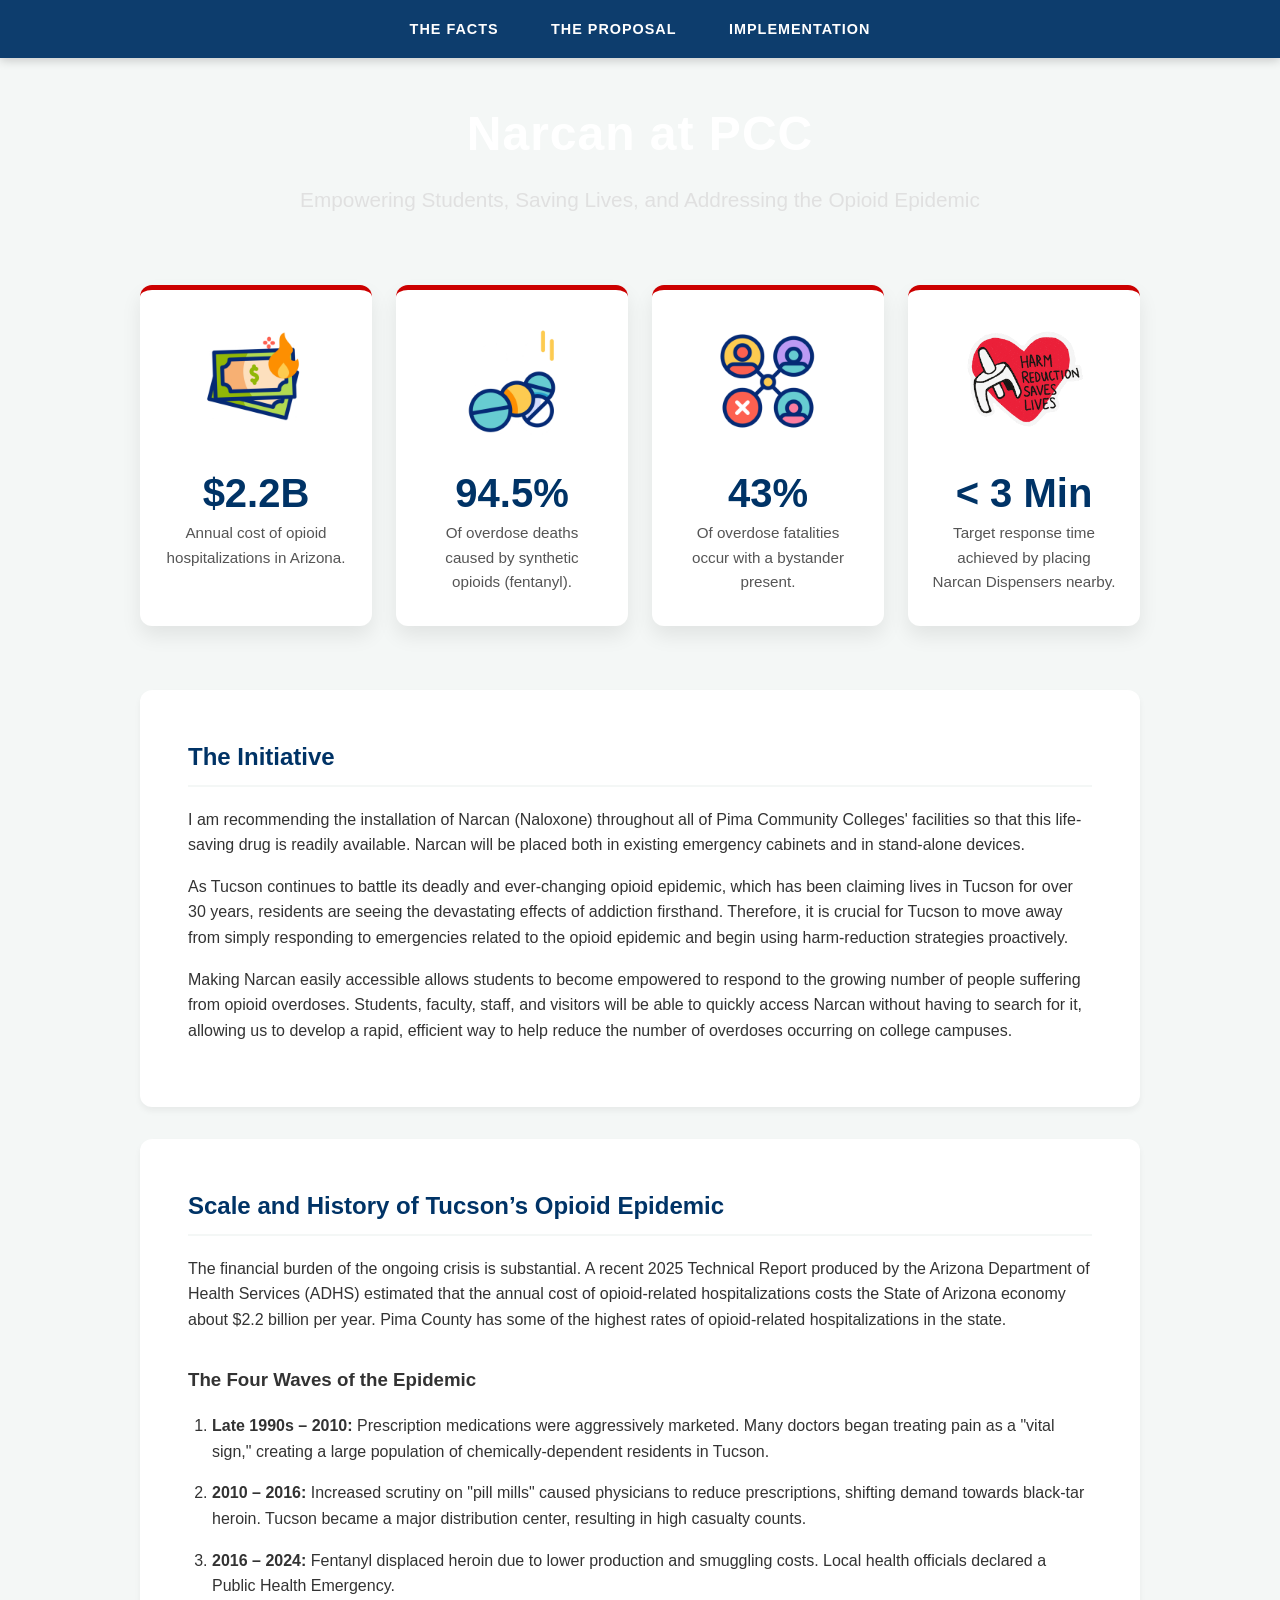
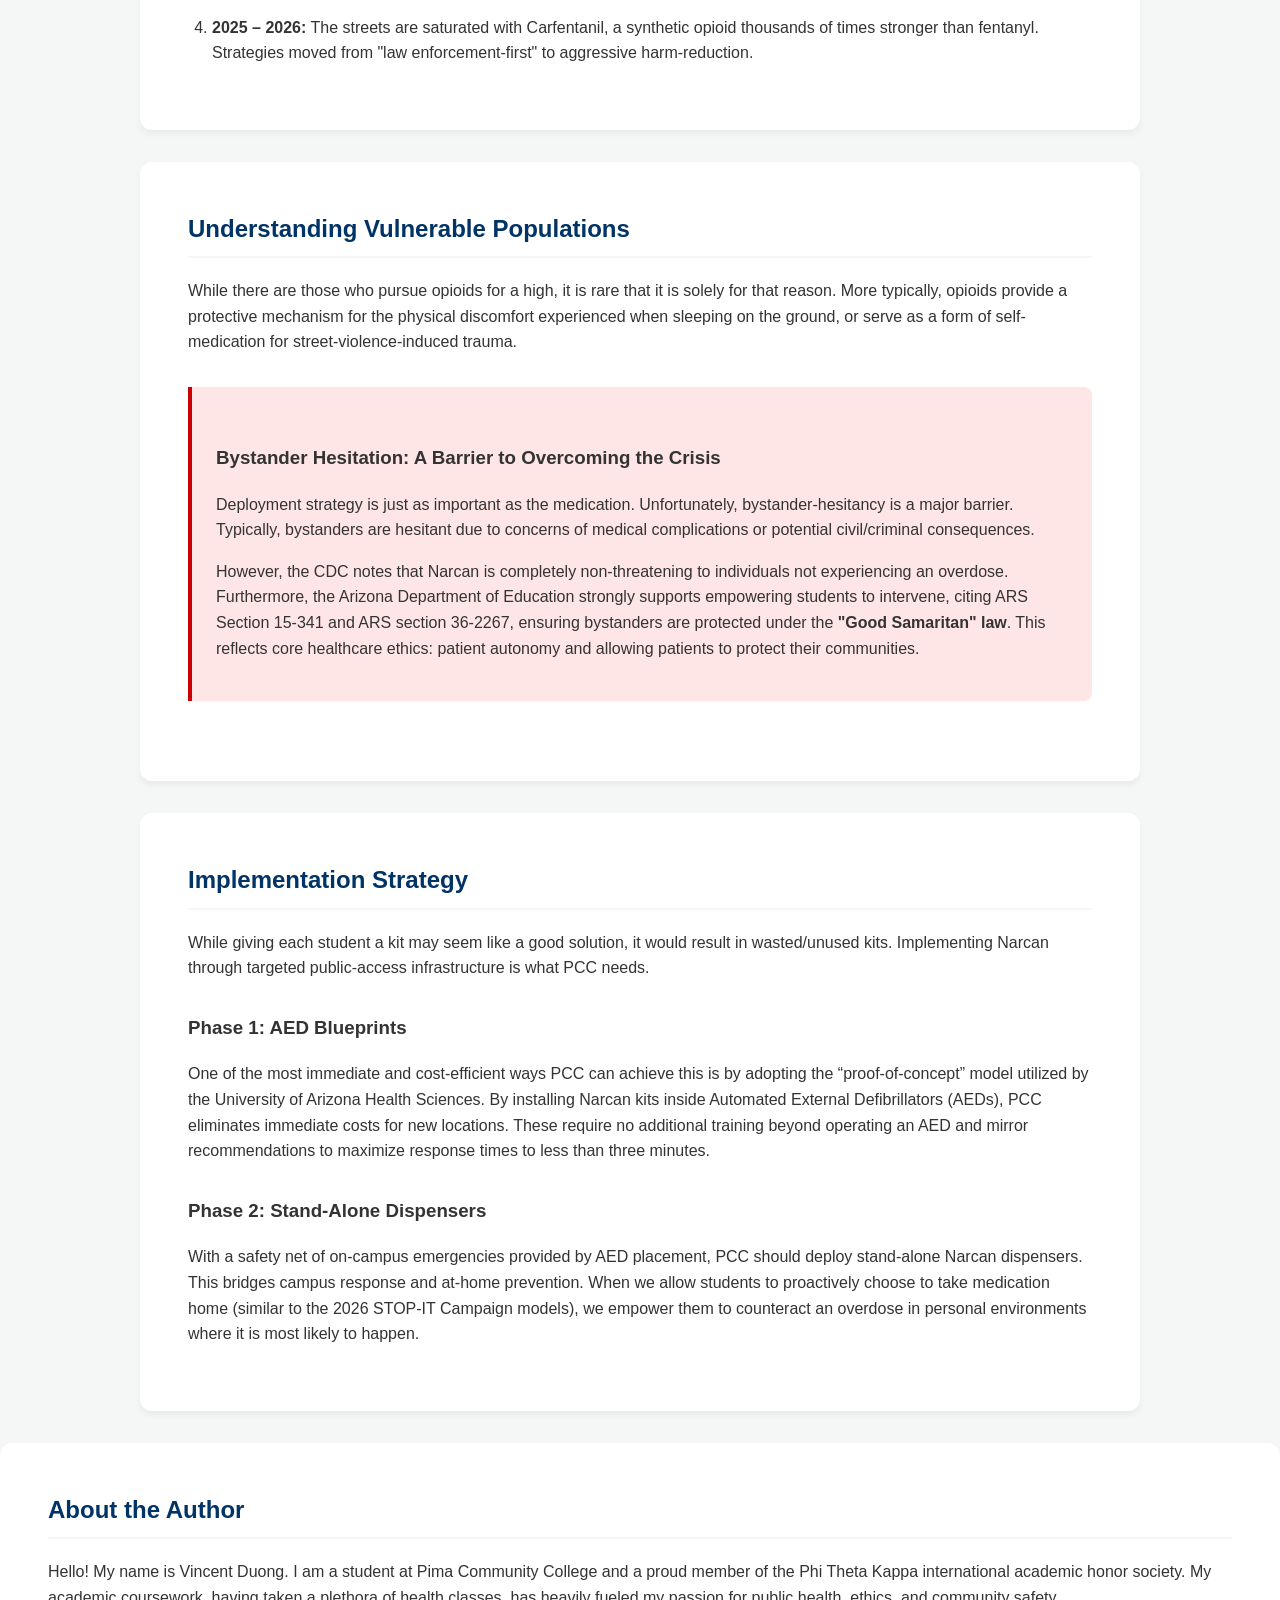
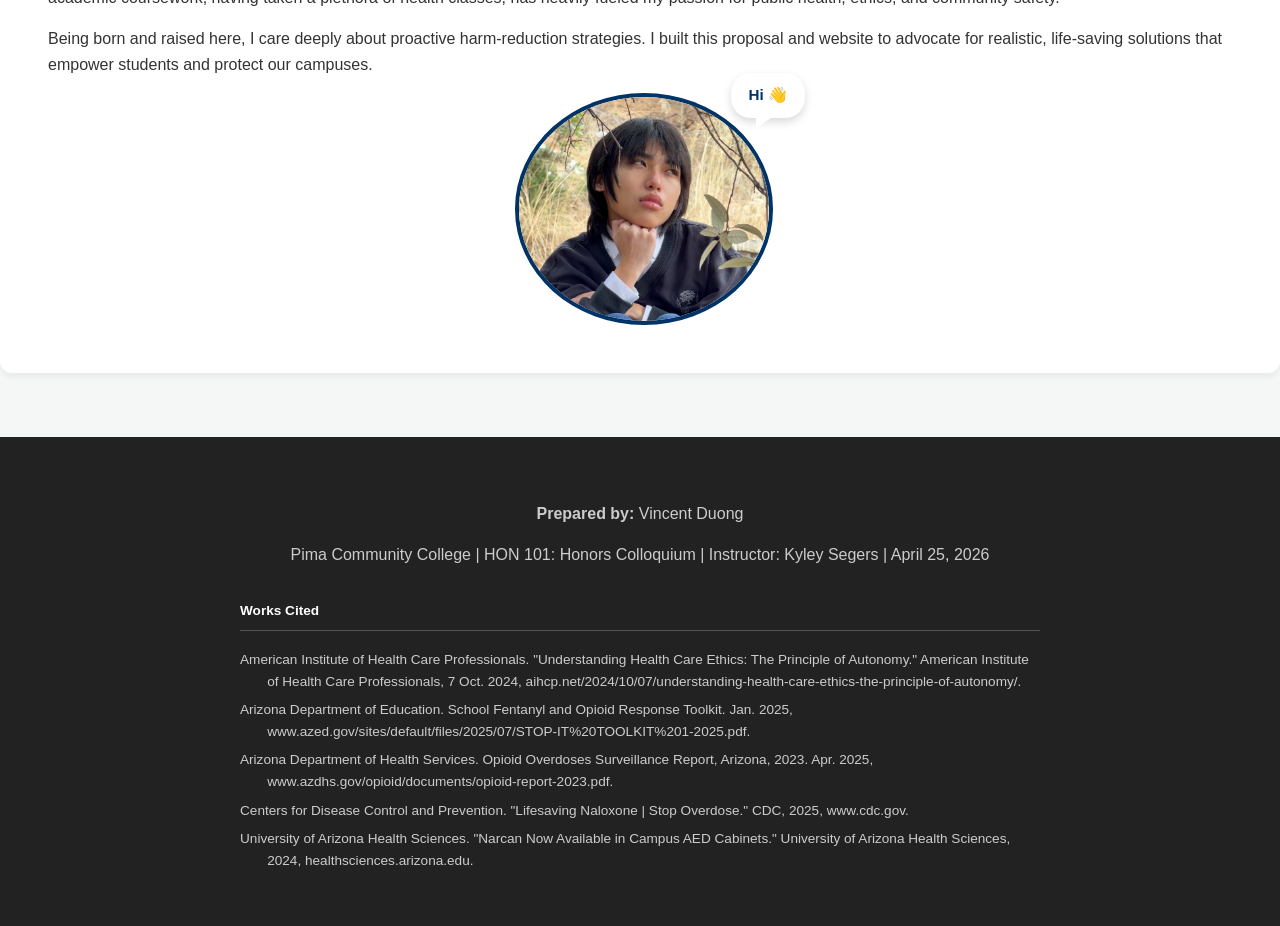
==== index.html @ 30449eea "w Pleas enter the commit message for your changes. Lines starti  with '#' will be ignored, and an em" ====
<!DOCTYPE html>
<html lang="en">

<head>
    <meta charset="UTF-8">
    <meta name="viewport" content="width=device-width, initial-scale=1.0">
    <title>Narcan at PCC: Empower Students, Save Lives</title>
    <link rel="icon" type="image/png" href="favicon3.png">
    <style>
        /* --- SPEECH BUBBLE CSS --- */
        .profile-container {
            position: relative;
            margin: 0 auto;
            max-width: 250px; /* Keeps the bubble close to the picture */
        }

        .profile-pic {
            border-radius: 50%;
            width: 100%;
            display: block;
            border: 4px solid var(--primary-color);
        }

        .speech-bubble {
            position: absolute;
            top: -20px
            ;     /* Moves it up above your head */
            right: -40px;   /* Moves it out to the right */
            background-color: var(white); /* Uses the emergency red color */
            color: var(--primary-color);
            padding: 10px 18px;
            border-radius: 20px;
            font-weight: bold;
            font-size: 0.95rem;
            box-shadow: 0 4px 8px rgba(0,0,0,0.15);
            z-index: 10;
            /* Optional: makes it bob up and down slightly */
            animation: floatBubble 3s ease-in-out infinite; 
        }

        /* The little triangle tail pointing to you */
        .speech-bubble::after {
            content: '';
            position: absolute;
            bottom: -10px; /* Pushes it below the bubble */
            left: 25px;    /* Positions it along the bottom edge */
            border-width: 10px 15px 0 0;
            border-style: solid;
            border-color: white transparent transparent transparent;
        }

        /* The gentle floating animation */
        @keyframes floatBubble {
            0%, 100% { transform: translateY(0); }
            50% { transform: translateY(-8px); }
        }
        
        :root {
            --primary-color: #003366; /* Deep Blue */
            --accent-color: #cc0000;  /* Emergency Red */
            --bg-color: #f4f7f6;
            --text-dark: #333333;
            --card-bg: #ffffff;
        }

        body {
            font-family: 'Segoe UI', Tahoma, Geneva, Verdana, sans-serif;
            line-height: 1.6;
            margin: 0;
            padding: 0;
            color: var(--text-dark);
            background-color: var(--bg-color);
            overflow-x: hidden; /* Added to prevent horizontal scroll during animation */
        }

        /* --- BACKGROUND HEADER --- */
        header {
            position: relative;
            overflow: hidden; 
            padding: 6rem 2rem 8rem 2rem; 
            text-align: center;
            color: white;
            z-index: 1;
        }
        

        header::before {
            content: "";
            position: absolute;
            top: 0;
            left: 0;
            width: 100%;
            height: 100%;
            background-size: cover;
            background-position: center;
            z-index: -1;
            /* 24-second animation that loops infinitely */
            animation: campusCycle 24s infinite;
        }

        /* The animation instructions to cycle 3 images and zoom */
        @keyframes campusCycle {
            /* --- PICTURE 1 (Downtown) --- */
            0% {
                background-image: linear-gradient(rgba(0, 51, 102, 0.85), rgba(0, 51, 102, 0.85)), url('downtown.jpg');
                background-size: cover;
                /* Focuses on the center horizontally, and the top vertically */
                background-position: center top; 
                transform: scale(1) translate(0, 0);
            }
            30% {
                background-image: linear-gradient(rgba(0, 51, 102, 0.85), rgba(0, 51, 102, 0.85)), url('downtown.jpg');
                background-size: cover;
                background-position: center top; 
                transform: scale(1.08) translate(-1%, -1%);
            }
            
            /* --- PICTURE 2 (West) --- */
            33.33% {
                background-image: linear-gradient(rgba(0, 51, 102, 0.85), rgba(0, 51, 102, 0.85)), url('west.jpg');
                background-size: cover;
                /* Focuses perfectly in the middle */
                background-position: center top; 
                transform: scale(1) translate(0, 0);
            }
            63.33% {
                background-image: linear-gradient(rgba(0, 51, 102, 0.85), rgba(0, 51, 102, 0.85)), url('west.jpg');
                background-size: cover;
                background-position: center bottom; 
                transform: scale(1.08) translate(-1%, -1%);
            }
            
            /* --- PICTURE 3 (West 2) --- */
            66.66% {
                background-image: linear-gradient(rgba(0, 51, 102, 0.85), rgba(0, 51, 102, 0.85)), url('west2.jpg');
                background-size: cover;
                /* You can use percentages! 20% from the left, 80% from the top */
                background-position: center top; 
                transform: scale(1) translate(0, 0);
            }
            96.66% {
                background-image: linear-gradient(rgba(0, 51, 102, 0.85), rgba(0, 51, 102, 0.85)), url('west2.jpg');
                background-size: cover;
                background-position: center bottom; 
                transform: scale(1.08) translate(-1%, -1%);
            }
            
            /* --- RESETS TO PICTURE 1 TO LOOP --- */
            100% {
                background-image: linear-gradient(rgba(0, 51, 102, 0.85), rgba(0, 51, 102, 0.85)), url('downtown.jpg');
                background-size: cover;
                background-position: center top; 
                transform: scale(1) translate(0, 0);
            }
        }

        header h1, header p {
            position: relative;
            z-index: 2;
        }

        header h1 {
            margin: 0;
            font-size: 3rem;
            letter-spacing: 1px;
        }

        header p {
            font-size: 1.3rem;
            margin-top: 10px;
            font-weight: 300;
            color: #e0e0e0;
        }

        /* Main Container */
        .container {
            max-width: 1000px;
            margin: 0 auto;
            padding: 0 2rem;
        }

        /* --- NEW: SCROLL REVEAL CSS --- */
        .reveal {
            opacity: 0;
            transform: translateY(40px);
            transition: opacity 0.8s ease-out, transform 0.8s ease-out;
        }

        .reveal.active {
            opacity: 1;
            transform: translateY(0);
        }

        /* Staggered delays for the stats cards so they pop up one by one */
        .stats-grid .stat-card:nth-child(1) { transition-delay: 0.1s; }
        .stats-grid .stat-card:nth-child(2) { transition-delay: 0.2s; }
        .stats-grid .stat-card:nth-child(3) { transition-delay: 0.3s; }
        .stats-grid .stat-card:nth-child(4) { transition-delay: 0.4s; }


        /* --- THE STATS GRID --- */
        .stats-grid {
            display: grid;
            grid-template-columns: repeat(auto-fit, minmax(220px, 1fr));
            gap: 1.5rem;
            margin-top: -5rem; 
            margin-bottom: 4rem;
            position: relative;
            z-index: 10;
            scroll-margin-top: 100px;
        }

        .stat-card {
            background-color: var(--card-bg);
            border-radius: 12px;
            padding: 2rem 1.5rem;
            text-align: center;
            box-shadow: 0 10px 20px rgba(0,0,0,0.08);
            border-top: 5px solid var(--accent-color);
            transition: transform 0.3s ease;
        }

        .stat-card:hover {
            transform: translateY(-5px); /* Keep the hover effect separate from reveal */
        }

        .stat-image {
            width: 100%;
            max-width: 120px; 
            height: auto;
            margin-bottom: 1rem;
            border-radius: 8px;
        }

        .stat-number {
            font-size: 2.5rem;
            font-weight: bold;
            color: var(--primary-color);
            margin: 0.5rem 0;
            line-height: 1;
        }

        .stat-desc {
            font-size: 0.95rem;
            color: #555;
            margin: 0;
            font-weight: 500;
        }

        /* Essay Content Sections */
        .content-section {
            background-color: var(--card-bg);
            padding: 3rem;
            border-radius: 12px;
            box-shadow: 0 4px 6px rgba(0,0,0,0.05);
            margin-bottom: 2rem;
        }

        h2 {
            color: var(--primary-color);
            border-bottom: 2px solid var(--bg-color);
            padding-bottom: 0.5rem;
            margin-top: 0;
        }

        h3 {
            color: var(--text-dark);
            margin-top: 2rem;
        }

        ul, ol {
            padding-left: 1.5rem;
        }

        li {
            margin-bottom: 0.5rem;
        }

        .timeline li {
            margin-bottom: 1rem;
        }

        .highlight-box {
            background-color: #ffe6e6;
            border-left: 4px solid var(--accent-color);
            padding: 1.5rem;
            margin: 2rem 0;
            border-radius: 0 8px 8px 0;
        }

        /* Footer */
        footer {
            background-color: #222;
            color: #ccc;
            text-align: center;
            padding: 3rem 2rem;
            margin-top: 4rem;
        }

        .works-cited {
            font-size: 0.85rem;
            text-align: left;
            max-width: 800px;
            margin: 2rem auto 0 auto;
        }

        .works-cited h4 {
            color: #fff;
            border-bottom: 1px solid #555;
            padding-bottom: 0.5rem;
        }

        .works-cited p {
            text-indent: -2em;
            padding-left: 2em;
            margin: 0.5em 0;
            word-wrap: break-word;
        }

        /* Mobile Responsiveness */
        @media (max-width: 768px) {
            header { padding: 3rem 1rem 6rem 1rem; }
            .stats-grid { margin-top: -3rem; }
            .content-section { padding: 2rem 1.5rem; }
        }
        /* --- NEW: SMOOTH SCROLLING --- */
        html {
            scroll-behavior: smooth;
        }

        /* --- NEW: STICKY NAVIGATION BAR --- */
        nav {
            position: fixed;
            top: 0;
            width: 100%;
            background-color: rgba(0, 51, 102, 0.95); /* Deep blue, slightly see-through */
            padding: 1rem 0;
            text-align: center;
            z-index: 1000;
            box-shadow: 0 2px 10px rgba(0,0,0,0.2);
        }

        nav a {
            color: white;
            text-decoration: none;
            margin: 0 1.5rem;
            font-weight: bold;
            text-transform: uppercase;
            font-size: 0.9rem;
            letter-spacing: 1px;
            transition: color 0.3s;
        }

        nav a:hover {
            color: var(--accent-color);
        }
    </style>
</head>
        <nav>
            <a href="#stats">The Facts</a>
            <a href="#proposal">The Proposal</a>
            <a href="#implementation">Implementation</a>
        </nav>
<body>

    <header class="reveal active"> <h1>Narcan at PCC</h1>
        <p>Empowering Students, Saving Lives, and Addressing the Opioid Epidemic</p>
    </header>

    <div class="container">
        
        <div class="stats-grid" id="stats">
            <div class="stat-card reveal">
                <img src="money-burn.gif" alt="Cartoon representing financial cost" class="stat-image">
                <div class="stat-number">$2.2B</div>
                <p class="stat-desc">Annual cost of opioid hospitalizations in Arizona.</p>
            </div>
            
            <div class="stat-card reveal">
                <img src="poison.gif" alt="Cartoon representing synthetic opioids" class="stat-image">
                <div class="stat-number">94.5%</div>
                <p class="stat-desc">Of overdose deaths caused by synthetic opioids (fentanyl).</p>
            </div>

            <div class="stat-card reveal">
                <img src="exclude.gif" alt="Cartoon representing bystander hesitation" class="stat-image">
                <div class="stat-number">43%</div>
                <p class="stat-desc">Of overdose fatalities occur with a bystander present.</p>
            </div>

            <div class="stat-card reveal">
                <img src="narcan.gif" alt="Cartoon representing response time" class="stat-image">
                <div class="stat-number">&lt 3 Min</div>
                <p class="stat-desc">Target response time achieved by placing Narcan Dispensers nearby.</p>
            </div>
        </div>

        <div class="content-section reveal">
            <h2>The Initiative</h2>
            <p>I am recommending the installation of Narcan (Naloxone) throughout all of Pima Community Colleges' facilities so that this life-saving drug is readily available. Narcan will be placed both in existing emergency cabinets and in stand-alone devices.</p>
            <p>As Tucson continues to battle its deadly and ever-changing opioid epidemic, which has been claiming lives in Tucson for over 30 years, residents are seeing the devastating effects of addiction firsthand. Therefore, it is crucial for Tucson to move away from simply responding to emergencies related to the opioid epidemic and begin using harm-reduction strategies proactively.</p>
            <p>Making Narcan easily accessible allows students to become empowered to respond to the growing number of people suffering from opioid overdoses. Students, faculty, staff, and visitors will be able to quickly access Narcan without having to search for it, allowing us to develop a rapid, efficient way to help reduce the number of overdoses occurring on college campuses.</p>
        </div>

        <div class="content-section reveal">
            <h2>Scale and History of Tucson’s Opioid Epidemic</h2>
            <p>The financial burden of the ongoing crisis is substantial. A recent 2025 Technical Report produced by the Arizona Department of Health Services (ADHS) estimated that the annual cost of opioid-related hospitalizations costs the State of Arizona economy about $2.2 billion per year. Pima County has some of the highest rates of opioid-related hospitalizations in the state.</p>
            
            <h3>The Four Waves of the Epidemic</h3>
            <ol class="timeline">
                <li><strong>Late 1990s – 2010:</strong> Prescription medications were aggressively marketed. Many doctors began treating pain as a "vital sign," creating a large population of chemically-dependent residents in Tucson.</li>
                <li><strong>2010 – 2016:</strong> Increased scrutiny on "pill mills" caused physicians to reduce prescriptions, shifting demand towards black-tar heroin. Tucson became a major distribution center, resulting in high casualty counts.</li>
                <li><strong>2016 – 2024:</strong> Fentanyl displaced heroin due to lower production and smuggling costs. Local health officials declared a Public Health Emergency.</li>
                <li><strong>2025 – 2026:</strong> The streets are saturated with Carfentanil, a synthetic opioid thousands of times stronger than fentanyl. Strategies moved from "law enforcement-first" to aggressive harm-reduction.</li>
            </ol>
        </div>

        <div class="content-section reveal" id="proposal">
            <h2>Understanding Vulnerable Populations</h2>
            <p>While there are those who pursue opioids for a high, it is rare that it is solely for that reason. More typically, opioids provide a protective mechanism for the physical discomfort experienced when sleeping on the ground, or serve as a form of self-medication for street-violence-induced trauma.</p>
            
            <div class="highlight-box">
                <h3>Bystander Hesitation: A Barrier to Overcoming the Crisis</h3>
                <p>Deployment strategy is just as important as the medication. Unfortunately, bystander-hesitancy is a major barrier. Typically, bystanders are hesitant due to concerns of medical complications or potential civil/criminal consequences.</p>
                <p>However, the CDC notes that Narcan is completely non-threatening to individuals not experiencing an overdose. Furthermore, the Arizona Department of Education strongly supports empowering students to intervene, citing ARS Section 15-341 and ARS section 36-2267, ensuring bystanders are protected under the <strong>"Good Samaritan" law</strong>. This reflects core healthcare ethics: patient autonomy and allowing patients to protect their communities.</p>
            </div>
        </div>

        <div class="content-section reveal" id="implementation">
            <h2>Implementation Strategy</h2>
            <p>While giving each student a kit may seem like a good solution, it would result in wasted/unused kits. Implementing Narcan through targeted public-access infrastructure is what PCC needs.</p>
            
            <h3>Phase 1: AED Blueprints</h3>
            <p>One of the most immediate and cost-efficient ways PCC can achieve this is by adopting the “proof-of-concept” model utilized by the University of Arizona Health Sciences. By installing Narcan kits inside Automated External Defibrillators (AEDs), PCC eliminates immediate costs for new locations. These require no additional training beyond operating an AED and mirror recommendations to maximize response times to less than three minutes.</p>

            <h3>Phase 2: Stand-Alone Dispensers</h3>
            <p>With a safety net of on-campus emergencies provided by AED placement, PCC should deploy stand-alone Narcan dispensers. This bridges campus response and at-home prevention. When we allow students to proactively choose to take medication home (similar to the 2026 STOP-IT Campaign models), we empower them to counteract an overdose in personal environments where it is most likely to happen.</p>
        </div>

    </div>
    </div>

        <div class="content-section reveal">
            <h2>About the Author</h2>
            <div class="text-image-grid">
                <div>
                    <p>Hello! My name is Vincent Duong. I am a student at Pima Community College and a proud member of the Phi Theta Kappa international academic honor society. My academic coursework, having taken a plethora of health classes, has heavily fueled my passion for public health, ethics, and community safety.</p>
                    <p>Being born and raised here, I care deeply about proactive harm-reduction strategies. I built this proposal and website to advocate for realistic, life-saving solutions that empower students and protect our campuses.</p>
                </div>
                <div class="profile-container">
                    <div class="speech-bubble">Hi 👋</div>
                    <img src="vincent_profile.png" alt="Vincent Duong" class="content-image profile-pic">
                </div>
            </div>
        </div>

        


    <footer class="reveal">
        <p><strong>Prepared by:</strong> Vincent Duong</p>
        <p>Pima Community College | HON 101: Honors Colloquium | Instructor: Kyley Segers | April 25, 2026</p>
        
        <div class="works-cited">
            <h4>Works Cited</h4>
            <p>American Institute of Health Care Professionals. "Understanding Health Care Ethics: The Principle of Autonomy." American Institute of Health Care Professionals, 7 Oct. 2024, aihcp.net/2024/10/07/understanding-health-care-ethics-the-principle-of-autonomy/.</p>
            <p>Arizona Department of Education. School Fentanyl and Opioid Response Toolkit. Jan. 2025, www.azed.gov/sites/default/files/2025/07/STOP-IT%20TOOLKIT%201-2025.pdf.</p>
            <p>Arizona Department of Health Services. Opioid Overdoses Surveillance Report, Arizona, 2023. Apr. 2025, www.azdhs.gov/opioid/documents/opioid-report-2023.pdf.</p>
            <p>Centers for Disease Control and Prevention. "Lifesaving Naloxone | Stop Overdose." CDC, 2025, www.cdc.gov.</p>
            <p>University of Arizona Health Sciences. "Narcan Now Available in Campus AED Cabinets." University of Arizona Health Sciences, 2024, healthsciences.arizona.edu.</p>
        </div>
    </footer>
    
    <script>
        document.addEventListener('DOMContentLoaded', () => {
            const reveals = document.querySelectorAll('.reveal');

            const revealObserver = new IntersectionObserver((entries, observer) => {
                entries.forEach(entry => {
                    if (entry.isIntersecting) {
                        entry.target.classList.add('active'); 
                        observer.unobserve(entry.target); 
                    }
                });
            }, {
                root: null,
                threshold: 0.15 
            });

            reveals.forEach(reveal => {
                revealObserver.observe(reveal);
            });
        });
    </script>
    
</body>
</html>
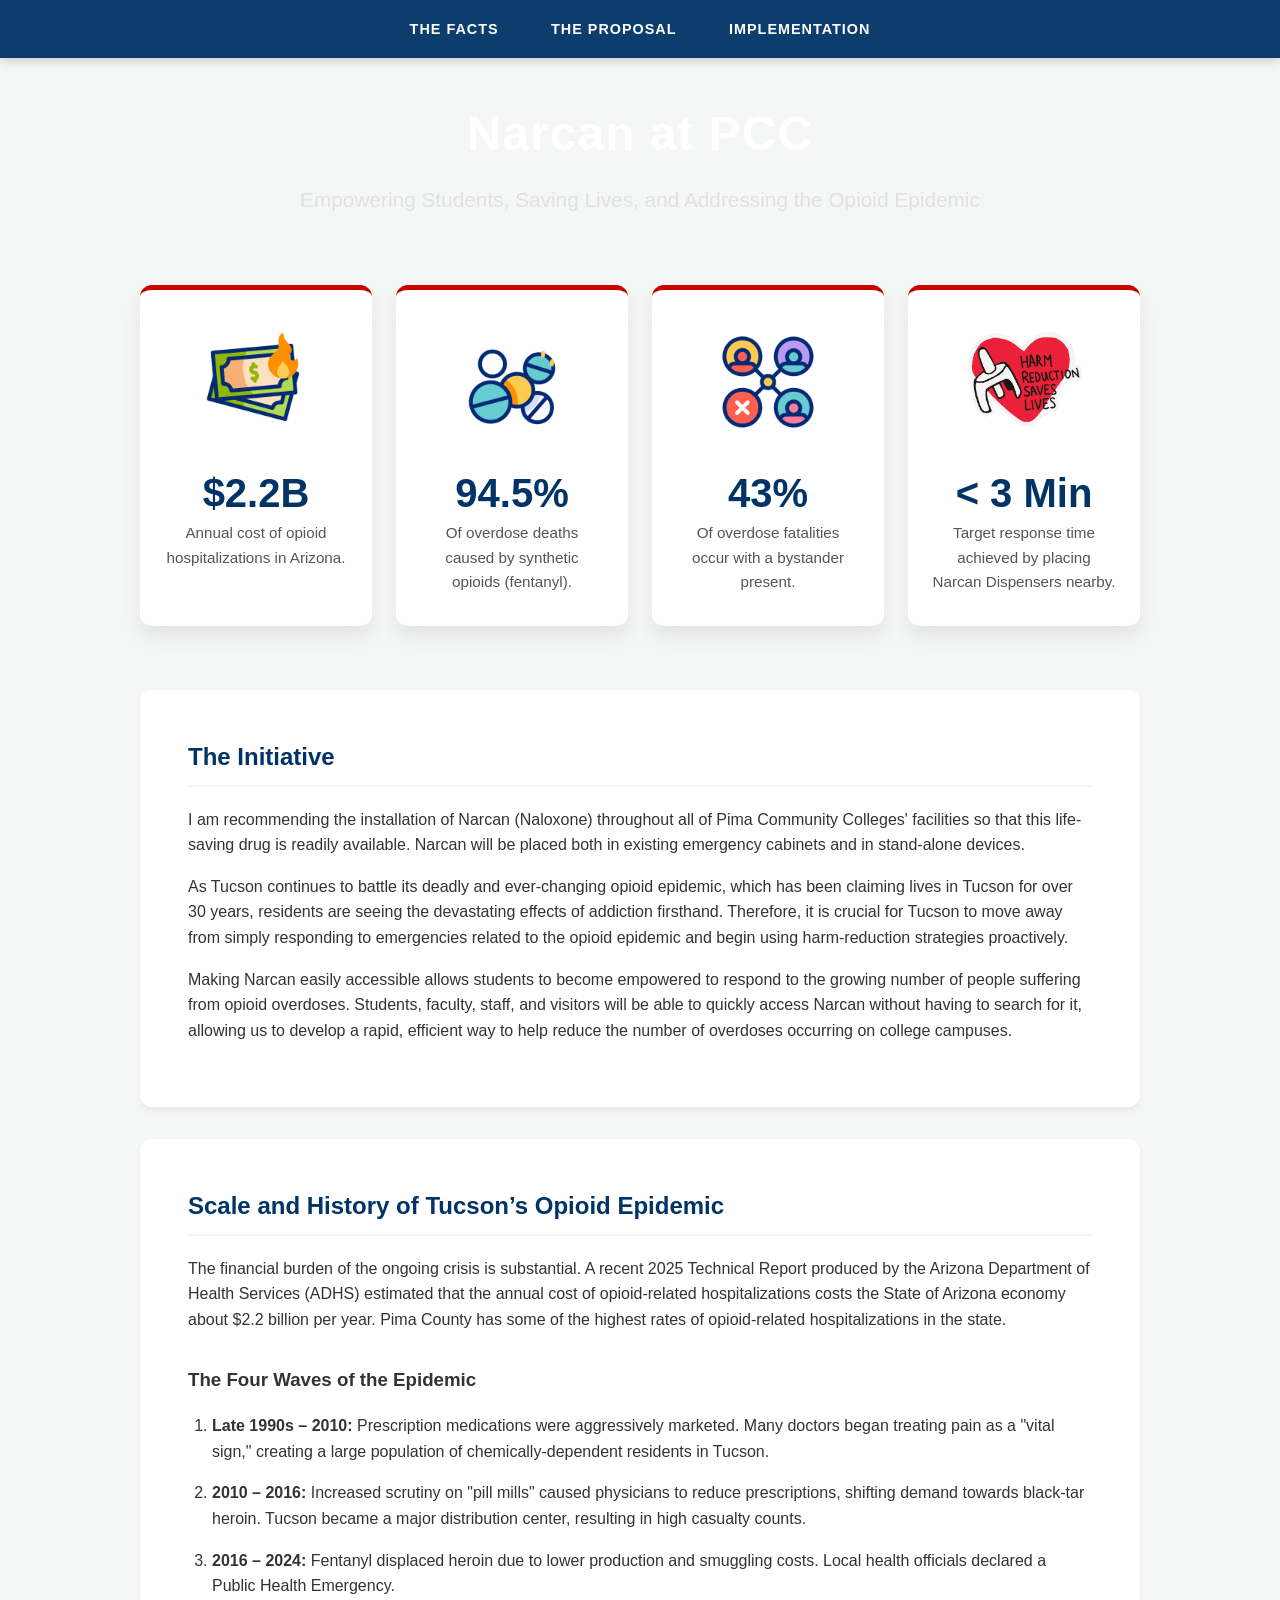
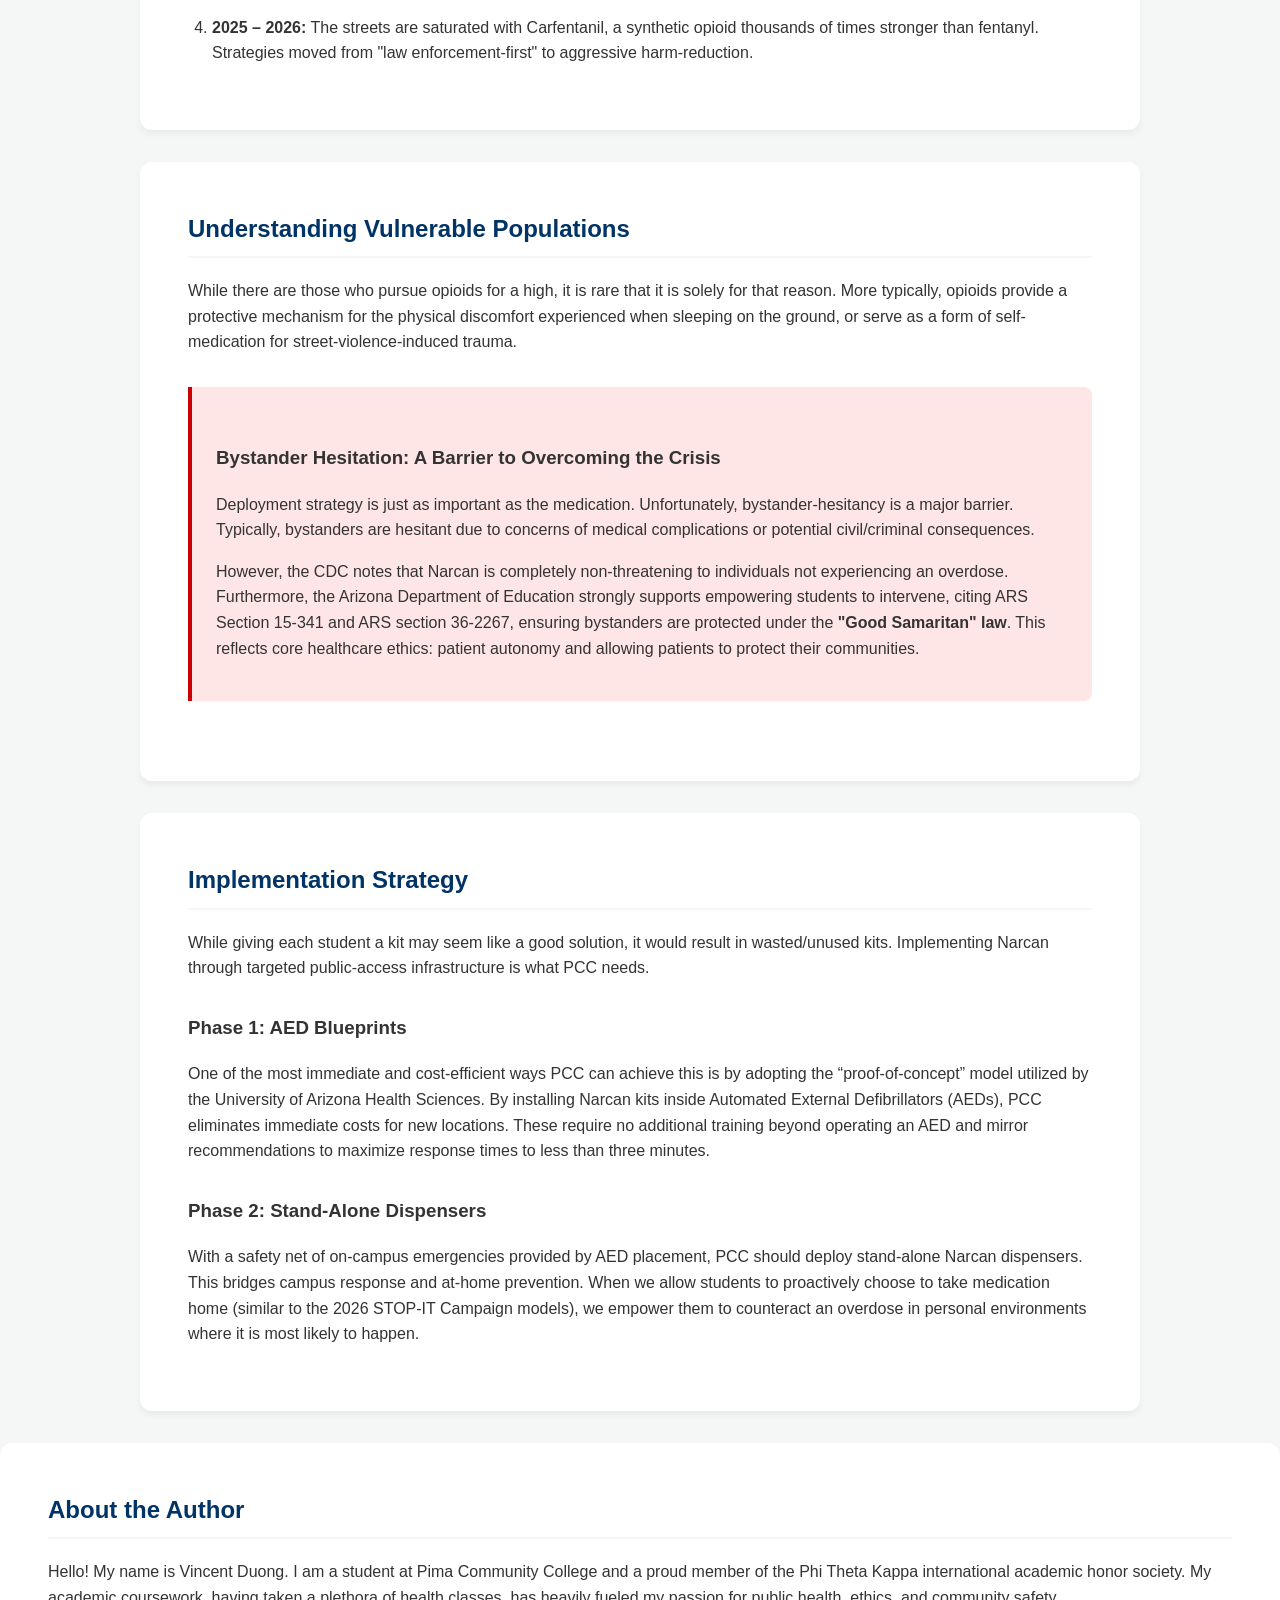
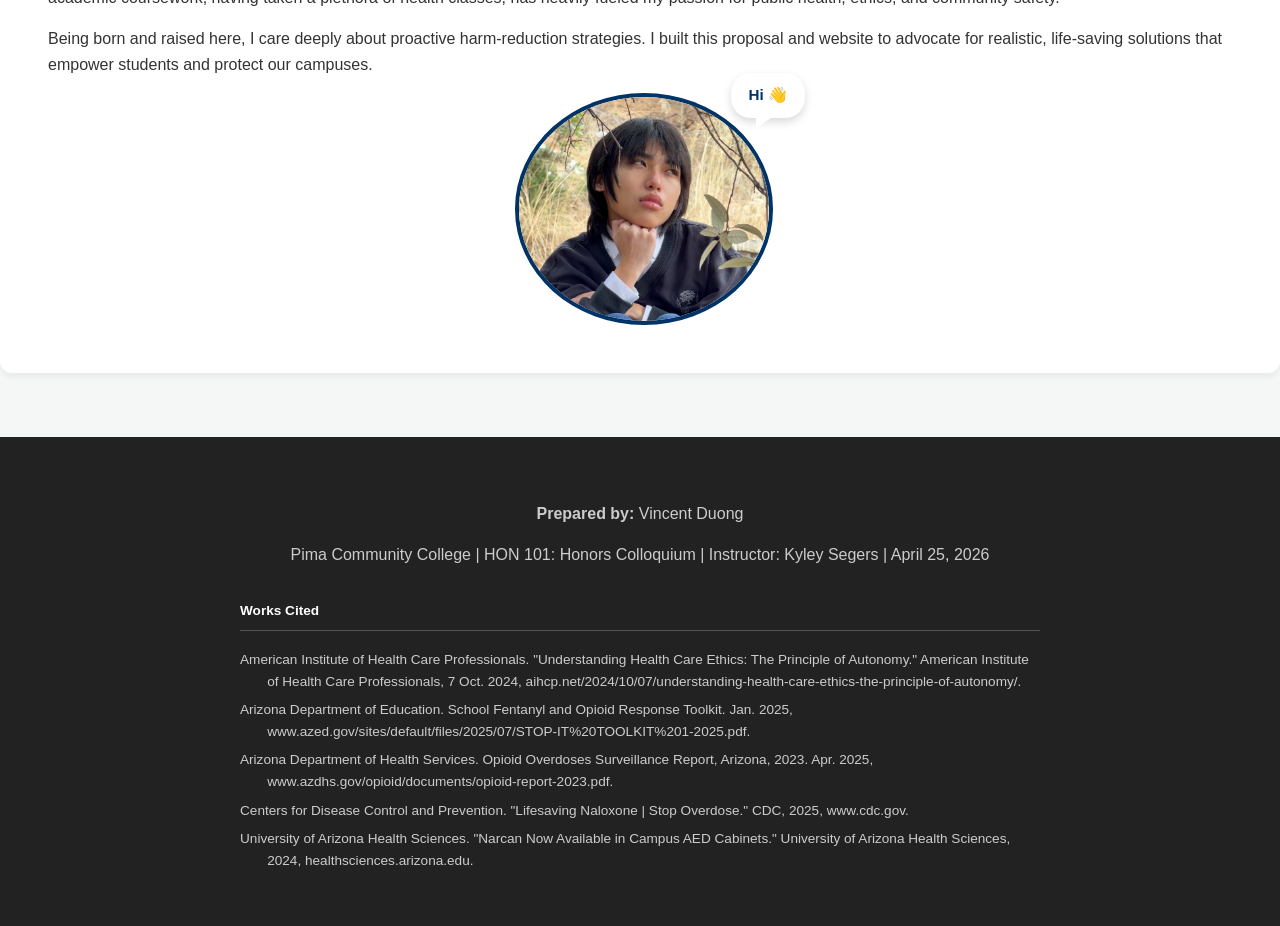
==== commit 1c5b7eec: "added heart, and changed background opacity" ====
--- a/index.html
+++ b/index.html
@@ -8,6 +8,40 @@
     <link rel="icon" type="image/png" href="favicon3.png">
     <style>
         /* --- SPEECH BUBBLE CSS --- */
+        /* --- FLYING AIRPLANE CSS --- */
+        .flying-airplane {
+            position: fixed;
+            top: 50%;         /* Starting height from the top of the screen */
+            left: -100px;     /* Start completely off-screen to the left */
+            z-index: 9999;    /* Keeps it floating above the text */
+            pointer-events: none; /* CRITICAL: Prevents it from blocking clicks on links */
+            animation: flyAcross 18s linear infinite; /* 18 seconds to cross, loops forever */
+        }
+
+        .flying-airplane svg {
+            width: 45px;
+            height: auto;
+            fill: var(--primary-color); /* Matches your existing deep blue theme perfectly */
+            opacity: 0.3; /* Makes it slightly see-through so it isn't distracting */
+            animation: bobPlane 4s ease-in-out infinite; /* Adds slight turbulence */
+        }
+
+        /* 1. Moves the plane from the far left to the far right */
+        @keyframes flyAcross {
+            0% {
+                transform: translateX(0) translateY(0);
+            }
+            100% {
+                /* Flies past the right edge (120vw) and angles slightly upwards (-15vh) */
+                transform: translateX(120vw) translateY(-15vh); 
+            }
+        }
+
+        /* 2. Adds a gentle up-and-down bobbing motion and tilt */
+        @keyframes bobPlane {
+            0%, 100% { transform: translateY(0) rotate(15deg); }
+            50% { transform: translateY(-20px) rotate(22deg); }
+        }
         .profile-container {
             position: relative;
             margin: 0 auto;
@@ -102,14 +136,14 @@
         @keyframes campusCycle {
             /* --- PICTURE 1 (Downtown) --- */
             0% {
-                background-image: linear-gradient(rgba(0, 51, 102, 0.85), rgba(0, 51, 102, 0.85)), url('downtown.jpg');
+                background-image: linear-gradient(rgba(0, 51, 102, 0.50), rgba(0, 51, 102, 0.85)), url('downtown.jpg');
                 background-size: cover;
                 /* Focuses on the center horizontally, and the top vertically */
                 background-position: center top; 
                 transform: scale(1) translate(0, 0);
             }
             30% {
-                background-image: linear-gradient(rgba(0, 51, 102, 0.85), rgba(0, 51, 102, 0.85)), url('downtown.jpg');
+                background-image: linear-gradient(rgba(0, 51, 102, 0.50), rgba(0, 51, 102, 0.85)), url('downtown.jpg');
                 background-size: cover;
                 background-position: center top; 
                 transform: scale(1.08) translate(-1%, -1%);
@@ -117,14 +151,14 @@
             
             /* --- PICTURE 2 (West) --- */
             33.33% {
-                background-image: linear-gradient(rgba(0, 51, 102, 0.85), rgba(0, 51, 102, 0.85)), url('west.jpg');
+                background-image: linear-gradient(rgba(0, 51, 102, 0.50), rgba(0, 51, 102, 0.85)), url('west.jpg');
                 background-size: cover;
                 /* Focuses perfectly in the middle */
                 background-position: center top; 
                 transform: scale(1) translate(0, 0);
             }
             63.33% {
-                background-image: linear-gradient(rgba(0, 51, 102, 0.85), rgba(0, 51, 102, 0.85)), url('west.jpg');
+                background-image: linear-gradient(rgba(0, 51, 102, 0.50), rgba(0, 51, 102, 0.85)), url('west.jpg');
                 background-size: cover;
                 background-position: center bottom; 
                 transform: scale(1.08) translate(-1%, -1%);
@@ -132,14 +166,14 @@
             
             /* --- PICTURE 3 (West 2) --- */
             66.66% {
-                background-image: linear-gradient(rgba(0, 51, 102, 0.85), rgba(0, 51, 102, 0.85)), url('west2.jpg');
+                background-image: linear-gradient(rgba(0, 51, 102, 0.50), rgba(0, 51, 102, 0.85)), url('west2.jpg');
                 background-size: cover;
                 /* You can use percentages! 20% from the left, 80% from the top */
                 background-position: center top; 
                 transform: scale(1) translate(0, 0);
             }
             96.66% {
-                background-image: linear-gradient(rgba(0, 51, 102, 0.85), rgba(0, 51, 102, 0.85)), url('west2.jpg');
+                background-image: linear-gradient(rgba(0, 51, 102, 0.50), rgba(0, 51, 102, 0.85)), url('west2.jpg');
                 background-size: cover;
                 background-position: center bottom; 
                 transform: scale(1.08) translate(-1%, -1%);
@@ -147,7 +181,7 @@
             
             /* --- RESETS TO PICTURE 1 TO LOOP --- */
             100% {
-                background-image: linear-gradient(rgba(0, 51, 102, 0.85), rgba(0, 51, 102, 0.85)), url('downtown.jpg');
+                background-image: linear-gradient(rgba(0, 51, 102, 0.50), rgba(0, 51, 102, 0.85)), url('downtown.jpg');
                 background-size: cover;
                 background-position: center top; 
                 transform: scale(1) translate(0, 0);
@@ -362,6 +396,11 @@
             <a href="#implementation">Implementation</a>
         </nav>
 <body>
+    <div class="flying-airplane">
+        <svg viewBox="0 0 512 512" xmlns="http://www.w3.org/2000/svg">
+            <path d="M47.6 300.4L228.3 469.1c7.5 7 17.4 10.9 27.7 10.9s20.2-3.9 27.7-10.9L464.4 300.4c30.4-28.3 47.6-68 47.6-109.5v-5.8c0-69.9-50.5-129.5-119.4-141C347 36.5 300.6 51.4 268 84L256 96 244 84c-32.6-32.6-79-47.5-124.6-39.9C50.5 55.6 0 115.2 0 185.1v5.8c0 41.5 17.2 81.2 47.6 109.5z"></path>
+        </svg>
+            </div>
 
     <header class="reveal active"> <h1>Narcan at PCC</h1>
         <p>Empowering Students, Saving Lives, and Addressing the Opioid Epidemic</p>
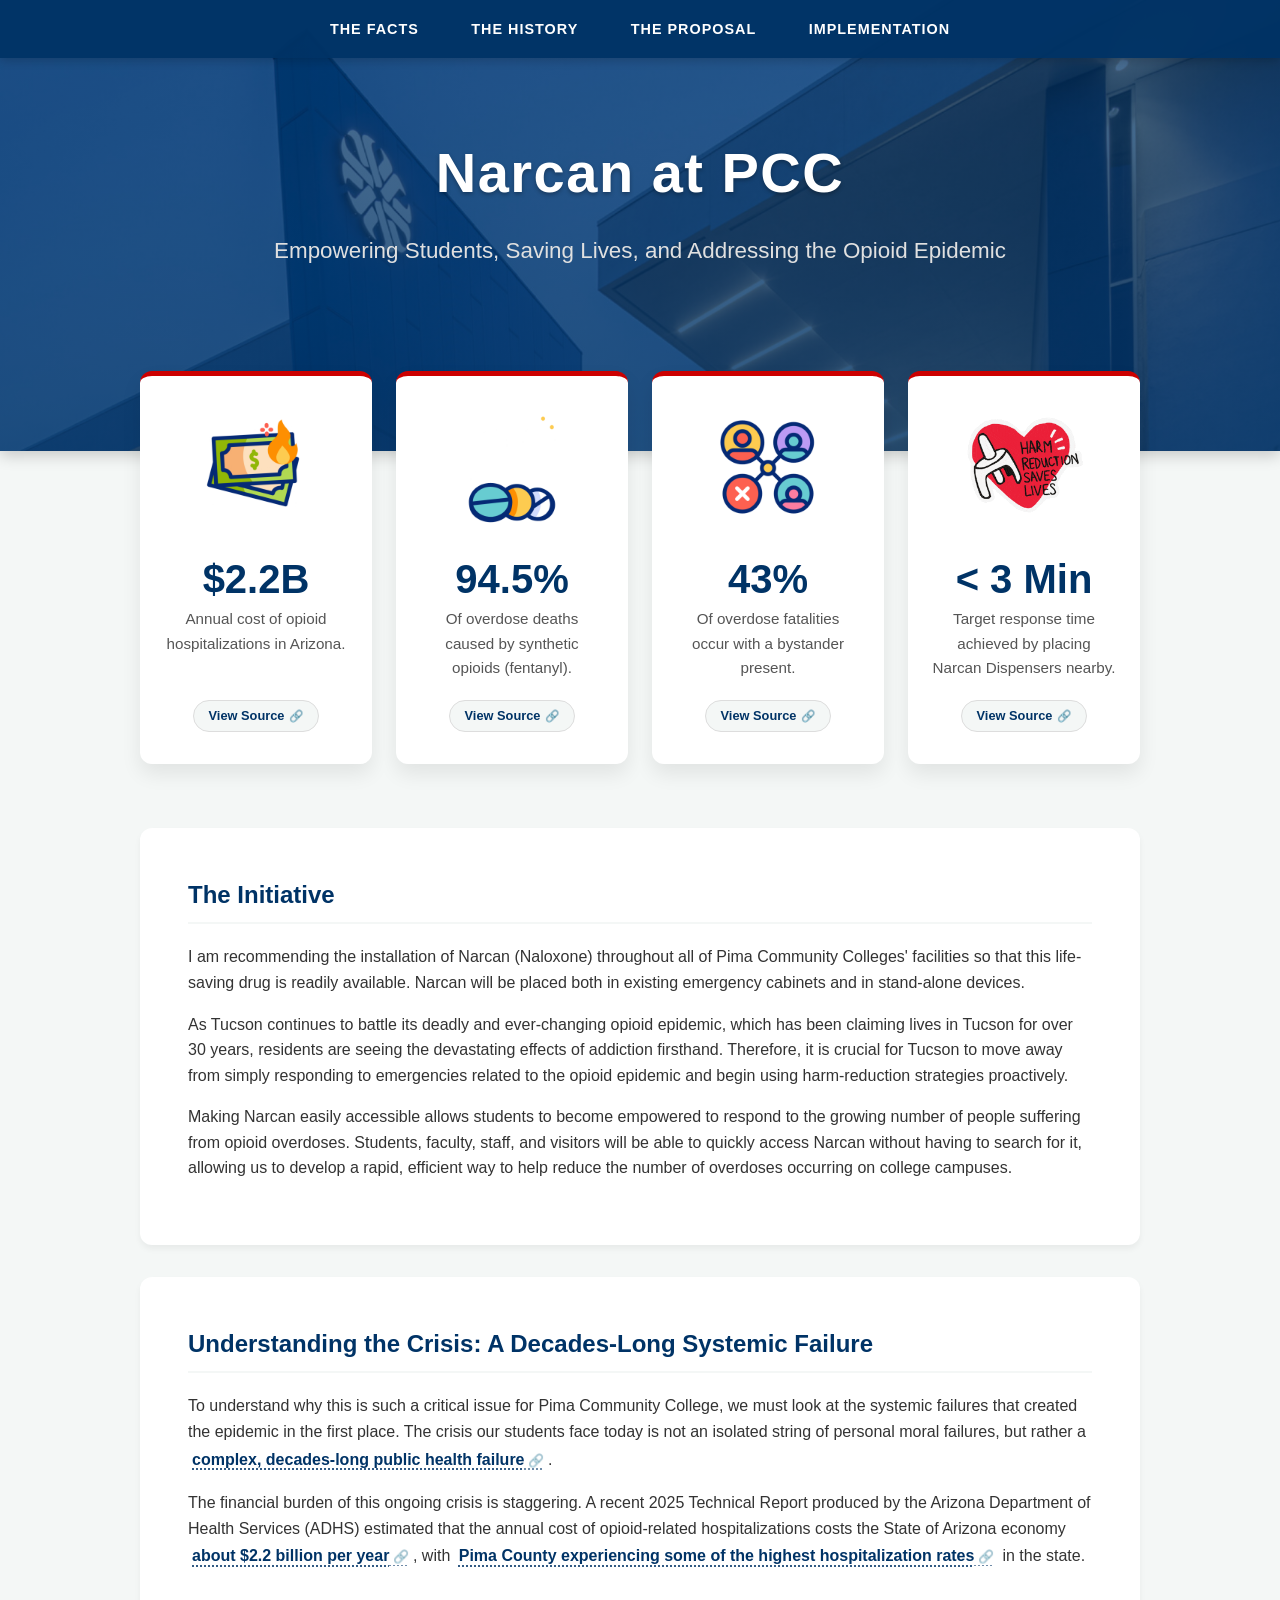
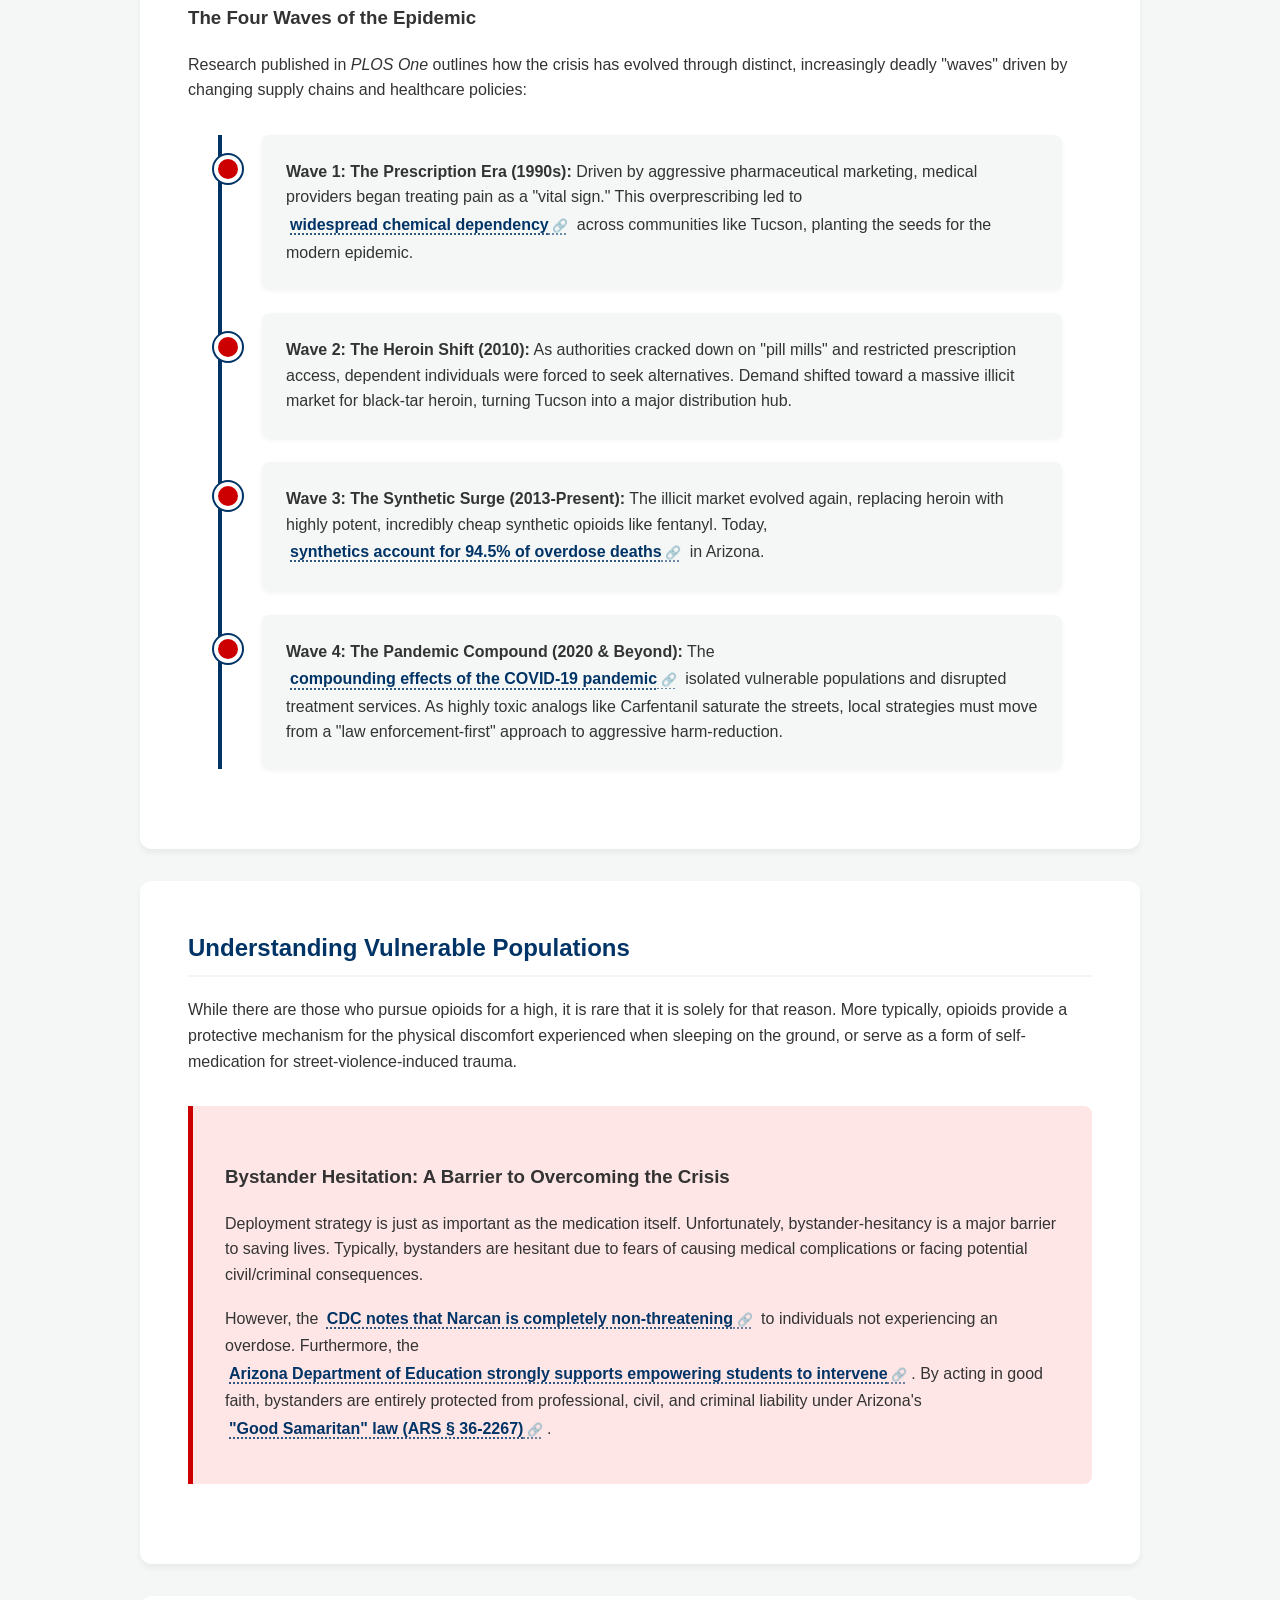
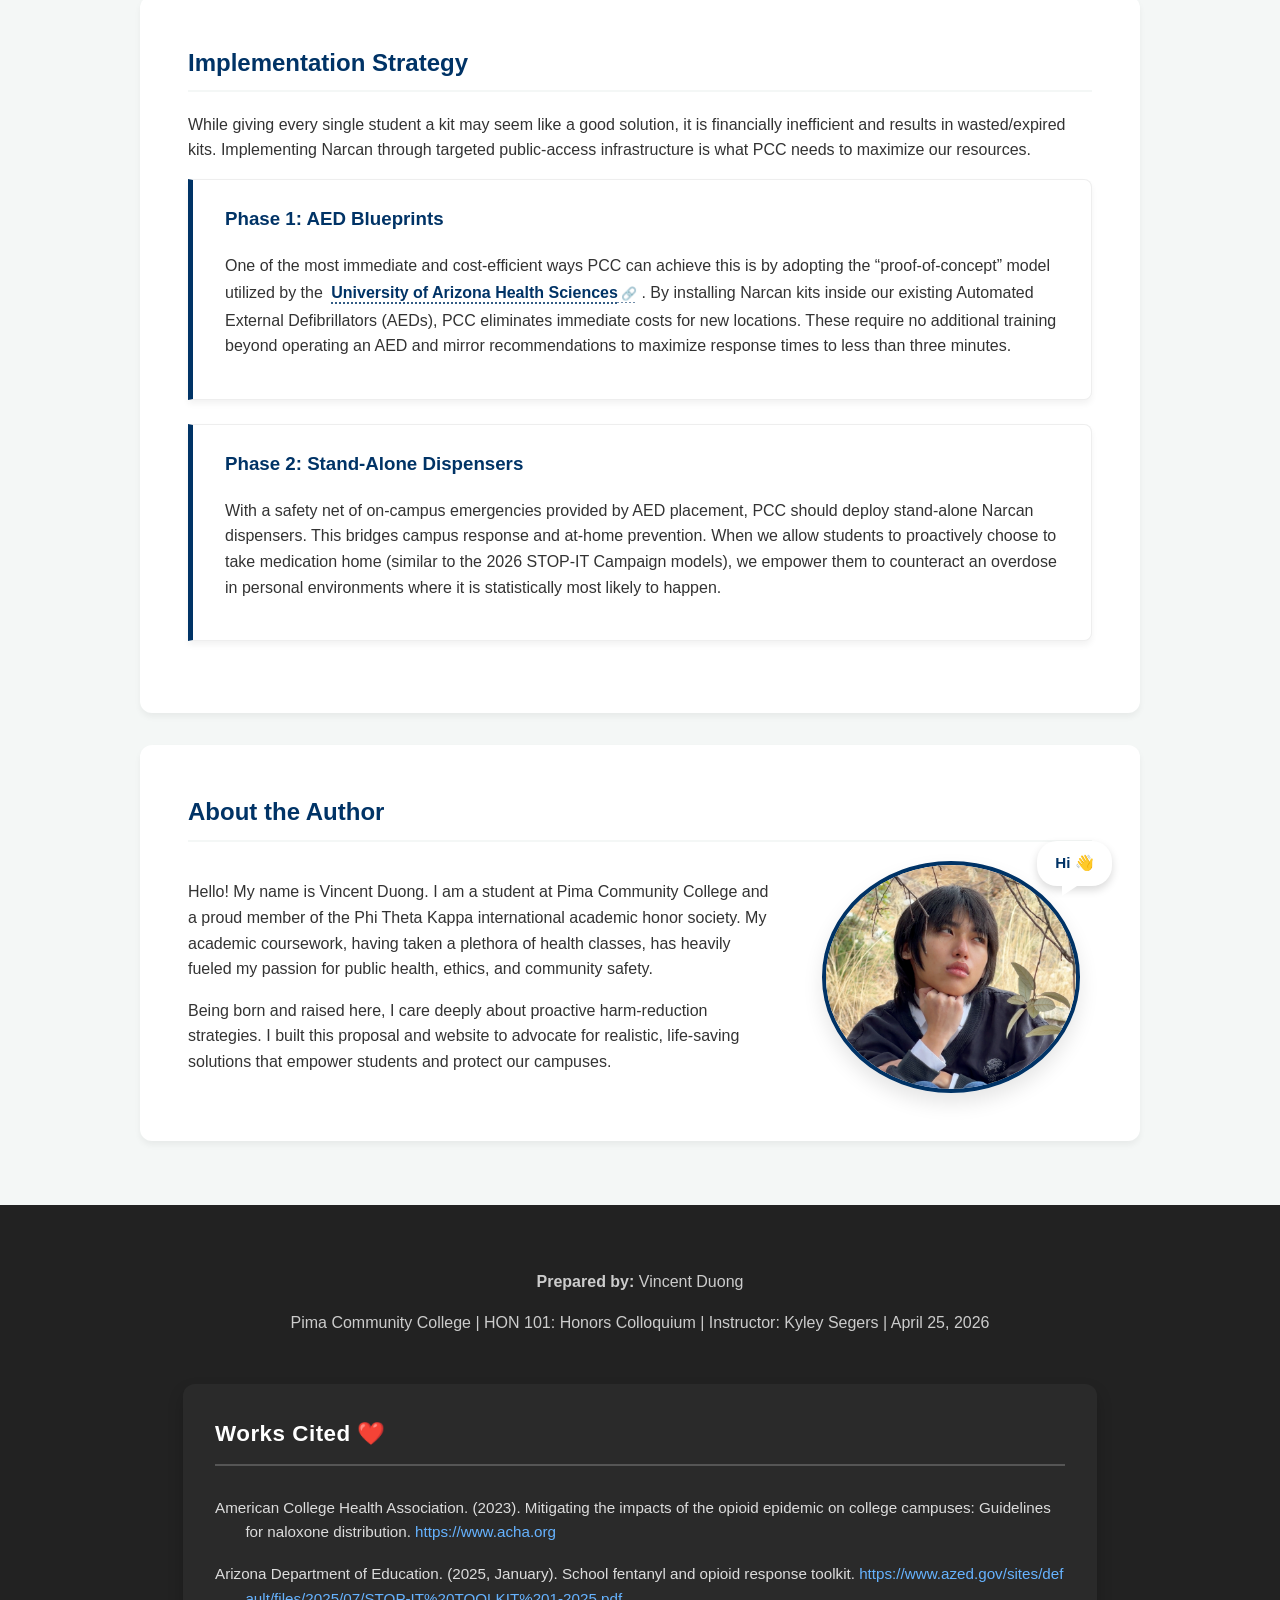
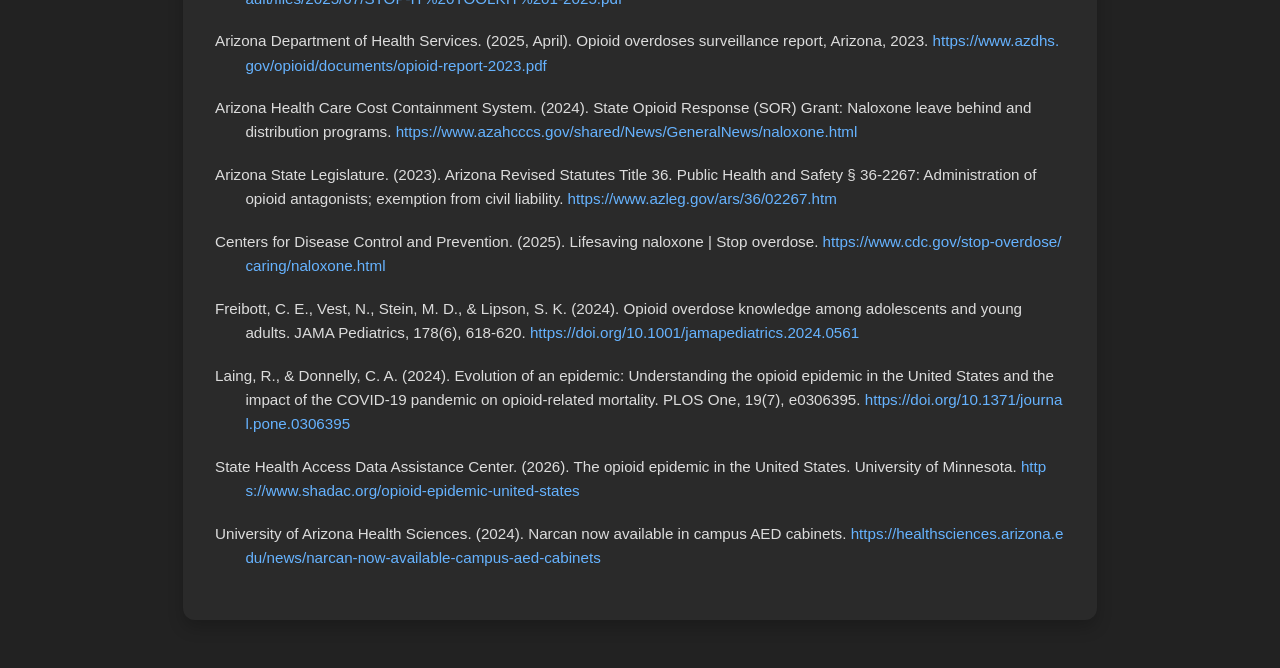
==== commit 16d41765: "nxt ver" ====
--- a/index.html
+++ b/index.html
@@ -7,45 +7,51 @@
     <title>Narcan at PCC: Empower Students, Save Lives</title>
     <link rel="icon" type="image/png" href="favicon3.png">
     <style>
-        /* --- SPEECH BUBBLE CSS --- */
         /* --- FLYING AIRPLANE CSS --- */
         .flying-airplane {
             position: fixed;
-            top: 50%;         /* Starting height from the top of the screen */
-            left: -100px;     /* Start completely off-screen to the left */
-            z-index: 9999;    /* Keeps it floating above the text */
-            pointer-events: none; /* CRITICAL: Prevents it from blocking clicks on links */
-            animation: flyAcross 18s linear infinite; /* 18 seconds to cross, loops forever */
+            top: 50%;         
+            left: -100px;     
+            z-index: 9999;    
+            pointer-events: none; 
+            animation: flyAcross 18s linear infinite; 
         }
 
         .flying-airplane svg {
             width: 45px;
             height: auto;
-            fill: var(--primary-color); /* Matches your existing deep blue theme perfectly */
-            opacity: 0.3; /* Makes it slightly see-through so it isn't distracting */
-            animation: bobPlane 4s ease-in-out infinite; /* Adds slight turbulence */
-        }
-
-        /* 1. Moves the plane from the far left to the far right */
+            fill: var(--primary-color); 
+            opacity: 0.3; 
+            animation: bobPlane 4s ease-in-out infinite; 
+        }
+
         @keyframes flyAcross {
-            0% {
-                transform: translateX(0) translateY(0);
-            }
-            100% {
-                /* Flies past the right edge (120vw) and angles slightly upwards (-15vh) */
-                transform: translateX(120vw) translateY(-15vh); 
-            }
-        }
-
-        /* 2. Adds a gentle up-and-down bobbing motion and tilt */
+            0% { transform: translateX(0) translateY(0); }
+            100% { transform: translateX(120vw) translateY(-15vh); }
+        }
+
         @keyframes bobPlane {
             0%, 100% { transform: translateY(0) rotate(15deg); }
             50% { transform: translateY(-20px) rotate(22deg); }
         }
+        
+        /* --- AUTHOR PROFILE CSS --- */
+        .text-image-grid {
+            display: grid;
+            grid-template-columns: 2fr 1fr;
+            gap: 2rem;
+            align-items: center;
+        }
+
         .profile-container {
             position: relative;
             margin: 0 auto;
-            max-width: 250px; /* Keeps the bubble close to the picture */
+            max-width: 250px; 
+            transition: transform 0.4s cubic-bezier(0.175, 0.885, 0.32, 1.275);
+        }
+
+        .profile-container:hover {
+            transform: scale(1.05) rotate(2deg);
         }
 
         .profile-pic {
@@ -53,14 +59,14 @@
             width: 100%;
             display: block;
             border: 4px solid var(--primary-color);
+            box-shadow: 0 10px 20px rgba(0,0,0,0.1);
         }
 
         .speech-bubble {
             position: absolute;
-            top: -20px
-            ;     /* Moves it up above your head */
-            right: -40px;   /* Moves it out to the right */
-            background-color: var(white); /* Uses the emergency red color */
+            top: -20px;     
+            right: -40px;   
+            background-color: #ffffff; 
             color: var(--primary-color);
             padding: 10px 18px;
             border-radius: 20px;
@@ -68,30 +74,27 @@
             font-size: 0.95rem;
             box-shadow: 0 4px 8px rgba(0,0,0,0.15);
             z-index: 10;
-            /* Optional: makes it bob up and down slightly */
             animation: floatBubble 3s ease-in-out infinite; 
         }
 
-        /* The little triangle tail pointing to you */
         .speech-bubble::after {
             content: '';
             position: absolute;
-            bottom: -10px; /* Pushes it below the bubble */
-            left: 25px;    /* Positions it along the bottom edge */
+            bottom: -10px; 
+            left: 25px;    
             border-width: 10px 15px 0 0;
             border-style: solid;
             border-color: white transparent transparent transparent;
         }
 
-        /* The gentle floating animation */
         @keyframes floatBubble {
             0%, 100% { transform: translateY(0); }
             50% { transform: translateY(-8px); }
         }
         
         :root {
-            --primary-color: #003366; /* Deep Blue */
-            --accent-color: #cc0000;  /* Emergency Red */
+            --primary-color: #003366; 
+            --accent-color: #cc0000;  
             --bg-color: #f4f7f6;
             --text-dark: #333333;
             --card-bg: #ffffff;
@@ -104,133 +107,50 @@
             padding: 0;
             color: var(--text-dark);
             background-color: var(--bg-color);
-            overflow-x: hidden; /* Added to prevent horizontal scroll during animation */
-        }
-
-        /* --- BACKGROUND HEADER --- */
+            overflow-x: hidden; 
+        }
+
+        /* --- PARALLAX BACKGROUND HEADER --- */
         header {
             position: relative;
-            overflow: hidden; 
-            padding: 6rem 2rem 8rem 2rem; 
+            padding: 8rem 2rem 10rem 2rem; 
             text-align: center;
             color: white;
-            z-index: 1;
-        }
-        
-
-        header::before {
-            content: "";
-            position: absolute;
-            top: 0;
-            left: 0;
-            width: 100%;
-            height: 100%;
+            /* The 'fixed' attachment creates the beautiful 3D scroll effect */
+            background-image: linear-gradient(rgba(0, 51, 102, 0.70), rgba(0, 51, 102, 0.95)), url('downtown.jpg');
             background-size: cover;
             background-position: center;
-            z-index: -1;
-            /* 24-second animation that loops infinitely */
-            animation: campusCycle 24s infinite;
-        }
-
-        /* The animation instructions to cycle 3 images and zoom */
-        @keyframes campusCycle {
-            /* --- PICTURE 1 (Downtown) --- */
-            0% {
-                background-image: linear-gradient(rgba(0, 51, 102, 0.50), rgba(0, 51, 102, 0.85)), url('downtown.jpg');
-                background-size: cover;
-                /* Focuses on the center horizontally, and the top vertically */
-                background-position: center top; 
-                transform: scale(1) translate(0, 0);
+            background-attachment: fixed; 
+            box-shadow: 0 4px 15px rgba(0,0,0,0.2);
+            z-index: 1;
+        }
+
+        .header-content {
+            position: relative;
+            z-index: 2;
+            animation: fadeUp 1.2s ease-out forwards;
+            opacity: 0;
+            transform: translateY(20px);
+        }
+
+        @keyframes fadeUp {
+            to {
+                opacity: 1;
+                transform: translateY(0);
             }
-            30% {
-                background-image: linear-gradient(rgba(0, 51, 102, 0.50), rgba(0, 51, 102, 0.85)), url('downtown.jpg');
-                background-size: cover;
-                background-position: center top; 
-                transform: scale(1.08) translate(-1%, -1%);
-            }
-            
-            /* --- PICTURE 2 (West) --- */
-            33.33% {
-                background-image: linear-gradient(rgba(0, 51, 102, 0.50), rgba(0, 51, 102, 0.85)), url('west.jpg');
-                background-size: cover;
-                /* Focuses perfectly in the middle */
-                background-position: center top; 
-                transform: scale(1) translate(0, 0);
-            }
-            63.33% {
-                background-image: linear-gradient(rgba(0, 51, 102, 0.50), rgba(0, 51, 102, 0.85)), url('west.jpg');
-                background-size: cover;
-                background-position: center bottom; 
-                transform: scale(1.08) translate(-1%, -1%);
-            }
-            
-            /* --- PICTURE 3 (West 2) --- */
-            66.66% {
-                background-image: linear-gradient(rgba(0, 51, 102, 0.50), rgba(0, 51, 102, 0.85)), url('west2.jpg');
-                background-size: cover;
-                /* You can use percentages! 20% from the left, 80% from the top */
-                background-position: center top; 
-                transform: scale(1) translate(0, 0);
-            }
-            96.66% {
-                background-image: linear-gradient(rgba(0, 51, 102, 0.50), rgba(0, 51, 102, 0.85)), url('west2.jpg');
-                background-size: cover;
-                background-position: center bottom; 
-                transform: scale(1.08) translate(-1%, -1%);
-            }
-            
-            /* --- RESETS TO PICTURE 1 TO LOOP --- */
-            100% {
-                background-image: linear-gradient(rgba(0, 51, 102, 0.50), rgba(0, 51, 102, 0.85)), url('downtown.jpg');
-                background-size: cover;
-                background-position: center top; 
-                transform: scale(1) translate(0, 0);
-            }
-        }
-
-        header h1, header p {
-            position: relative;
-            z-index: 2;
-        }
-
-        header h1 {
-            margin: 0;
-            font-size: 3rem;
-            letter-spacing: 1px;
-        }
-
-        header p {
-            font-size: 1.3rem;
-            margin-top: 10px;
-            font-weight: 300;
-            color: #e0e0e0;
-        }
-
-        /* Main Container */
-        .container {
-            max-width: 1000px;
-            margin: 0 auto;
-            padding: 0 2rem;
-        }
-
-        /* --- NEW: SCROLL REVEAL CSS --- */
+        }
+
+        header h1 { margin: 0; font-size: 3.5rem; letter-spacing: 1.5px; font-weight: 800; text-shadow: 0 2px 4px rgba(0,0,0,0.3); }
+        header p { font-size: 1.4rem; margin-top: 15px; font-weight: 300; color: #e0e0e0; max-width: 800px; margin-left: auto; margin-right: auto;}
+
+        .container { max-width: 1000px; margin: 0 auto; padding: 0 2rem; }
+
         .reveal {
             opacity: 0;
             transform: translateY(40px);
             transition: opacity 0.8s ease-out, transform 0.8s ease-out;
         }
-
-        .reveal.active {
-            opacity: 1;
-            transform: translateY(0);
-        }
-
-        /* Staggered delays for the stats cards so they pop up one by one */
-        .stats-grid .stat-card:nth-child(1) { transition-delay: 0.1s; }
-        .stats-grid .stat-card:nth-child(2) { transition-delay: 0.2s; }
-        .stats-grid .stat-card:nth-child(3) { transition-delay: 0.3s; }
-        .stats-grid .stat-card:nth-child(4) { transition-delay: 0.4s; }
-
+        .reveal.active { opacity: 1; transform: translateY(0); }
 
         /* --- THE STATS GRID --- */
         .stats-grid {
@@ -244,42 +164,70 @@
             scroll-margin-top: 100px;
         }
 
-        .stat-card {
+        a.stat-card {
             background-color: var(--card-bg);
             border-radius: 12px;
             padding: 2rem 1.5rem;
             text-align: center;
             box-shadow: 0 10px 20px rgba(0,0,0,0.08);
             border-top: 5px solid var(--accent-color);
-            transition: transform 0.3s ease;
-        }
-
-        .stat-card:hover {
-            transform: translateY(-5px); /* Keep the hover effect separate from reveal */
-        }
-
-        .stat-image {
-            width: 100%;
-            max-width: 120px; 
-            height: auto;
-            margin-bottom: 1rem;
-            border-radius: 8px;
-        }
-
-        .stat-number {
-            font-size: 2.5rem;
+            transition: transform 0.3s ease, box-shadow 0.3s ease, border-top-color 0.3s ease;
+            text-decoration: none;
+            color: inherit;
+            display: flex;
+            flex-direction: column;
+            align-items: center;
+            justify-content: space-between;
+        }
+
+        a.stat-card:hover {
+            transform: translateY(-8px); 
+            box-shadow: 0 15px 25px rgba(0,0,0,0.15);
+            border-top-color: var(--primary-color);
+        }
+
+        .source-badge {
+            margin-top: 1.2rem;
+            background-color: var(--bg-color);
+            color: var(--primary-color);
+            padding: 5px 15px;
+            border-radius: 20px;
+            font-size: 0.8rem;
             font-weight: bold;
+            transition: background-color 0.3s, color 0.3s;
+            border: 1px solid #ddd;
+            display: inline-flex;
+            align-items: center;
+            gap: 5px;
+        }
+
+        .source-badge::after { content: "🔗"; font-size: 0.9em; }
+
+        a.stat-card:hover .source-badge {
+            background-color: var(--primary-color);
+            color: white;
+            border-color: var(--primary-color);
+        }
+
+        .stat-image { width: 100%; max-width: 120px; height: auto; margin-bottom: 1rem; border-radius: 8px; }
+        .stat-number { font-size: 2.5rem; font-weight: bold; color: var(--primary-color); margin: 0.5rem 0; line-height: 1; }
+        .stat-desc { font-size: 0.95rem; color: #555; margin: 0; font-weight: 500; }
+
+        /* Inline Source Links */
+        .inline-source {
             color: var(--primary-color);
-            margin: 0.5rem 0;
-            line-height: 1;
-        }
-
-        .stat-desc {
-            font-size: 0.95rem;
-            color: #555;
-            margin: 0;
-            font-weight: 500;
-        }
+            text-decoration: underline;
+            text-decoration-style: dotted;
+            text-underline-offset: 4px;
+            font-weight: 600;
+            padding: 2px 4px;
+            border-radius: 4px;
+            transition: all 0.2s ease;
+            display: inline-block; 
+        }
+
+        .inline-source::after { content: ' 🔗'; font-size: 0.8em; opacity: 0.7; }
+        .inline-source:hover { color: var(--accent-color); background-color: #ffe6e6; text-decoration-style: solid; }
 
         /* Essay Content Sections */
         .content-section {
@@ -290,148 +238,217 @@
             margin-bottom: 2rem;
         }
 
-        h2 {
-            color: var(--primary-color);
-            border-bottom: 2px solid var(--bg-color);
-            padding-bottom: 0.5rem;
-            margin-top: 0;
-        }
-
-        h3 {
-            color: var(--text-dark);
-            margin-top: 2rem;
-        }
-
-        ul, ol {
-            padding-left: 1.5rem;
-        }
-
-        li {
-            margin-bottom: 0.5rem;
+        h2 { color: var(--primary-color); border-bottom: 2px solid var(--bg-color); padding-bottom: 0.5rem; margin-top: 0; }
+        h3 { color: var(--text-dark); margin-top: 2rem; }
+
+        /* --- TIMELINE CSS --- */
+        .timeline {
+            position: relative;
+            max-width: 800px;
+            margin: 2rem auto;
+            padding-left: 2.5rem;
+            list-style: none;
+            border-left: 4px solid var(--primary-color);
         }
 
         .timeline li {
-            margin-bottom: 1rem;
+            position: relative;
+            margin-bottom: 1.5rem;
+            padding: 1.5rem;
+            background: var(--bg-color);
+            border-radius: 8px;
+            box-shadow: 0 2px 5px rgba(0,0,0,0.05);
+            transition: transform 0.3s ease, box-shadow 0.3s ease;
+        }
+
+        .timeline li::before {
+            content: '';
+            position: absolute;
+            left: -48px; 
+            top: 20px;
+            width: 20px;
+            height: 20px;
+            background: var(--accent-color);
+            border-radius: 50%;
+            border: 4px solid #fff;
+            box-shadow: 0 0 0 2px var(--primary-color);
+            transition: transform 0.3s ease;
+        }
+
+        .timeline li:hover {
+            transform: translateX(10px);
+            box-shadow: 0 6px 15px rgba(0,0,0,0.1);
+            background: #ffffff;
+        }
+
+        .timeline li:hover::before {
+            transform: scale(1.3);
+            background: var(--primary-color);
+        }
+
+        /* --- ANIMATED HIGHLIGHT BOX --- */
+        @keyframes pulseBorder {
+            0% { border-left-color: var(--accent-color); box-shadow: 0 0 0 0 rgba(204, 0, 0, 0.2); }
+            50% { border-left-color: #ff4d4d; box-shadow: 0 0 15px 5px rgba(204, 0, 0, 0.1); }
+            100% { border-left-color: var(--accent-color); box-shadow: 0 0 0 0 rgba(204, 0, 0, 0); }
         }
 
         .highlight-box {
             background-color: #ffe6e6;
-            border-left: 4px solid var(--accent-color);
-            padding: 1.5rem;
+            border-left: 5px solid var(--accent-color);
+            padding: 1.5rem 2rem;
             margin: 2rem 0;
             border-radius: 0 8px 8px 0;
-        }
+            animation: pulseBorder 3s infinite;
+            position: relative;
+        }
+
+        /* --- PHASE CARDS CSS --- */
+        .phase-card {
+            background: #fff;
+            border: 1px solid #eee;
+            border-left: 5px solid var(--primary-color);
+            padding: 1.5rem 2rem;
+            margin-bottom: 1.5rem;
+            border-radius: 0 8px 8px 0;
+            box-shadow: 0 4px 6px rgba(0,0,0,0.05);
+            transition: all 0.3s ease;
+            position: relative;
+            overflow: hidden;
+        }
+
+        .phase-card:hover {
+            transform: translateY(-5px);
+            box-shadow: 0 10px 20px rgba(0,0,0,0.1);
+            border-left-color: var(--accent-color);
+        }
+
+        .phase-card::after {
+            content: '';
+            position: absolute;
+            top: 0;
+            left: -100%;
+            width: 50%;
+            height: 100%;
+            background: linear-gradient(to right, rgba(255,255,255,0) 0%, rgba(255,255,255,0.6) 50%, rgba(255,255,255,0) 100%);
+            transform: skewX(-25deg);
+            transition: all 0.75s ease;
+        }
+
+        .phase-card:hover::after { left: 200%; }
+
+        .phase-card h3 { margin-top: 0; color: var(--primary-color); transition: color 0.3s; }
+        .phase-card:hover h3 { color: var(--accent-color); }
 
         /* Footer */
-        footer {
-            background-color: #222;
-            color: #ccc;
-            text-align: center;
-            padding: 3rem 2rem;
-            margin-top: 4rem;
-        }
-
+        footer { background-color: #222; color: #ccc; text-align: center; padding: 3rem 2rem; margin-top: 4rem; }
+
+        /* Works Cited */
         .works-cited {
-            font-size: 0.85rem;
+            background-color: #2a2a2a; 
+            padding: 2rem;
+            border-radius: 12px;
+            font-size: 0.95rem;
             text-align: left;
-            max-width: 800px;
-            margin: 2rem auto 0 auto;
-        }
-
-        .works-cited h4 {
-            color: #fff;
-            border-bottom: 1px solid #555;
-            padding-bottom: 0.5rem;
-        }
-
-        .works-cited p {
-            text-indent: -2em;
-            padding-left: 2em;
-            margin: 0.5em 0;
-            word-wrap: break-word;
-        }
+            max-width: 850px;
+            margin: 3rem auto 0 auto;
+            box-shadow: 0 8px 16px rgba(0,0,0,0.2);
+            transition: transform 0.3s ease;
+        }
+
+        .works-cited:hover { transform: translateY(-5px); }
+
+        .works-cited h4 { color: #ffffff; border-bottom: 2px solid #555; padding-bottom: 0.75rem; font-size: 1.4rem; margin-top: 0; letter-spacing: 0.5px; }
+        .works-cited p { text-indent: -2em; padding-left: 2em; margin: 1.2em 0; word-wrap: break-word; line-height: 1.6; color: #dcdcdc; transition: color 0.3s; }
+        .works-cited p:hover { color: #ffffff; }
+        .works-cited a { color: #66b3ff; text-decoration: none; transition: color 0.2s ease-in-out; word-break: break-all; }
+        .works-cited a:hover { color: #b3d9ff; text-decoration: underline; }
 
         /* Mobile Responsiveness */
         @media (max-width: 768px) {
-            header { padding: 3rem 1rem 6rem 1rem; }
+            header { padding: 4rem 1rem; background-attachment: scroll; /* Disable parallax on mobile for better performance */ }
             .stats-grid { margin-top: -3rem; }
             .content-section { padding: 2rem 1.5rem; }
-        }
-        /* --- NEW: SMOOTH SCROLLING --- */
-        html {
-            scroll-behavior: smooth;
-        }
-
-        /* --- NEW: STICKY NAVIGATION BAR --- */
+            .works-cited { padding: 1.5rem; font-size: 0.9rem; }
+            .text-image-grid { grid-template-columns: 1fr; }
+        }
+        
+        html { scroll-behavior: smooth; }
+
         nav {
             position: fixed;
             top: 0;
             width: 100%;
-            background-color: rgba(0, 51, 102, 0.95); /* Deep blue, slightly see-through */
+            background-color: rgba(0, 51, 102, 0.95); 
             padding: 1rem 0;
             text-align: center;
             z-index: 1000;
             box-shadow: 0 2px 10px rgba(0,0,0,0.2);
         }
 
-        nav a {
-            color: white;
-            text-decoration: none;
-            margin: 0 1.5rem;
-            font-weight: bold;
-            text-transform: uppercase;
-            font-size: 0.9rem;
-            letter-spacing: 1px;
-            transition: color 0.3s;
-        }
-
-        nav a:hover {
-            color: var(--accent-color);
-        }
+        nav a { color: white; text-decoration: none; margin: 0 1.5rem; font-weight: bold; text-transform: uppercase; font-size: 0.9rem; letter-spacing: 1px; transition: color 0.3s; }
+        nav a:hover { color: var(--accent-color); }
     </style>
 </head>
-        <nav>
-            <a href="#stats">The Facts</a>
-            <a href="#proposal">The Proposal</a>
-            <a href="#implementation">Implementation</a>
-        </nav>
 <body>
+    <nav>
+        <a href="#stats">The Facts</a>
+        <a href="#history">The History</a>
+        <a href="#proposal">The Proposal</a>
+        <a href="#implementation">Implementation</a>
+    </nav>
+    
     <div class="flying-airplane">
         <svg viewBox="0 0 512 512" xmlns="http://www.w3.org/2000/svg">
             <path d="M47.6 300.4L228.3 469.1c7.5 7 17.4 10.9 27.7 10.9s20.2-3.9 27.7-10.9L464.4 300.4c30.4-28.3 47.6-68 47.6-109.5v-5.8c0-69.9-50.5-129.5-119.4-141C347 36.5 300.6 51.4 268 84L256 96 244 84c-32.6-32.6-79-47.5-124.6-39.9C50.5 55.6 0 115.2 0 185.1v5.8c0 41.5 17.2 81.2 47.6 109.5z"></path>
         </svg>
-            </div>
-
-    <header class="reveal active"> <h1>Narcan at PCC</h1>
-        <p>Empowering Students, Saving Lives, and Addressing the Opioid Epidemic</p>
+    </div>
+
+    <header> 
+        <div class="header-content">
+            <h1>Narcan at PCC</h1>
+            <p>Empowering Students, Saving Lives, and Addressing the Opioid Epidemic</p>
+        </div>
     </header>
 
     <div class="container">
         
         <div class="stats-grid" id="stats">
-            <div class="stat-card reveal">
-                <img src="money-burn.gif" alt="Cartoon representing financial cost" class="stat-image">
-                <div class="stat-number">$2.2B</div>
-                <p class="stat-desc">Annual cost of opioid hospitalizations in Arizona.</p>
-            </div>
+            <a href="https://www.azdhs.gov/opioid/documents/opioid-report-2023.pdf" target="_blank" class="stat-card reveal">
+                <div>
+                    <img src="money-burn.gif" alt="Cartoon representing financial cost" class="stat-image">
+                    <div class="stat-number">$2.2B</div>
+                    <p class="stat-desc">Annual cost of opioid hospitalizations in Arizona.</p>
+                </div>
+                <span class="source-badge">View Source</span>
+            </a>
             
-            <div class="stat-card reveal">
-                <img src="poison.gif" alt="Cartoon representing synthetic opioids" class="stat-image">
-                <div class="stat-number">94.5%</div>
-                <p class="stat-desc">Of overdose deaths caused by synthetic opioids (fentanyl).</p>
-            </div>
-
-            <div class="stat-card reveal">
-                <img src="exclude.gif" alt="Cartoon representing bystander hesitation" class="stat-image">
-                <div class="stat-number">43%</div>
-                <p class="stat-desc">Of overdose fatalities occur with a bystander present.</p>
-            </div>
-
-            <div class="stat-card reveal">
-                <img src="narcan.gif" alt="Cartoon representing response time" class="stat-image">
-                <div class="stat-number">&lt 3 Min</div>
-                <p class="stat-desc">Target response time achieved by placing Narcan Dispensers nearby.</p>
-            </div>
+            <a href="https://www.azdhs.gov/opioid/documents/opioid-report-2023.pdf" target="_blank" class="stat-card reveal">
+                <div>
+                    <img src="poison.gif" alt="Cartoon representing synthetic opioids" class="stat-image">
+                    <div class="stat-number">94.5%</div>
+                    <p class="stat-desc">Of overdose deaths caused by synthetic opioids (fentanyl).</p>
+                </div>
+                <span class="source-badge">View Source</span>
+            </a>
+
+            <a href="https://www.cdc.gov/stop-overdose/caring/naloxone.html" target="_blank" class="stat-card reveal">
+                <div>
+                    <img src="exclude.gif" alt="Cartoon representing bystander hesitation" class="stat-image">
+                    <div class="stat-number">43%</div>
+                    <p class="stat-desc">Of overdose fatalities occur with a bystander present.</p>
+                </div>
+                <span class="source-badge">View Source</span>
+            </a>
+
+            <a href="https://www.azed.gov/sites/default/files/2025/07/STOP-IT%20TOOLKIT%201-2025.pdf" target="_blank" class="stat-card reveal">
+                <div>
+                    <img src="narcan.gif" alt="Cartoon representing response time" class="stat-image">
+                    <div class="stat-number">&lt; 3 Min</div>
+                    <p class="stat-desc">Target response time achieved by placing Narcan Dispensers nearby.</p>
+                </div>
+                <span class="source-badge">View Source</span>
+            </a>
         </div>
 
         <div class="content-section reveal">
@@ -441,16 +458,20 @@
             <p>Making Narcan easily accessible allows students to become empowered to respond to the growing number of people suffering from opioid overdoses. Students, faculty, staff, and visitors will be able to quickly access Narcan without having to search for it, allowing us to develop a rapid, efficient way to help reduce the number of overdoses occurring on college campuses.</p>
         </div>
 
-        <div class="content-section reveal">
-            <h2>Scale and History of Tucson’s Opioid Epidemic</h2>
-            <p>The financial burden of the ongoing crisis is substantial. A recent 2025 Technical Report produced by the Arizona Department of Health Services (ADHS) estimated that the annual cost of opioid-related hospitalizations costs the State of Arizona economy about $2.2 billion per year. Pima County has some of the highest rates of opioid-related hospitalizations in the state.</p>
+        <div class="content-section reveal" id="history">
+            <h2>Understanding the Crisis: A Decades-Long Systemic Failure</h2>
+            <p>To understand why this is such a critical issue for Pima Community College, we must look at the systemic failures that created the epidemic in the first place. The crisis our students face today is not an isolated string of personal moral failures, but rather a <a href="https://www.shadac.org/opioid-epidemic-united-states" target="_blank" class="inline-source">complex, decades-long public health failure</a>.</p>
+            
+            <p>The financial burden of this ongoing crisis is staggering. A recent 2025 Technical Report produced by the Arizona Department of Health Services (ADHS) estimated that the annual cost of opioid-related hospitalizations costs the State of Arizona economy <a href="https://www.azdhs.gov/opioid/documents/opioid-report-2023.pdf" target="_blank" class="inline-source">about $2.2 billion per year</a>, with <a href="https://www.azdhs.gov/opioid/documents/opioid-report-2023.pdf" target="_blank" class="inline-source">Pima County experiencing some of the highest hospitalization rates</a> in the state.</p>
             
             <h3>The Four Waves of the Epidemic</h3>
+            <p>Research published in <em>PLOS One</em> outlines how the crisis has evolved through distinct, increasingly deadly "waves" driven by changing supply chains and healthcare policies:</p>
+            
             <ol class="timeline">
-                <li><strong>Late 1990s – 2010:</strong> Prescription medications were aggressively marketed. Many doctors began treating pain as a "vital sign," creating a large population of chemically-dependent residents in Tucson.</li>
-                <li><strong>2010 – 2016:</strong> Increased scrutiny on "pill mills" caused physicians to reduce prescriptions, shifting demand towards black-tar heroin. Tucson became a major distribution center, resulting in high casualty counts.</li>
-                <li><strong>2016 – 2024:</strong> Fentanyl displaced heroin due to lower production and smuggling costs. Local health officials declared a Public Health Emergency.</li>
-                <li><strong>2025 – 2026:</strong> The streets are saturated with Carfentanil, a synthetic opioid thousands of times stronger than fentanyl. Strategies moved from "law enforcement-first" to aggressive harm-reduction.</li>
+                <li class="reveal"><strong>Wave 1: The Prescription Era (1990s):</strong> Driven by aggressive pharmaceutical marketing, medical providers began treating pain as a "vital sign." This overprescribing led to <a href="https://www.shadac.org/opioid-epidemic-united-states" target="_blank" class="inline-source">widespread chemical dependency</a> across communities like Tucson, planting the seeds for the modern epidemic.</li>
+                <li class="reveal"><strong>Wave 2: The Heroin Shift (2010):</strong> As authorities cracked down on "pill mills" and restricted prescription access, dependent individuals were forced to seek alternatives. Demand shifted toward a massive illicit market for black-tar heroin, turning Tucson into a major distribution hub.</li>
+                <li class="reveal"><strong>Wave 3: The Synthetic Surge (2013-Present):</strong> The illicit market evolved again, replacing heroin with highly potent, incredibly cheap synthetic opioids like fentanyl. Today, <a href="https://www.azdhs.gov/opioid/documents/opioid-report-2023.pdf" target="_blank" class="inline-source">synthetics account for 94.5% of overdose deaths</a> in Arizona.</li>
+                <li class="reveal"><strong>Wave 4: The Pandemic Compound (2020 & Beyond):</strong> The <a href="https://doi.org/10.1371/journal.pone.0306395" target="_blank" class="inline-source">compounding effects of the COVID-19 pandemic</a> isolated vulnerable populations and disrupted treatment services. As highly toxic analogs like Carfentanil saturate the streets, local strategies must move from a "law enforcement-first" approach to aggressive harm-reduction.</li>
             </ol>
         </div>
 
@@ -458,26 +479,27 @@
             <h2>Understanding Vulnerable Populations</h2>
             <p>While there are those who pursue opioids for a high, it is rare that it is solely for that reason. More typically, opioids provide a protective mechanism for the physical discomfort experienced when sleeping on the ground, or serve as a form of self-medication for street-violence-induced trauma.</p>
             
-            <div class="highlight-box">
+            <div class="highlight-box reveal">
                 <h3>Bystander Hesitation: A Barrier to Overcoming the Crisis</h3>
-                <p>Deployment strategy is just as important as the medication. Unfortunately, bystander-hesitancy is a major barrier. Typically, bystanders are hesitant due to concerns of medical complications or potential civil/criminal consequences.</p>
-                <p>However, the CDC notes that Narcan is completely non-threatening to individuals not experiencing an overdose. Furthermore, the Arizona Department of Education strongly supports empowering students to intervene, citing ARS Section 15-341 and ARS section 36-2267, ensuring bystanders are protected under the <strong>"Good Samaritan" law</strong>. This reflects core healthcare ethics: patient autonomy and allowing patients to protect their communities.</p>
+                <p>Deployment strategy is just as important as the medication itself. Unfortunately, bystander-hesitancy is a major barrier to saving lives. Typically, bystanders are hesitant due to fears of causing medical complications or facing potential civil/criminal consequences.</p>
+                <p>However, the <a href="https://www.cdc.gov/stop-overdose/caring/naloxone.html" target="_blank" class="inline-source">CDC notes that Narcan is completely non-threatening</a> to individuals not experiencing an overdose. Furthermore, the <a href="https://www.azed.gov/sites/default/files/2025/07/STOP-IT%20TOOLKIT%201-2025.pdf" target="_blank" class="inline-source">Arizona Department of Education strongly supports empowering students to intervene</a>. By acting in good faith, bystanders are entirely protected from professional, civil, and criminal liability under Arizona's <a href="https://www.azleg.gov/ars/36/02267.htm" target="_blank" class="inline-source">"Good Samaritan" law (ARS § 36-2267)</a>.</p>
             </div>
         </div>
 
         <div class="content-section reveal" id="implementation">
             <h2>Implementation Strategy</h2>
-            <p>While giving each student a kit may seem like a good solution, it would result in wasted/unused kits. Implementing Narcan through targeted public-access infrastructure is what PCC needs.</p>
+            <p>While giving every single student a kit may seem like a good solution, it is financially inefficient and results in wasted/expired kits. Implementing Narcan through targeted public-access infrastructure is what PCC needs to maximize our resources.</p>
             
-            <h3>Phase 1: AED Blueprints</h3>
-            <p>One of the most immediate and cost-efficient ways PCC can achieve this is by adopting the “proof-of-concept” model utilized by the University of Arizona Health Sciences. By installing Narcan kits inside Automated External Defibrillators (AEDs), PCC eliminates immediate costs for new locations. These require no additional training beyond operating an AED and mirror recommendations to maximize response times to less than three minutes.</p>
-
-            <h3>Phase 2: Stand-Alone Dispensers</h3>
-            <p>With a safety net of on-campus emergencies provided by AED placement, PCC should deploy stand-alone Narcan dispensers. This bridges campus response and at-home prevention. When we allow students to proactively choose to take medication home (similar to the 2026 STOP-IT Campaign models), we empower them to counteract an overdose in personal environments where it is most likely to happen.</p>
-        </div>
-
-    </div>
-    </div>
+            <div class="phase-card reveal">
+                <h3>Phase 1: AED Blueprints</h3>
+                <p>One of the most immediate and cost-efficient ways PCC can achieve this is by adopting the “proof-of-concept” model utilized by the <a href="https://healthsciences.arizona.edu/news/narcan-now-available-campus-aed-cabinets" target="_blank" class="inline-source">University of Arizona Health Sciences</a>. By installing Narcan kits inside our existing Automated External Defibrillators (AEDs), PCC eliminates immediate costs for new locations. These require no additional training beyond operating an AED and mirror recommendations to maximize response times to less than three minutes.</p>
+            </div>
+
+            <div class="phase-card reveal">
+                <h3>Phase 2: Stand-Alone Dispensers</h3>
+                <p>With a safety net of on-campus emergencies provided by AED placement, PCC should deploy stand-alone Narcan dispensers. This bridges campus response and at-home prevention. When we allow students to proactively choose to take medication home (similar to the 2026 STOP-IT Campaign models), we empower them to counteract an overdose in personal environments where it is statistically most likely to happen.</p>
+            </div>
+        </div>
 
         <div class="content-section reveal">
             <h2>About the Author</h2>
@@ -492,21 +514,24 @@
                 </div>
             </div>
         </div>
-
-        
-
+    </div>
 
     <footer class="reveal">
         <p><strong>Prepared by:</strong> Vincent Duong</p>
         <p>Pima Community College | HON 101: Honors Colloquium | Instructor: Kyley Segers | April 25, 2026</p>
         
         <div class="works-cited">
-            <h4>Works Cited</h4>
-            <p>American Institute of Health Care Professionals. "Understanding Health Care Ethics: The Principle of Autonomy." American Institute of Health Care Professionals, 7 Oct. 2024, aihcp.net/2024/10/07/understanding-health-care-ethics-the-principle-of-autonomy/.</p>
-            <p>Arizona Department of Education. School Fentanyl and Opioid Response Toolkit. Jan. 2025, www.azed.gov/sites/default/files/2025/07/STOP-IT%20TOOLKIT%201-2025.pdf.</p>
-            <p>Arizona Department of Health Services. Opioid Overdoses Surveillance Report, Arizona, 2023. Apr. 2025, www.azdhs.gov/opioid/documents/opioid-report-2023.pdf.</p>
-            <p>Centers for Disease Control and Prevention. "Lifesaving Naloxone | Stop Overdose." CDC, 2025, www.cdc.gov.</p>
-            <p>University of Arizona Health Sciences. "Narcan Now Available in Campus AED Cabinets." University of Arizona Health Sciences, 2024, healthsciences.arizona.edu.</p>
+            <h4>Works Cited ❤️</h4>
+            <p>American College Health Association. (2023). Mitigating the impacts of the opioid epidemic on college campuses: Guidelines for naloxone distribution. <a href="https://www.acha.org" target="_blank">https://www.acha.org</a></p>
+            <p>Arizona Department of Education. (2025, January). School fentanyl and opioid response toolkit. <a href="https://www.azed.gov/sites/default/files/2025/07/STOP-IT%20TOOLKIT%201-2025.pdf" target="_blank">https://www.azed.gov/sites/default/files/2025/07/STOP-IT%20TOOLKIT%201-2025.pdf</a></p>
+            <p>Arizona Department of Health Services. (2025, April). Opioid overdoses surveillance report, Arizona, 2023. <a href="https://www.azdhs.gov/opioid/documents/opioid-report-2023.pdf" target="_blank">https://www.azdhs.gov/opioid/documents/opioid-report-2023.pdf</a></p>
+            <p>Arizona Health Care Cost Containment System. (2024). State Opioid Response (SOR) Grant: Naloxone leave behind and distribution programs. <a href="https://www.azahcccs.gov/shared/News/GeneralNews/naloxone.html" target="_blank">https://www.azahcccs.gov/shared/News/GeneralNews/naloxone.html</a></p>
+            <p>Arizona State Legislature. (2023). Arizona Revised Statutes Title 36. Public Health and Safety § 36-2267: Administration of opioid antagonists; exemption from civil liability. <a href="https://www.azleg.gov/ars/36/02267.htm" target="_blank">https://www.azleg.gov/ars/36/02267.htm</a></p>
+            <p>Centers for Disease Control and Prevention. (2025). Lifesaving naloxone | Stop overdose. <a href="https://www.cdc.gov/stop-overdose/caring/naloxone.html" target="_blank">https://www.cdc.gov/stop-overdose/caring/naloxone.html</a></p>
+            <p>Freibott, C. E., Vest, N., Stein, M. D., & Lipson, S. K. (2024). Opioid overdose knowledge among adolescents and young adults. JAMA Pediatrics, 178(6), 618-620. <a href="https://doi.org/10.1001/jamapediatrics.2024.0561" target="_blank">https://doi.org/10.1001/jamapediatrics.2024.0561</a></p>
+            <p>Laing, R., & Donnelly, C. A. (2024). Evolution of an epidemic: Understanding the opioid epidemic in the United States and the impact of the COVID-19 pandemic on opioid-related mortality. PLOS One, 19(7), e0306395. <a href="https://doi.org/10.1371/journal.pone.0306395" target="_blank">https://doi.org/10.1371/journal.pone.0306395</a></p>
+            <p>State Health Access Data Assistance Center. (2026). The opioid epidemic in the United States. University of Minnesota. <a href="https://www.shadac.org/opioid-epidemic-united-states" target="_blank">https://www.shadac.org/opioid-epidemic-united-states</a></p>
+            <p>University of Arizona Health Sciences. (2024). Narcan now available in campus AED cabinets. <a href="https://healthsciences.arizona.edu/news/narcan-now-available-campus-aed-cabinets" target="_blank">https://healthsciences.arizona.edu/news/narcan-now-available-campus-aed-cabinets</a></p>
         </div>
     </footer>
     
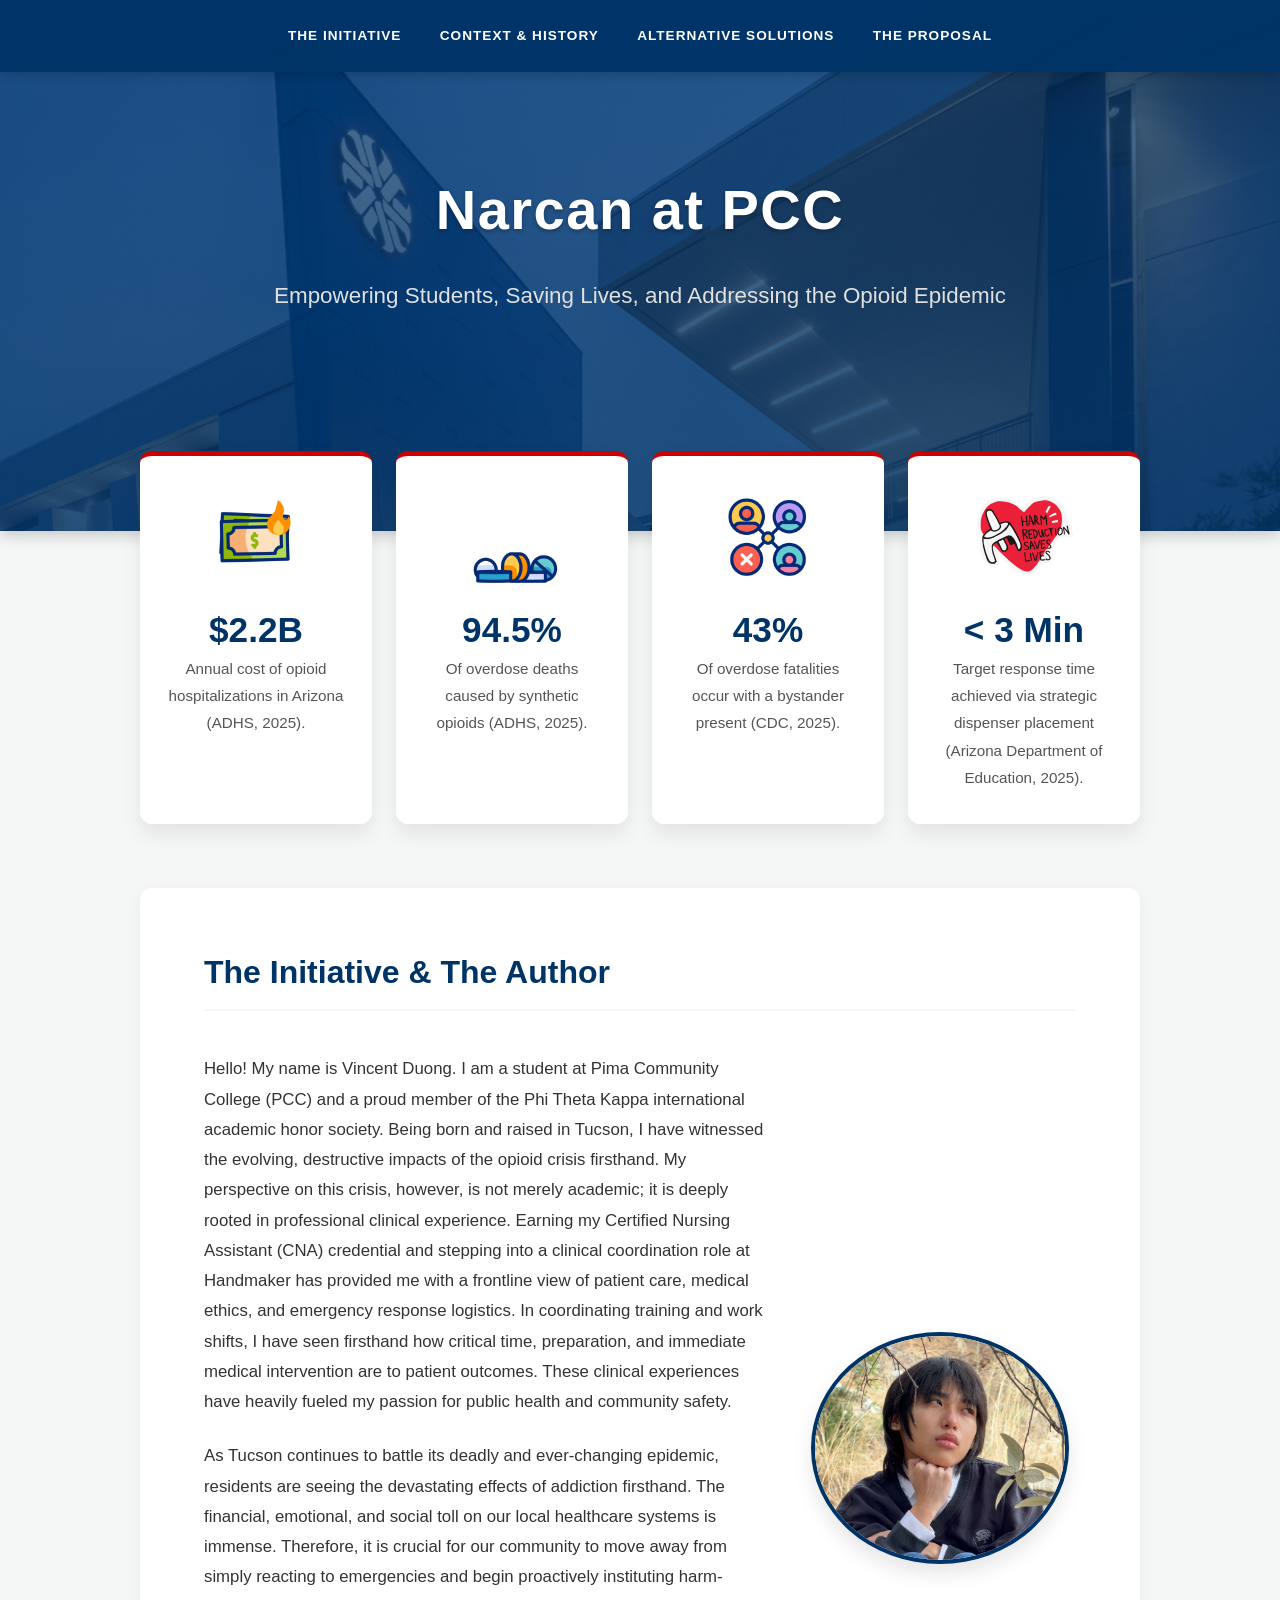
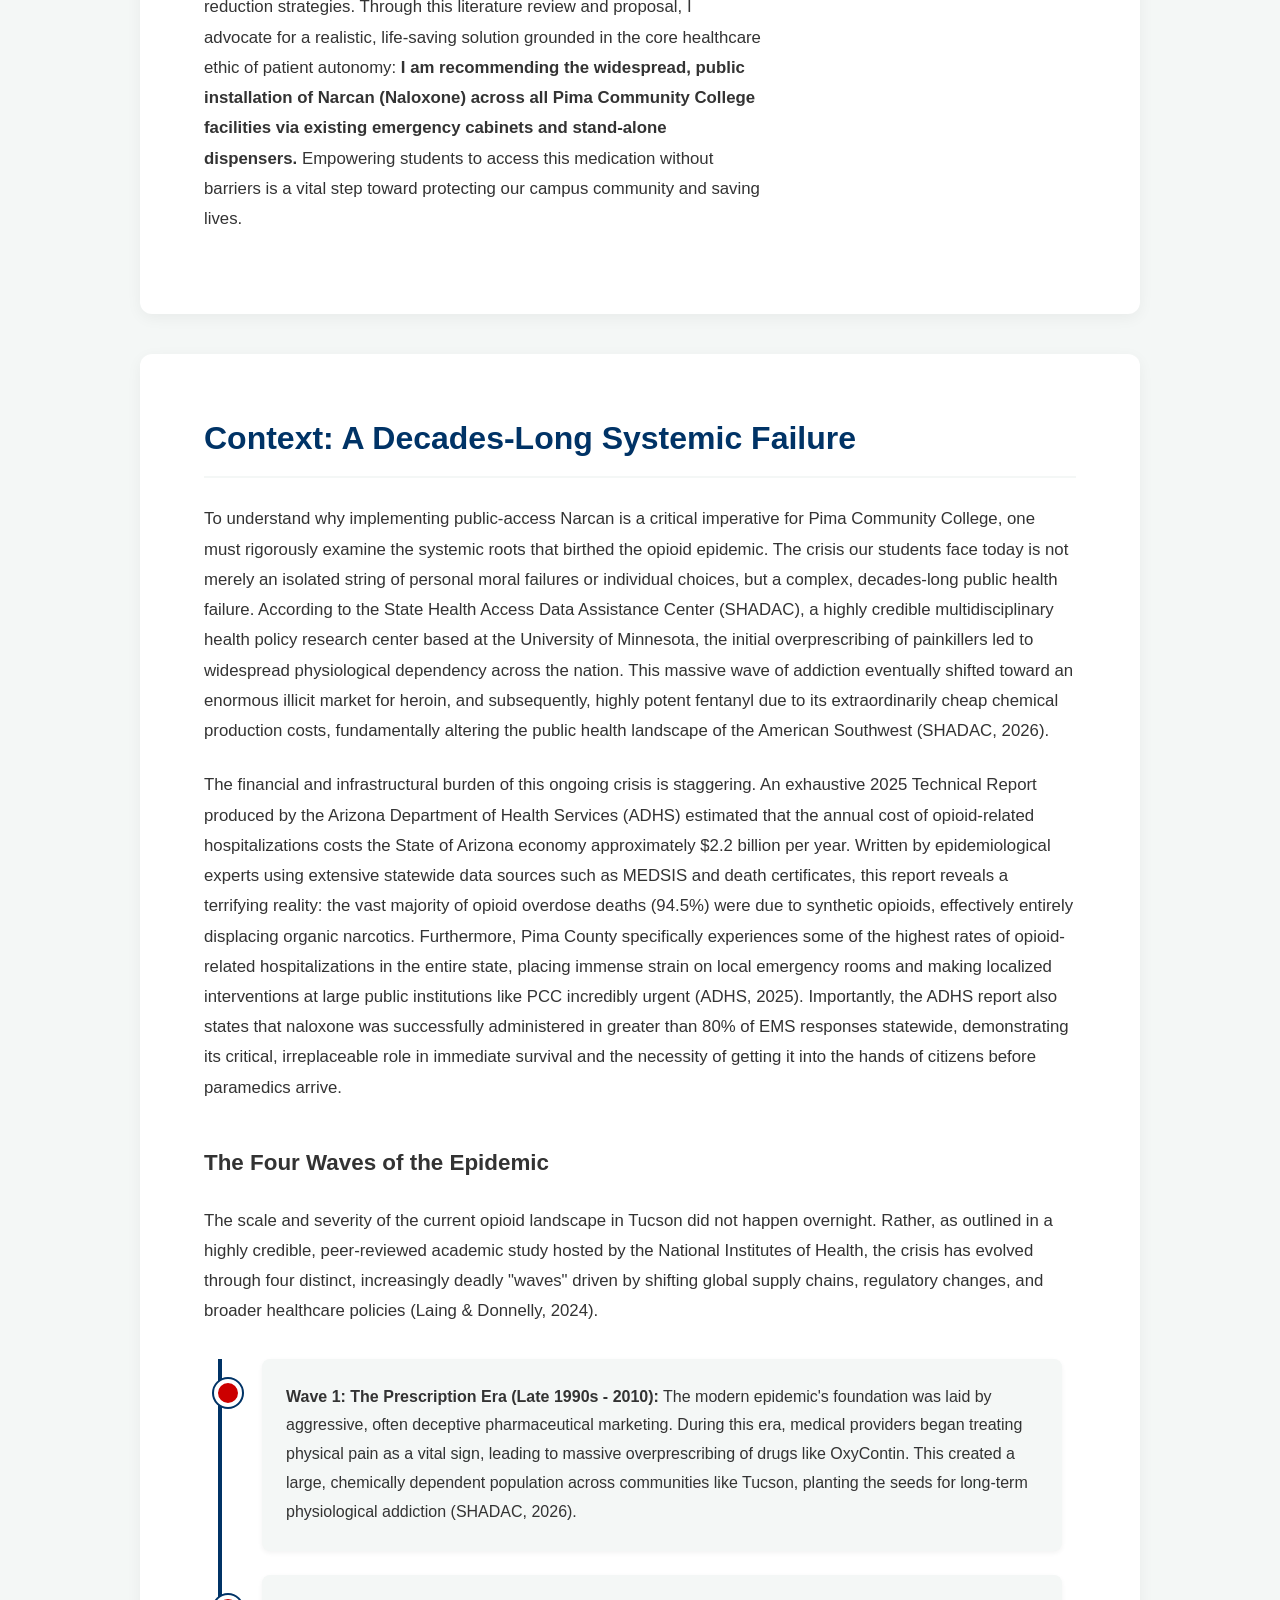
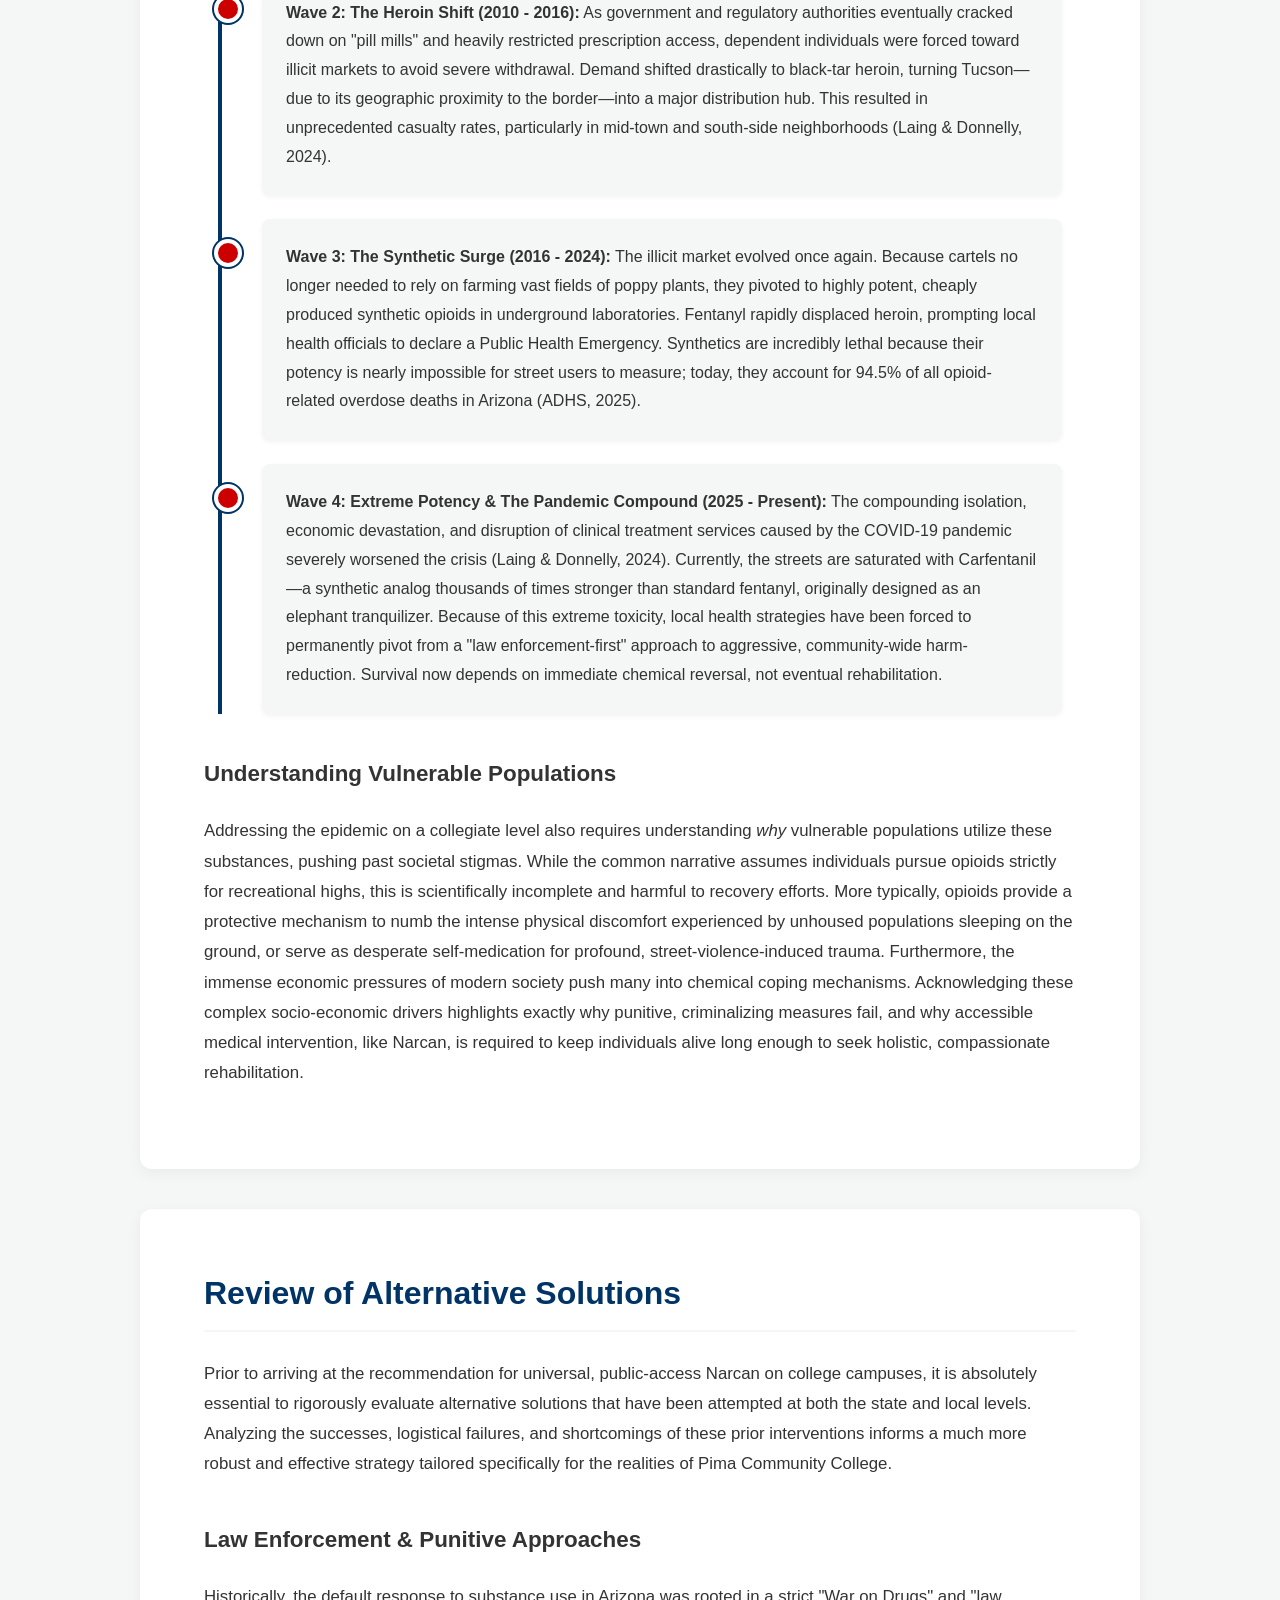
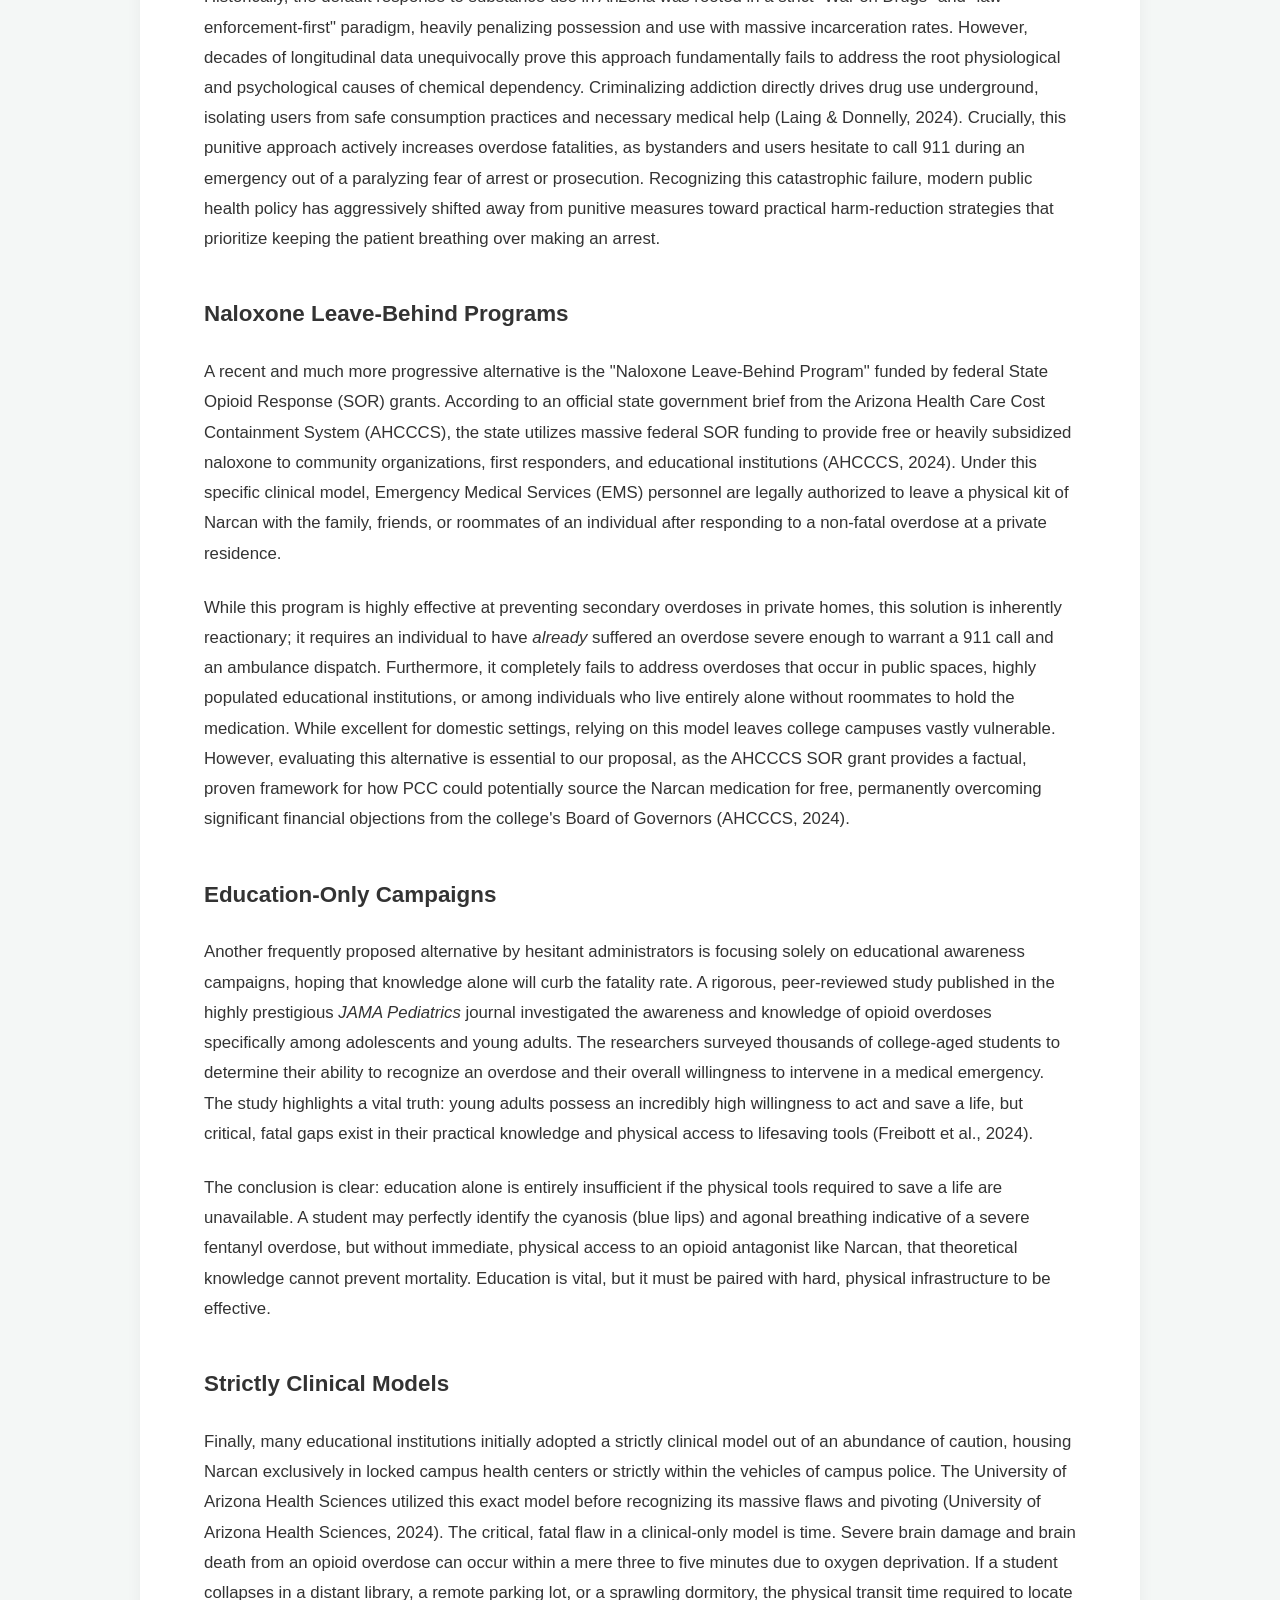
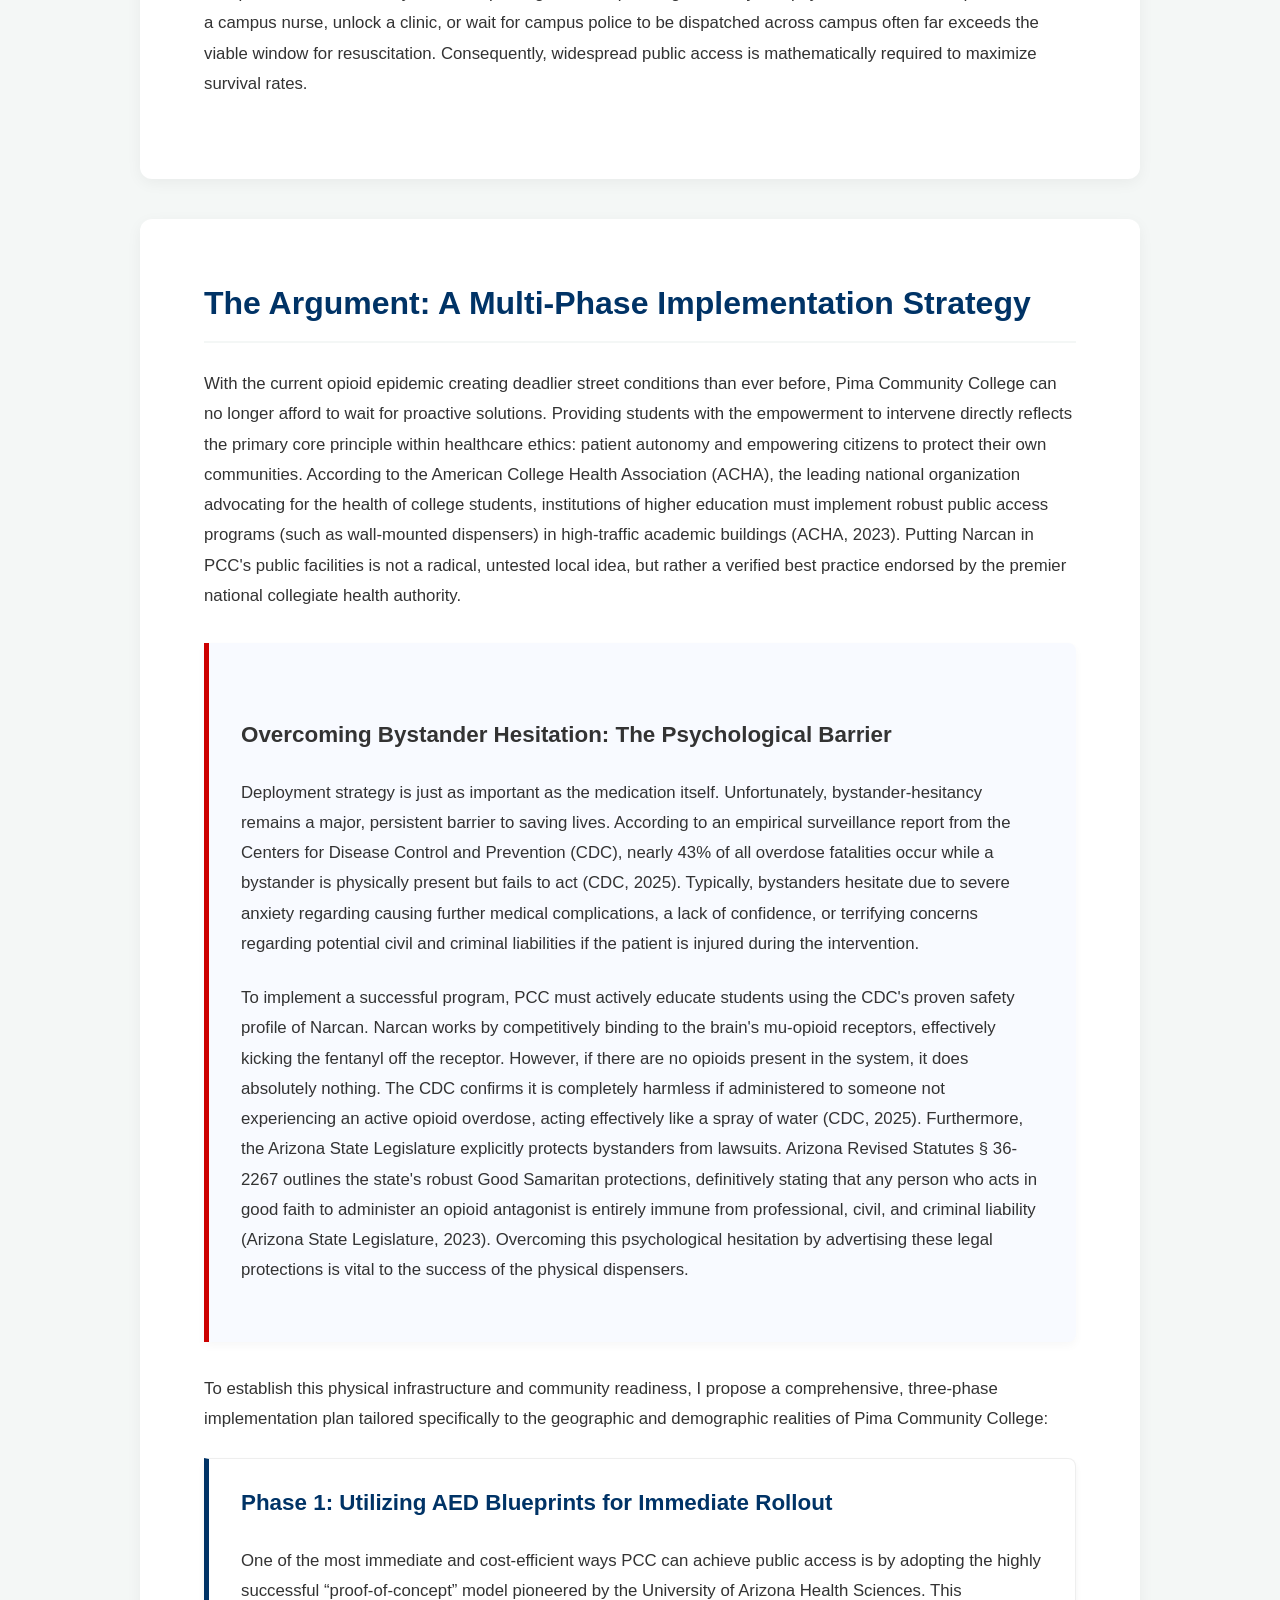
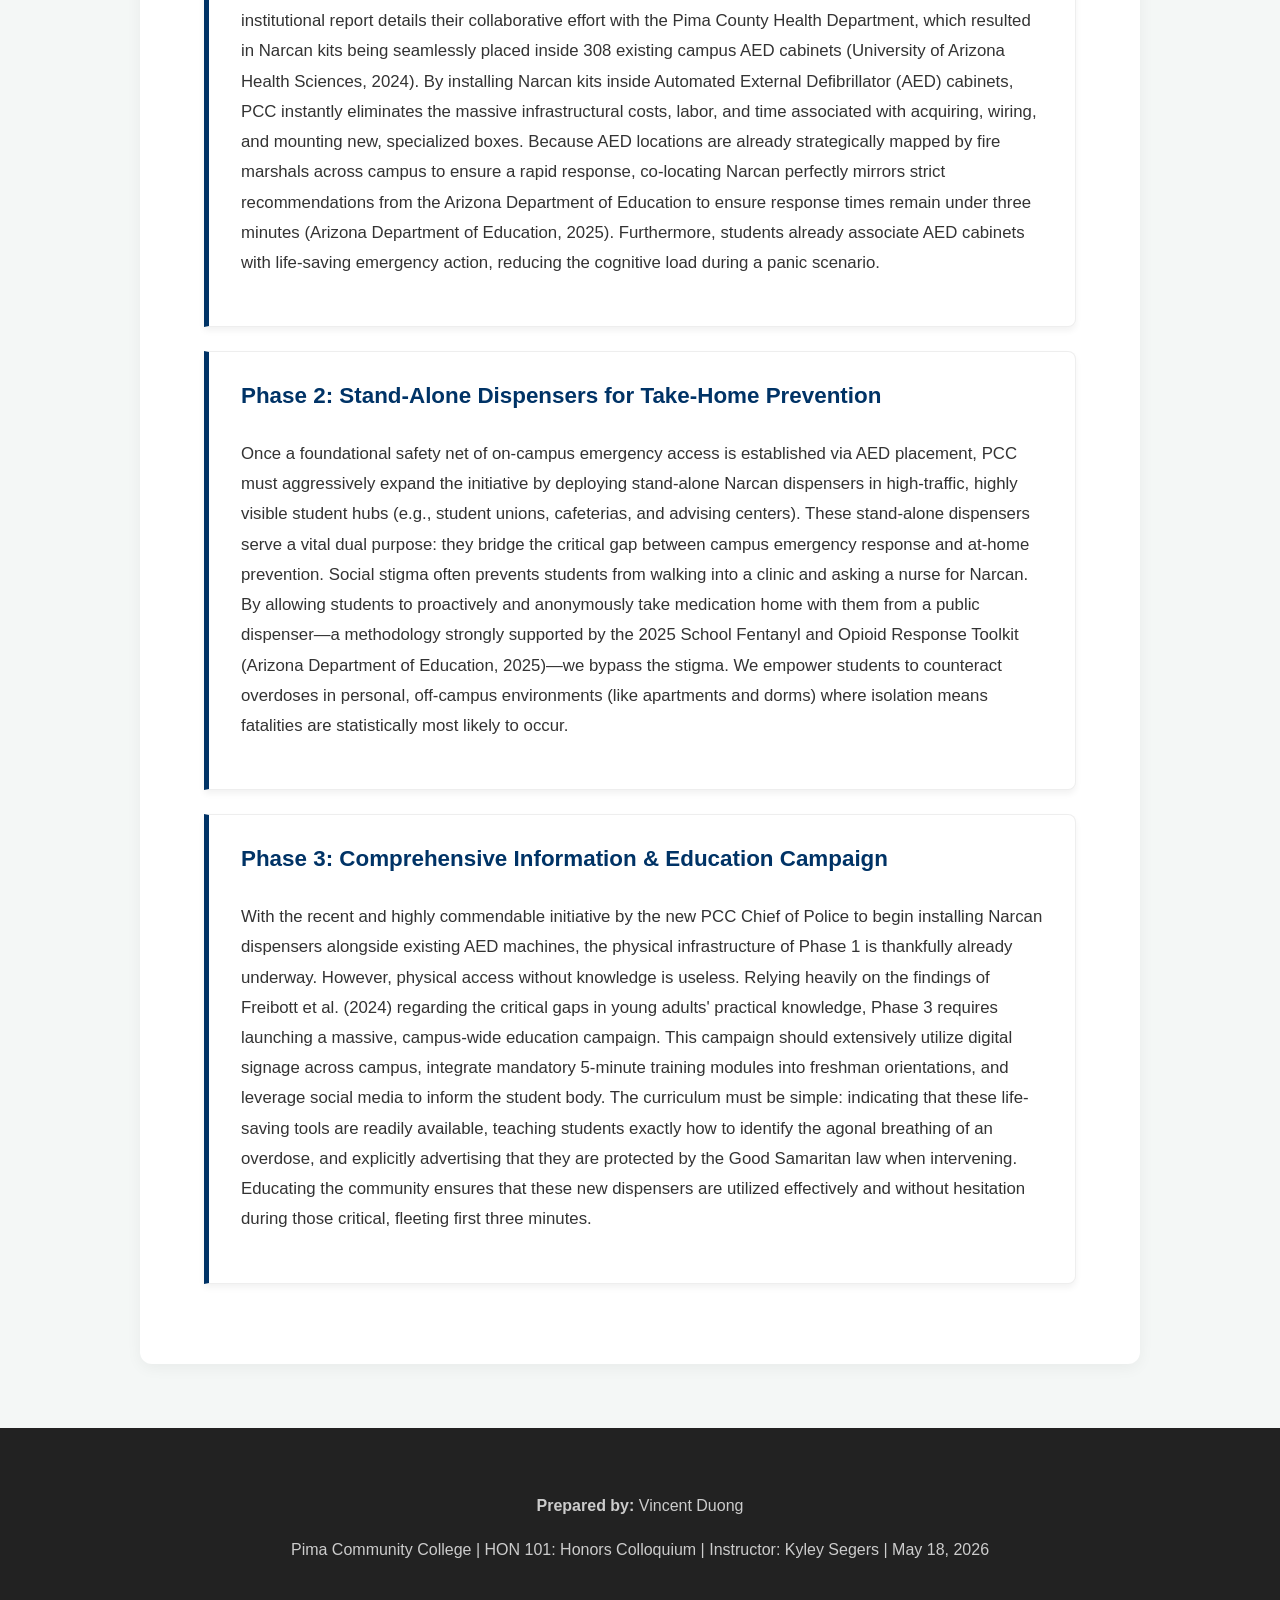
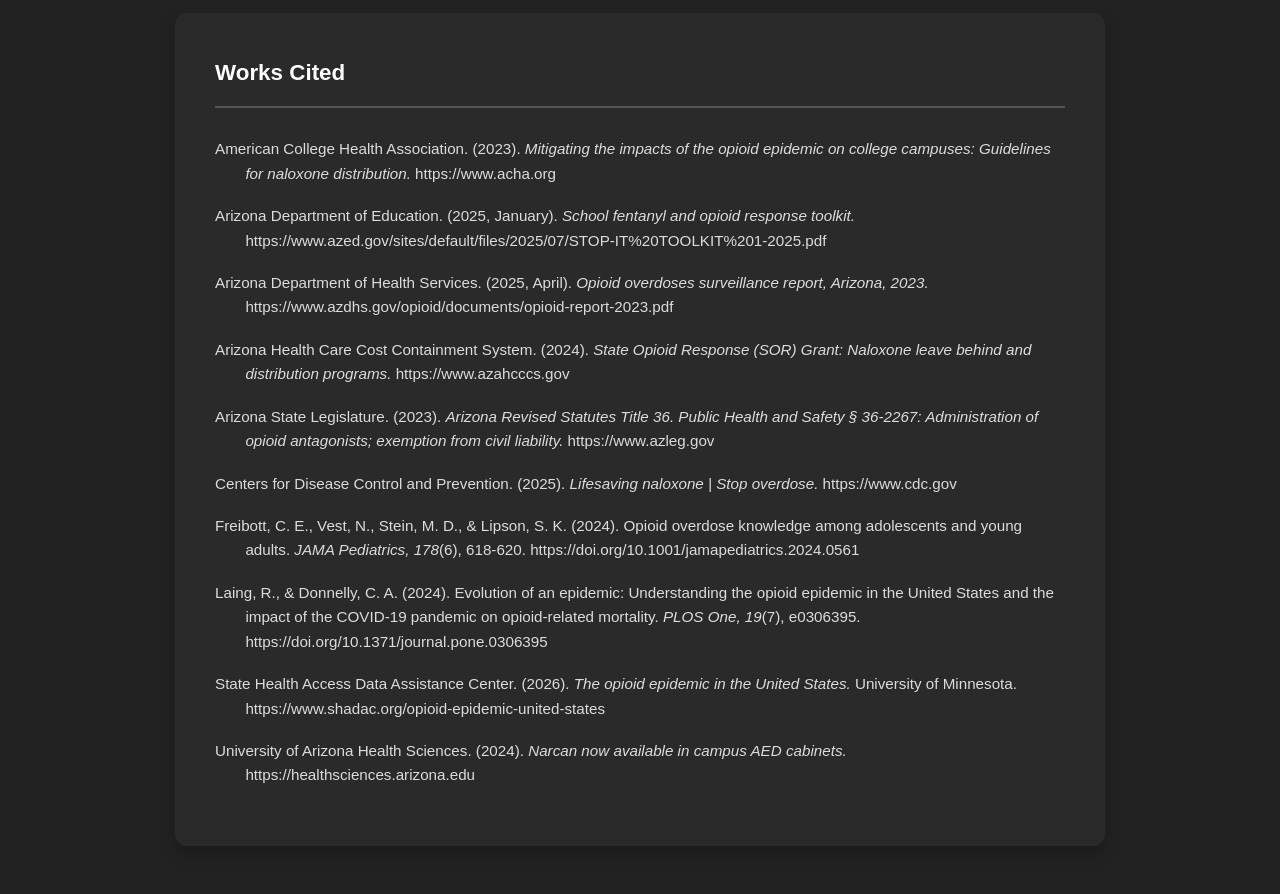
==== commit 70ca6d9c: "next 2" ====
--- a/index.html
+++ b/index.html
@@ -61,36 +61,6 @@
             border: 4px solid var(--primary-color);
             box-shadow: 0 10px 20px rgba(0,0,0,0.1);
         }
-
-        .speech-bubble {
-            position: absolute;
-            top: -20px;     
-            right: -40px;   
-            background-color: #ffffff; 
-            color: var(--primary-color);
-            padding: 10px 18px;
-            border-radius: 20px;
-            font-weight: bold;
-            font-size: 0.95rem;
-            box-shadow: 0 4px 8px rgba(0,0,0,0.15);
-            z-index: 10;
-            animation: floatBubble 3s ease-in-out infinite; 
-        }
-
-        .speech-bubble::after {
-            content: '';
-            position: absolute;
-            bottom: -10px; 
-            left: 25px;    
-            border-width: 10px 15px 0 0;
-            border-style: solid;
-            border-color: white transparent transparent transparent;
-        }
-
-        @keyframes floatBubble {
-            0%, 100% { transform: translateY(0); }
-            50% { transform: translateY(-8px); }
-        }
         
         :root {
             --primary-color: #003366; 
@@ -100,23 +70,23 @@
             --card-bg: #ffffff;
         }
 
-        body {
+        html, body {
             font-family: 'Segoe UI', Tahoma, Geneva, Verdana, sans-serif;
-            line-height: 1.6;
+            line-height: 1.8; 
             margin: 0;
             padding: 0;
             color: var(--text-dark);
             background-color: var(--bg-color);
             overflow-x: hidden; 
+            scroll-behavior: smooth;
         }
 
         /* --- PARALLAX BACKGROUND HEADER --- */
         header {
             position: relative;
-            padding: 8rem 2rem 10rem 2rem; 
+            padding: 10rem 2rem 12rem 2rem; 
             text-align: center;
             color: white;
-            /* The 'fixed' attachment creates the beautiful 3D scroll effect */
             background-image: linear-gradient(rgba(0, 51, 102, 0.70), rgba(0, 51, 102, 0.95)), url('downtown.jpg');
             background-size: cover;
             background-position: center;
@@ -164,82 +134,38 @@
             scroll-margin-top: 100px;
         }
 
-        a.stat-card {
+        .stat-card {
             background-color: var(--card-bg);
             border-radius: 12px;
             padding: 2rem 1.5rem;
             text-align: center;
             box-shadow: 0 10px 20px rgba(0,0,0,0.08);
             border-top: 5px solid var(--accent-color);
-            transition: transform 0.3s ease, box-shadow 0.3s ease, border-top-color 0.3s ease;
-            text-decoration: none;
-            color: inherit;
+            transition: transform 0.3s ease, box-shadow 0.3s ease;
             display: flex;
             flex-direction: column;
             align-items: center;
-            justify-content: space-between;
-        }
-
-        a.stat-card:hover {
-            transform: translateY(-8px); 
-            box-shadow: 0 15px 25px rgba(0,0,0,0.15);
-            border-top-color: var(--primary-color);
-        }
-
-        .source-badge {
-            margin-top: 1.2rem;
-            background-color: var(--bg-color);
-            color: var(--primary-color);
-            padding: 5px 15px;
-            border-radius: 20px;
-            font-size: 0.8rem;
-            font-weight: bold;
-            transition: background-color 0.3s, color 0.3s;
-            border: 1px solid #ddd;
-            display: inline-flex;
-            align-items: center;
-            gap: 5px;
-        }
-
-        .source-badge::after { content: "🔗"; font-size: 0.9em; }
-
-        a.stat-card:hover .source-badge {
-            background-color: var(--primary-color);
-            color: white;
-            border-color: var(--primary-color);
-        }
-
-        .stat-image { width: 100%; max-width: 120px; height: auto; margin-bottom: 1rem; border-radius: 8px; }
-        .stat-number { font-size: 2.5rem; font-weight: bold; color: var(--primary-color); margin: 0.5rem 0; line-height: 1; }
+        }
+
+        .stat-card:hover { transform: translateY(-8px); box-shadow: 0 15px 25px rgba(0,0,0,0.15); border-top-color: var(--primary-color); }
+        .stat-image { width: 100%; max-width: 100px; height: auto; margin-bottom: 1rem; border-radius: 8px; }
+        .stat-number { font-size: 2.2rem; font-weight: bold; color: var(--primary-color); margin: 0.5rem 0; line-height: 1; }
         .stat-desc { font-size: 0.95rem; color: #555; margin: 0; font-weight: 500; }
-
-        /* Inline Source Links */
-        .inline-source {
-            color: var(--primary-color);
-            text-decoration: underline;
-            text-decoration-style: dotted;
-            text-underline-offset: 4px;
-            font-weight: 600;
-            padding: 2px 4px;
-            border-radius: 4px;
-            transition: all 0.2s ease;
-            display: inline-block; 
-        }
-
-        .inline-source::after { content: ' 🔗'; font-size: 0.8em; opacity: 0.7; }
-        .inline-source:hover { color: var(--accent-color); background-color: #ffe6e6; text-decoration-style: solid; }
 
         /* Essay Content Sections */
         .content-section {
             background-color: var(--card-bg);
-            padding: 3rem;
+            padding: 3.5rem 4rem;
             border-radius: 12px;
-            box-shadow: 0 4px 6px rgba(0,0,0,0.05);
-            margin-bottom: 2rem;
-        }
-
-        h2 { color: var(--primary-color); border-bottom: 2px solid var(--bg-color); padding-bottom: 0.5rem; margin-top: 0; }
-        h3 { color: var(--text-dark); margin-top: 2rem; }
+            box-shadow: 0 4px 15px rgba(0,0,0,0.05);
+            margin-bottom: 2.5rem;
+            scroll-margin-top: 80px;
+        }
+
+        .content-section p { margin-bottom: 1.5rem; font-size: 1.05rem; }
+        
+        h2 { color: var(--primary-color); border-bottom: 2px solid var(--bg-color); padding-bottom: 0.5rem; margin-top: 0; font-size: 2rem; }
+        h3 { color: var(--text-dark); margin-top: 2.5rem; font-size: 1.4rem; }
 
         /* --- TIMELINE CSS --- */
         .timeline {
@@ -258,7 +184,7 @@
             background: var(--bg-color);
             border-radius: 8px;
             box-shadow: 0 2px 5px rgba(0,0,0,0.05);
-            transition: transform 0.3s ease, box-shadow 0.3s ease;
+            transition: transform 0.3s ease;
         }
 
         .timeline li::before {
@@ -272,36 +198,9 @@
             border-radius: 50%;
             border: 4px solid #fff;
             box-shadow: 0 0 0 2px var(--primary-color);
-            transition: transform 0.3s ease;
-        }
-
-        .timeline li:hover {
-            transform: translateX(10px);
-            box-shadow: 0 6px 15px rgba(0,0,0,0.1);
-            background: #ffffff;
-        }
-
-        .timeline li:hover::before {
-            transform: scale(1.3);
-            background: var(--primary-color);
-        }
-
-        /* --- ANIMATED HIGHLIGHT BOX --- */
-        @keyframes pulseBorder {
-            0% { border-left-color: var(--accent-color); box-shadow: 0 0 0 0 rgba(204, 0, 0, 0.2); }
-            50% { border-left-color: #ff4d4d; box-shadow: 0 0 15px 5px rgba(204, 0, 0, 0.1); }
-            100% { border-left-color: var(--accent-color); box-shadow: 0 0 0 0 rgba(204, 0, 0, 0); }
-        }
-
-        .highlight-box {
-            background-color: #ffe6e6;
-            border-left: 5px solid var(--accent-color);
-            padding: 1.5rem 2rem;
-            margin: 2rem 0;
-            border-radius: 0 8px 8px 0;
-            animation: pulseBorder 3s infinite;
-            position: relative;
-        }
+        }
+
+        .timeline li:hover { transform: translateX(10px); background: #ffffff; }
 
         /* --- PHASE CARDS CSS --- */
         .phase-card {
@@ -323,22 +222,18 @@
             border-left-color: var(--accent-color);
         }
 
-        .phase-card::after {
-            content: '';
-            position: absolute;
-            top: 0;
-            left: -100%;
-            width: 50%;
-            height: 100%;
-            background: linear-gradient(to right, rgba(255,255,255,0) 0%, rgba(255,255,255,0.6) 50%, rgba(255,255,255,0) 100%);
-            transform: skewX(-25deg);
-            transition: all 0.75s ease;
-        }
-
-        .phase-card:hover::after { left: 200%; }
-
         .phase-card h3 { margin-top: 0; color: var(--primary-color); transition: color 0.3s; }
         .phase-card:hover h3 { color: var(--accent-color); }
+
+        /* --- ANIMATED HIGHLIGHT BOX --- */
+        .highlight-box {
+            background-color: #f8faff;
+            border-left: 5px solid var(--accent-color);
+            padding: 2rem;
+            margin: 2rem 0;
+            border-radius: 0 8px 8px 0;
+            box-shadow: 0 4px 10px rgba(0,0,0,0.03);
+        }
 
         /* Footer */
         footer { background-color: #222; color: #ccc; text-align: center; padding: 3rem 2rem; margin-top: 4rem; }
@@ -346,56 +241,72 @@
         /* Works Cited */
         .works-cited {
             background-color: #2a2a2a; 
-            padding: 2rem;
+            padding: 2.5rem;
             border-radius: 12px;
             font-size: 0.95rem;
             text-align: left;
             max-width: 850px;
             margin: 3rem auto 0 auto;
             box-shadow: 0 8px 16px rgba(0,0,0,0.2);
-            transition: transform 0.3s ease;
-        }
-
-        .works-cited:hover { transform: translateY(-5px); }
-
-        .works-cited h4 { color: #ffffff; border-bottom: 2px solid #555; padding-bottom: 0.75rem; font-size: 1.4rem; margin-top: 0; letter-spacing: 0.5px; }
-        .works-cited p { text-indent: -2em; padding-left: 2em; margin: 1.2em 0; word-wrap: break-word; line-height: 1.6; color: #dcdcdc; transition: color 0.3s; }
-        .works-cited p:hover { color: #ffffff; }
-        .works-cited a { color: #66b3ff; text-decoration: none; transition: color 0.2s ease-in-out; word-break: break-all; }
-        .works-cited a:hover { color: #b3d9ff; text-decoration: underline; }
-
-        /* Mobile Responsiveness */
-        @media (max-width: 768px) {
-            header { padding: 4rem 1rem; background-attachment: scroll; /* Disable parallax on mobile for better performance */ }
-            .stats-grid { margin-top: -3rem; }
-            .content-section { padding: 2rem 1.5rem; }
-            .works-cited { padding: 1.5rem; font-size: 0.9rem; }
-            .text-image-grid { grid-template-columns: 1fr; }
-        }
-        
-        html { scroll-behavior: smooth; }
+        }
+
+        .works-cited h4 { color: #ffffff; border-bottom: 2px solid #555; padding-bottom: 0.75rem; font-size: 1.4rem; margin-top: 0; }
+        .works-cited p { text-indent: -2em; padding-left: 2em; margin: 1.2em 0; word-wrap: break-word; line-height: 1.6; color: #dcdcdc; }
+        .works-cited a { color: #66b3ff; text-decoration: none; word-break: break-all; }
+        .works-cited a:hover { text-decoration: underline; }
 
         nav {
             position: fixed;
             top: 0;
             width: 100%;
-            background-color: rgba(0, 51, 102, 0.95); 
+            background-color: rgba(0, 51, 102, 0.98); 
             padding: 1rem 0;
             text-align: center;
             z-index: 1000;
             box-shadow: 0 2px 10px rgba(0,0,0,0.2);
-        }
-
-        nav a { color: white; text-decoration: none; margin: 0 1.5rem; font-weight: bold; text-transform: uppercase; font-size: 0.9rem; letter-spacing: 1px; transition: color 0.3s; }
+            display: flex;
+            justify-content: center;
+            flex-wrap: wrap;
+        }
+
+        nav a { color: white; text-decoration: none; margin: 0.5rem 1.2rem; font-weight: bold; text-transform: uppercase; font-size: 0.85rem; letter-spacing: 1px; transition: color 0.3s; }
         nav a:hover { color: var(--accent-color); }
+
+        /* --- MOBILE RESPONSIVENESS FIXES --- */
+        @media (max-width: 768px) {
+            header { 
+                padding: 7rem 1rem 6rem 1rem; 
+                background-attachment: scroll; 
+            }
+            header h1 { font-size: 2.2rem; }
+            header p { font-size: 1.1rem; }
+            
+            .stats-grid { margin-top: -3rem; }
+            
+            .content-section { padding: 2rem 1.5rem; }
+            .container { padding: 0 1rem; }
+            
+            .text-image-grid { 
+                grid-template-columns: 1fr; 
+                text-align: center;
+            }
+            
+            .timeline { padding-left: 1.5rem; }
+            .timeline li::before { left: -32px; width: 16px; height: 16px; top: 22px; }
+            
+            .highlight-box { padding: 1.5rem; }
+            .works-cited { padding: 1.5rem; font-size: 0.85rem; }
+            
+            nav a { margin: 0.5rem; font-size: 0.75rem; }
+        }
     </style>
 </head>
 <body>
     <nav>
-        <a href="#stats">The Facts</a>
-        <a href="#history">The History</a>
+        <a href="#ethos">The Initiative</a>
+        <a href="#context">Context & History</a>
+        <a href="#alternatives">Alternative Solutions</a>
         <a href="#proposal">The Proposal</a>
-        <a href="#implementation">Implementation</a>
     </nav>
     
     <div class="flying-airplane">
@@ -413,125 +324,127 @@
 
     <div class="container">
         
-        <div class="stats-grid" id="stats">
-            <a href="https://www.azdhs.gov/opioid/documents/opioid-report-2023.pdf" target="_blank" class="stat-card reveal">
-                <div>
-                    <img src="money-burn.gif" alt="Cartoon representing financial cost" class="stat-image">
-                    <div class="stat-number">$2.2B</div>
-                    <p class="stat-desc">Annual cost of opioid hospitalizations in Arizona.</p>
-                </div>
-                <span class="source-badge">View Source</span>
-            </a>
-            
-            <a href="https://www.azdhs.gov/opioid/documents/opioid-report-2023.pdf" target="_blank" class="stat-card reveal">
-                <div>
-                    <img src="poison.gif" alt="Cartoon representing synthetic opioids" class="stat-image">
-                    <div class="stat-number">94.5%</div>
-                    <p class="stat-desc">Of overdose deaths caused by synthetic opioids (fentanyl).</p>
-                </div>
-                <span class="source-badge">View Source</span>
-            </a>
-
-            <a href="https://www.cdc.gov/stop-overdose/caring/naloxone.html" target="_blank" class="stat-card reveal">
-                <div>
-                    <img src="exclude.gif" alt="Cartoon representing bystander hesitation" class="stat-image">
-                    <div class="stat-number">43%</div>
-                    <p class="stat-desc">Of overdose fatalities occur with a bystander present.</p>
-                </div>
-                <span class="source-badge">View Source</span>
-            </a>
-
-            <a href="https://www.azed.gov/sites/default/files/2025/07/STOP-IT%20TOOLKIT%201-2025.pdf" target="_blank" class="stat-card reveal">
-                <div>
-                    <img src="narcan.gif" alt="Cartoon representing response time" class="stat-image">
-                    <div class="stat-number">&lt; 3 Min</div>
-                    <p class="stat-desc">Target response time achieved by placing Narcan Dispensers nearby.</p>
-                </div>
-                <span class="source-badge">View Source</span>
-            </a>
-        </div>
-
-        <div class="content-section reveal">
-            <h2>The Initiative</h2>
-            <p>I am recommending the installation of Narcan (Naloxone) throughout all of Pima Community Colleges' facilities so that this life-saving drug is readily available. Narcan will be placed both in existing emergency cabinets and in stand-alone devices.</p>
-            <p>As Tucson continues to battle its deadly and ever-changing opioid epidemic, which has been claiming lives in Tucson for over 30 years, residents are seeing the devastating effects of addiction firsthand. Therefore, it is crucial for Tucson to move away from simply responding to emergencies related to the opioid epidemic and begin using harm-reduction strategies proactively.</p>
-            <p>Making Narcan easily accessible allows students to become empowered to respond to the growing number of people suffering from opioid overdoses. Students, faculty, staff, and visitors will be able to quickly access Narcan without having to search for it, allowing us to develop a rapid, efficient way to help reduce the number of overdoses occurring on college campuses.</p>
-        </div>
-
-        <div class="content-section reveal" id="history">
-            <h2>Understanding the Crisis: A Decades-Long Systemic Failure</h2>
-            <p>To understand why this is such a critical issue for Pima Community College, we must look at the systemic failures that created the epidemic in the first place. The crisis our students face today is not an isolated string of personal moral failures, but rather a <a href="https://www.shadac.org/opioid-epidemic-united-states" target="_blank" class="inline-source">complex, decades-long public health failure</a>.</p>
-            
-            <p>The financial burden of this ongoing crisis is staggering. A recent 2025 Technical Report produced by the Arizona Department of Health Services (ADHS) estimated that the annual cost of opioid-related hospitalizations costs the State of Arizona economy <a href="https://www.azdhs.gov/opioid/documents/opioid-report-2023.pdf" target="_blank" class="inline-source">about $2.2 billion per year</a>, with <a href="https://www.azdhs.gov/opioid/documents/opioid-report-2023.pdf" target="_blank" class="inline-source">Pima County experiencing some of the highest hospitalization rates</a> in the state.</p>
-            
-            <h3>The Four Waves of the Epidemic</h3>
-            <p>Research published in <em>PLOS One</em> outlines how the crisis has evolved through distinct, increasingly deadly "waves" driven by changing supply chains and healthcare policies:</p>
-            
-            <ol class="timeline">
-                <li class="reveal"><strong>Wave 1: The Prescription Era (1990s):</strong> Driven by aggressive pharmaceutical marketing, medical providers began treating pain as a "vital sign." This overprescribing led to <a href="https://www.shadac.org/opioid-epidemic-united-states" target="_blank" class="inline-source">widespread chemical dependency</a> across communities like Tucson, planting the seeds for the modern epidemic.</li>
-                <li class="reveal"><strong>Wave 2: The Heroin Shift (2010):</strong> As authorities cracked down on "pill mills" and restricted prescription access, dependent individuals were forced to seek alternatives. Demand shifted toward a massive illicit market for black-tar heroin, turning Tucson into a major distribution hub.</li>
-                <li class="reveal"><strong>Wave 3: The Synthetic Surge (2013-Present):</strong> The illicit market evolved again, replacing heroin with highly potent, incredibly cheap synthetic opioids like fentanyl. Today, <a href="https://www.azdhs.gov/opioid/documents/opioid-report-2023.pdf" target="_blank" class="inline-source">synthetics account for 94.5% of overdose deaths</a> in Arizona.</li>
-                <li class="reveal"><strong>Wave 4: The Pandemic Compound (2020 & Beyond):</strong> The <a href="https://doi.org/10.1371/journal.pone.0306395" target="_blank" class="inline-source">compounding effects of the COVID-19 pandemic</a> isolated vulnerable populations and disrupted treatment services. As highly toxic analogs like Carfentanil saturate the streets, local strategies must move from a "law enforcement-first" approach to aggressive harm-reduction.</li>
-            </ol>
-        </div>
-
-        <div class="content-section reveal" id="proposal">
-            <h2>Understanding Vulnerable Populations</h2>
-            <p>While there are those who pursue opioids for a high, it is rare that it is solely for that reason. More typically, opioids provide a protective mechanism for the physical discomfort experienced when sleeping on the ground, or serve as a form of self-medication for street-violence-induced trauma.</p>
-            
-            <div class="highlight-box reveal">
-                <h3>Bystander Hesitation: A Barrier to Overcoming the Crisis</h3>
-                <p>Deployment strategy is just as important as the medication itself. Unfortunately, bystander-hesitancy is a major barrier to saving lives. Typically, bystanders are hesitant due to fears of causing medical complications or facing potential civil/criminal consequences.</p>
-                <p>However, the <a href="https://www.cdc.gov/stop-overdose/caring/naloxone.html" target="_blank" class="inline-source">CDC notes that Narcan is completely non-threatening</a> to individuals not experiencing an overdose. Furthermore, the <a href="https://www.azed.gov/sites/default/files/2025/07/STOP-IT%20TOOLKIT%201-2025.pdf" target="_blank" class="inline-source">Arizona Department of Education strongly supports empowering students to intervene</a>. By acting in good faith, bystanders are entirely protected from professional, civil, and criminal liability under Arizona's <a href="https://www.azleg.gov/ars/36/02267.htm" target="_blank" class="inline-source">"Good Samaritan" law (ARS § 36-2267)</a>.</p>
-            </div>
-        </div>
-
-        <div class="content-section reveal" id="implementation">
-            <h2>Implementation Strategy</h2>
-            <p>While giving every single student a kit may seem like a good solution, it is financially inefficient and results in wasted/expired kits. Implementing Narcan through targeted public-access infrastructure is what PCC needs to maximize our resources.</p>
-            
-            <div class="phase-card reveal">
-                <h3>Phase 1: AED Blueprints</h3>
-                <p>One of the most immediate and cost-efficient ways PCC can achieve this is by adopting the “proof-of-concept” model utilized by the <a href="https://healthsciences.arizona.edu/news/narcan-now-available-campus-aed-cabinets" target="_blank" class="inline-source">University of Arizona Health Sciences</a>. By installing Narcan kits inside our existing Automated External Defibrillators (AEDs), PCC eliminates immediate costs for new locations. These require no additional training beyond operating an AED and mirror recommendations to maximize response times to less than three minutes.</p>
-            </div>
-
-            <div class="phase-card reveal">
-                <h3>Phase 2: Stand-Alone Dispensers</h3>
-                <p>With a safety net of on-campus emergencies provided by AED placement, PCC should deploy stand-alone Narcan dispensers. This bridges campus response and at-home prevention. When we allow students to proactively choose to take medication home (similar to the 2026 STOP-IT Campaign models), we empower them to counteract an overdose in personal environments where it is statistically most likely to happen.</p>
-            </div>
-        </div>
-
-        <div class="content-section reveal">
-            <h2>About the Author</h2>
+        <div class="stats-grid">
+            <div class="stat-card reveal">
+                <img src="money-burn.gif" alt="Cartoon representing financial cost" class="stat-image">
+                <div class="stat-number">$2.2B</div>
+                <p class="stat-desc">Annual cost of opioid hospitalizations in Arizona (ADHS, 2025).</p>
+            </div>
+            <div class="stat-card reveal">
+                <img src="poison.gif" alt="Cartoon representing synthetic opioids" class="stat-image">
+                <div class="stat-number">94.5%</div>
+                <p class="stat-desc">Of overdose deaths caused by synthetic opioids (ADHS, 2025).</p>
+            </div>
+            <div class="stat-card reveal">
+                <img src="exclude.gif" alt="Cartoon representing bystander hesitation" class="stat-image">
+                <div class="stat-number">43%</div>
+                <p class="stat-desc">Of overdose fatalities occur with a bystander present (CDC, 2025).</p>
+            </div>
+            <div class="stat-card reveal">
+                <img src="narcan.gif" alt="Cartoon representing response time" class="stat-image">
+                <div class="stat-number">&lt; 3 Min</div>
+                <p class="stat-desc">Target response time achieved via strategic dispenser placement (Arizona Department of Education, 2025).</p>
+            </div>
+        </div>
+
+        <div class="content-section reveal" id="ethos">
+            <h2>The Initiative & The Author</h2>
             <div class="text-image-grid">
                 <div>
-                    <p>Hello! My name is Vincent Duong. I am a student at Pima Community College and a proud member of the Phi Theta Kappa international academic honor society. My academic coursework, having taken a plethora of health classes, has heavily fueled my passion for public health, ethics, and community safety.</p>
-                    <p>Being born and raised here, I care deeply about proactive harm-reduction strategies. I built this proposal and website to advocate for realistic, life-saving solutions that empower students and protect our campuses.</p>
+                    <p>Hello! My name is Vincent Duong. I am a student at Pima Community College (PCC) and a proud member of the Phi Theta Kappa international academic honor society. Being born and raised in Tucson, I have witnessed the evolving, destructive impacts of the opioid crisis firsthand. My perspective on this crisis, however, is not merely academic; it is deeply rooted in professional clinical experience. Earning my Certified Nursing Assistant (CNA) credential and stepping into a clinical coordination role at Handmaker has provided me with a frontline view of patient care, medical ethics, and emergency response logistics. In coordinating training and work shifts, I have seen firsthand how critical time, preparation, and immediate medical intervention are to patient outcomes. These clinical experiences have heavily fueled my passion for public health and community safety.</p>
+                    <p>As Tucson continues to battle its deadly and ever-changing epidemic, residents are seeing the devastating effects of addiction firsthand. The financial, emotional, and social toll on our local healthcare systems is immense. Therefore, it is crucial for our community to move away from simply reacting to emergencies and begin proactively instituting harm-reduction strategies. Through this literature review and proposal, I advocate for a realistic, life-saving solution grounded in the core healthcare ethic of patient autonomy: <strong>I am recommending the widespread, public installation of Narcan (Naloxone) across all Pima Community College facilities via existing emergency cabinets and stand-alone dispensers.</strong> Empowering students to access this medication without barriers is a vital step toward protecting our campus community and saving lives.</p>
                 </div>
                 <div class="profile-container">
-                    <div class="speech-bubble">Hi 👋</div>
-                    <img src="vincent_profile.png" alt="Vincent Duong" class="content-image profile-pic">
+                    <img src="vincent_profile.png" alt="Vincent Duong" class="profile-pic">
                 </div>
             </div>
         </div>
+
+        <div class="content-section reveal" id="context">
+            <h2>Context: A Decades-Long Systemic Failure</h2>
+            <p>To understand why implementing public-access Narcan is a critical imperative for Pima Community College, one must rigorously examine the systemic roots that birthed the opioid epidemic. The crisis our students face today is not merely an isolated string of personal moral failures or individual choices, but a complex, decades-long public health failure. According to the State Health Access Data Assistance Center (SHADAC), a highly credible multidisciplinary health policy research center based at the University of Minnesota, the initial overprescribing of painkillers led to widespread physiological dependency across the nation. This massive wave of addiction eventually shifted toward an enormous illicit market for heroin, and subsequently, highly potent fentanyl due to its extraordinarily cheap chemical production costs, fundamentally altering the public health landscape of the American Southwest (SHADAC, 2026).</p>
+            
+            <p>The financial and infrastructural burden of this ongoing crisis is staggering. An exhaustive 2025 Technical Report produced by the Arizona Department of Health Services (ADHS) estimated that the annual cost of opioid-related hospitalizations costs the State of Arizona economy approximately $2.2 billion per year. Written by epidemiological experts using extensive statewide data sources such as MEDSIS and death certificates, this report reveals a terrifying reality: the vast majority of opioid overdose deaths (94.5%) were due to synthetic opioids, effectively entirely displacing organic narcotics. Furthermore, Pima County specifically experiences some of the highest rates of opioid-related hospitalizations in the entire state, placing immense strain on local emergency rooms and making localized interventions at large public institutions like PCC incredibly urgent (ADHS, 2025). Importantly, the ADHS report also states that naloxone was successfully administered in greater than 80% of EMS responses statewide, demonstrating its critical, irreplaceable role in immediate survival and the necessity of getting it into the hands of citizens before paramedics arrive.</p>
+            
+            <h3>The Four Waves of the Epidemic</h3>
+            <p>The scale and severity of the current opioid landscape in Tucson did not happen overnight. Rather, as outlined in a highly credible, peer-reviewed academic study hosted by the National Institutes of Health, the crisis has evolved through four distinct, increasingly deadly "waves" driven by shifting global supply chains, regulatory changes, and broader healthcare policies (Laing & Donnelly, 2024).</p>
+            
+            <ol class="timeline">
+                <li class="reveal"><strong>Wave 1: The Prescription Era (Late 1990s - 2010):</strong> The modern epidemic's foundation was laid by aggressive, often deceptive pharmaceutical marketing. During this era, medical providers began treating physical pain as a vital sign, leading to massive overprescribing of drugs like OxyContin. This created a large, chemically dependent population across communities like Tucson, planting the seeds for long-term physiological addiction (SHADAC, 2026).</li>
+                <li class="reveal"><strong>Wave 2: The Heroin Shift (2010 - 2016):</strong> As government and regulatory authorities eventually cracked down on "pill mills" and heavily restricted prescription access, dependent individuals were forced toward illicit markets to avoid severe withdrawal. Demand shifted drastically to black-tar heroin, turning Tucson—due to its geographic proximity to the border—into a major distribution hub. This resulted in unprecedented casualty rates, particularly in mid-town and south-side neighborhoods (Laing & Donnelly, 2024).</li>
+                <li class="reveal"><strong>Wave 3: The Synthetic Surge (2016 - 2024):</strong> The illicit market evolved once again. Because cartels no longer needed to rely on farming vast fields of poppy plants, they pivoted to highly potent, cheaply produced synthetic opioids in underground laboratories. Fentanyl rapidly displaced heroin, prompting local health officials to declare a Public Health Emergency. Synthetics are incredibly lethal because their potency is nearly impossible for street users to measure; today, they account for 94.5% of all opioid-related overdose deaths in Arizona (ADHS, 2025).</li>
+                <li class="reveal"><strong>Wave 4: Extreme Potency & The Pandemic Compound (2025 - Present):</strong> The compounding isolation, economic devastation, and disruption of clinical treatment services caused by the COVID-19 pandemic severely worsened the crisis (Laing & Donnelly, 2024). Currently, the streets are saturated with Carfentanil—a synthetic analog thousands of times stronger than standard fentanyl, originally designed as an elephant tranquilizer. Because of this extreme toxicity, local health strategies have been forced to permanently pivot from a "law enforcement-first" approach to aggressive, community-wide harm-reduction. Survival now depends on immediate chemical reversal, not eventual rehabilitation.</li>
+            </ol>
+
+            <h3>Understanding Vulnerable Populations</h3>
+            <p>Addressing the epidemic on a collegiate level also requires understanding <em>why</em> vulnerable populations utilize these substances, pushing past societal stigmas. While the common narrative assumes individuals pursue opioids strictly for recreational highs, this is scientifically incomplete and harmful to recovery efforts. More typically, opioids provide a protective mechanism to numb the intense physical discomfort experienced by unhoused populations sleeping on the ground, or serve as desperate self-medication for profound, street-violence-induced trauma. Furthermore, the immense economic pressures of modern society push many into chemical coping mechanisms. Acknowledging these complex socio-economic drivers highlights exactly why punitive, criminalizing measures fail, and why accessible medical intervention, like Narcan, is required to keep individuals alive long enough to seek holistic, compassionate rehabilitation.</p>
+        </div>
+
+        <div class="content-section reveal" id="alternatives">
+            <h2>Review of Alternative Solutions</h2>
+            <p>Prior to arriving at the recommendation for universal, public-access Narcan on college campuses, it is absolutely essential to rigorously evaluate alternative solutions that have been attempted at both the state and local levels. Analyzing the successes, logistical failures, and shortcomings of these prior interventions informs a much more robust and effective strategy tailored specifically for the realities of Pima Community College.</p>
+            
+            <h3>Law Enforcement & Punitive Approaches</h3>
+            <p>Historically, the default response to substance use in Arizona was rooted in a strict "War on Drugs" and "law enforcement-first" paradigm, heavily penalizing possession and use with massive incarceration rates. However, decades of longitudinal data unequivocally prove this approach fundamentally fails to address the root physiological and psychological causes of chemical dependency. Criminalizing addiction directly drives drug use underground, isolating users from safe consumption practices and necessary medical help (Laing & Donnelly, 2024). Crucially, this punitive approach actively increases overdose fatalities, as bystanders and users hesitate to call 911 during an emergency out of a paralyzing fear of arrest or prosecution. Recognizing this catastrophic failure, modern public health policy has aggressively shifted away from punitive measures toward practical harm-reduction strategies that prioritize keeping the patient breathing over making an arrest.</p>
+
+            <h3>Naloxone Leave-Behind Programs</h3>
+            <p>A recent and much more progressive alternative is the "Naloxone Leave-Behind Program" funded by federal State Opioid Response (SOR) grants. According to an official state government brief from the Arizona Health Care Cost Containment System (AHCCCS), the state utilizes massive federal SOR funding to provide free or heavily subsidized naloxone to community organizations, first responders, and educational institutions (AHCCCS, 2024). Under this specific clinical model, Emergency Medical Services (EMS) personnel are legally authorized to leave a physical kit of Narcan with the family, friends, or roommates of an individual after responding to a non-fatal overdose at a private residence. </p>
+            <p>While this program is highly effective at preventing secondary overdoses in private homes, this solution is inherently reactionary; it requires an individual to have <em>already</em> suffered an overdose severe enough to warrant a 911 call and an ambulance dispatch. Furthermore, it completely fails to address overdoses that occur in public spaces, highly populated educational institutions, or among individuals who live entirely alone without roommates to hold the medication. While excellent for domestic settings, relying on this model leaves college campuses vastly vulnerable. However, evaluating this alternative is essential to our proposal, as the AHCCCS SOR grant provides a factual, proven framework for how PCC could potentially source the Narcan medication for free, permanently overcoming significant financial objections from the college's Board of Governors (AHCCCS, 2024).</p>
+
+            <h3>Education-Only Campaigns</h3>
+            <p>Another frequently proposed alternative by hesitant administrators is focusing solely on educational awareness campaigns, hoping that knowledge alone will curb the fatality rate. A rigorous, peer-reviewed study published in the highly prestigious <em>JAMA Pediatrics</em> journal investigated the awareness and knowledge of opioid overdoses specifically among adolescents and young adults. The researchers surveyed thousands of college-aged students to determine their ability to recognize an overdose and their overall willingness to intervene in a medical emergency. The study highlights a vital truth: young adults possess an incredibly high willingness to act and save a life, but critical, fatal gaps exist in their practical knowledge and physical access to lifesaving tools (Freibott et al., 2024). </p>
+            <p>The conclusion is clear: education alone is entirely insufficient if the physical tools required to save a life are unavailable. A student may perfectly identify the cyanosis (blue lips) and agonal breathing indicative of a severe fentanyl overdose, but without immediate, physical access to an opioid antagonist like Narcan, that theoretical knowledge cannot prevent mortality. Education is vital, but it must be paired with hard, physical infrastructure to be effective.</p>
+
+            <h3>Strictly Clinical Models</h3>
+            <p>Finally, many educational institutions initially adopted a strictly clinical model out of an abundance of caution, housing Narcan exclusively in locked campus health centers or strictly within the vehicles of campus police. The University of Arizona Health Sciences utilized this exact model before recognizing its massive flaws and pivoting (University of Arizona Health Sciences, 2024). The critical, fatal flaw in a clinical-only model is time. Severe brain damage and brain death from an opioid overdose can occur within a mere three to five minutes due to oxygen deprivation. If a student collapses in a distant library, a remote parking lot, or a sprawling dormitory, the physical transit time required to locate a campus nurse, unlock a clinic, or wait for campus police to be dispatched across campus often far exceeds the viable window for resuscitation. Consequently, widespread public access is mathematically required to maximize survival rates.</p>
+        </div>
+
+        <div class="content-section reveal" id="proposal">
+            <h2>The Argument: A Multi-Phase Implementation Strategy</h2>
+            <p>With the current opioid epidemic creating deadlier street conditions than ever before, Pima Community College can no longer afford to wait for proactive solutions. Providing students with the empowerment to intervene directly reflects the primary core principle within healthcare ethics: patient autonomy and empowering citizens to protect their own communities. According to the American College Health Association (ACHA), the leading national organization advocating for the health of college students, institutions of higher education must implement robust public access programs (such as wall-mounted dispensers) in high-traffic academic buildings (ACHA, 2023). Putting Narcan in PCC's public facilities is not a radical, untested local idea, but rather a verified best practice endorsed by the premier national collegiate health authority.</p>
+            
+            <div class="highlight-box reveal">
+                <h3>Overcoming Bystander Hesitation: The Psychological Barrier</h3>
+                <p>Deployment strategy is just as important as the medication itself. Unfortunately, bystander-hesitancy remains a major, persistent barrier to saving lives. According to an empirical surveillance report from the Centers for Disease Control and Prevention (CDC), nearly 43% of all overdose fatalities occur while a bystander is physically present but fails to act (CDC, 2025). Typically, bystanders hesitate due to severe anxiety regarding causing further medical complications, a lack of confidence, or terrifying concerns regarding potential civil and criminal liabilities if the patient is injured during the intervention.</p>
+                <p>To implement a successful program, PCC must actively educate students using the CDC's proven safety profile of Narcan. Narcan works by competitively binding to the brain's mu-opioid receptors, effectively kicking the fentanyl off the receptor. However, if there are no opioids present in the system, it does absolutely nothing. The CDC confirms it is completely harmless if administered to someone not experiencing an active opioid overdose, acting effectively like a spray of water (CDC, 2025). Furthermore, the Arizona State Legislature explicitly protects bystanders from lawsuits. Arizona Revised Statutes § 36-2267 outlines the state's robust Good Samaritan protections, definitively stating that any person who acts in good faith to administer an opioid antagonist is entirely immune from professional, civil, and criminal liability (Arizona State Legislature, 2023). Overcoming this psychological hesitation by advertising these legal protections is vital to the success of the physical dispensers.</p>
+            </div>
+
+            <p>To establish this physical infrastructure and community readiness, I propose a comprehensive, three-phase implementation plan tailored specifically to the geographic and demographic realities of Pima Community College:</p>
+
+            <div class="phase-card reveal">
+                <h3>Phase 1: Utilizing AED Blueprints for Immediate Rollout</h3>
+                <p>One of the most immediate and cost-efficient ways PCC can achieve public access is by adopting the highly successful “proof-of-concept” model pioneered by the University of Arizona Health Sciences. This institutional report details their collaborative effort with the Pima County Health Department, which resulted in Narcan kits being seamlessly placed inside 308 existing campus AED cabinets (University of Arizona Health Sciences, 2024). By installing Narcan kits inside Automated External Defibrillator (AED) cabinets, PCC instantly eliminates the massive infrastructural costs, labor, and time associated with acquiring, wiring, and mounting new, specialized boxes. Because AED locations are already strategically mapped by fire marshals across campus to ensure a rapid response, co-locating Narcan perfectly mirrors strict recommendations from the Arizona Department of Education to ensure response times remain under three minutes (Arizona Department of Education, 2025). Furthermore, students already associate AED cabinets with life-saving emergency action, reducing the cognitive load during a panic scenario.</p>
+            </div>
+
+            <div class="phase-card reveal">
+                <h3>Phase 2: Stand-Alone Dispensers for Take-Home Prevention</h3>
+                <p>Once a foundational safety net of on-campus emergency access is established via AED placement, PCC must aggressively expand the initiative by deploying stand-alone Narcan dispensers in high-traffic, highly visible student hubs (e.g., student unions, cafeterias, and advising centers). These stand-alone dispensers serve a vital dual purpose: they bridge the critical gap between campus emergency response and at-home prevention. Social stigma often prevents students from walking into a clinic and asking a nurse for Narcan. By allowing students to proactively and anonymously take medication home with them from a public dispenser—a methodology strongly supported by the 2025 School Fentanyl and Opioid Response Toolkit (Arizona Department of Education, 2025)—we bypass the stigma. We empower students to counteract overdoses in personal, off-campus environments (like apartments and dorms) where isolation means fatalities are statistically most likely to occur.</p>
+            </div>
+
+            <div class="phase-card reveal">
+                <h3>Phase 3: Comprehensive Information & Education Campaign</h3>
+                <p>With the recent and highly commendable initiative by the new PCC Chief of Police to begin installing Narcan dispensers alongside existing AED machines, the physical infrastructure of Phase 1 is thankfully already underway. However, physical access without knowledge is useless. Relying heavily on the findings of Freibott et al. (2024) regarding the critical gaps in young adults' practical knowledge, Phase 3 requires launching a massive, campus-wide education campaign. This campaign should extensively utilize digital signage across campus, integrate mandatory 5-minute training modules into freshman orientations, and leverage social media to inform the student body. The curriculum must be simple: indicating that these life-saving tools are readily available, teaching students exactly how to identify the agonal breathing of an overdose, and explicitly advertising that they are protected by the Good Samaritan law when intervening. Educating the community ensures that these new dispensers are utilized effectively and without hesitation during those critical, fleeting first three minutes.</p>
+            </div>
+        </div>
+
     </div>
 
     <footer class="reveal">
         <p><strong>Prepared by:</strong> Vincent Duong</p>
-        <p>Pima Community College | HON 101: Honors Colloquium | Instructor: Kyley Segers | April 25, 2026</p>
+        <p>Pima Community College | HON 101: Honors Colloquium | Instructor: Kyley Segers | May 18, 2026</p>
         
         <div class="works-cited">
-            <h4>Works Cited ❤️</h4>
-            <p>American College Health Association. (2023). Mitigating the impacts of the opioid epidemic on college campuses: Guidelines for naloxone distribution. <a href="https://www.acha.org" target="_blank">https://www.acha.org</a></p>
-            <p>Arizona Department of Education. (2025, January). School fentanyl and opioid response toolkit. <a href="https://www.azed.gov/sites/default/files/2025/07/STOP-IT%20TOOLKIT%201-2025.pdf" target="_blank">https://www.azed.gov/sites/default/files/2025/07/STOP-IT%20TOOLKIT%201-2025.pdf</a></p>
-            <p>Arizona Department of Health Services. (2025, April). Opioid overdoses surveillance report, Arizona, 2023. <a href="https://www.azdhs.gov/opioid/documents/opioid-report-2023.pdf" target="_blank">https://www.azdhs.gov/opioid/documents/opioid-report-2023.pdf</a></p>
-            <p>Arizona Health Care Cost Containment System. (2024). State Opioid Response (SOR) Grant: Naloxone leave behind and distribution programs. <a href="https://www.azahcccs.gov/shared/News/GeneralNews/naloxone.html" target="_blank">https://www.azahcccs.gov/shared/News/GeneralNews/naloxone.html</a></p>
-            <p>Arizona State Legislature. (2023). Arizona Revised Statutes Title 36. Public Health and Safety § 36-2267: Administration of opioid antagonists; exemption from civil liability. <a href="https://www.azleg.gov/ars/36/02267.htm" target="_blank">https://www.azleg.gov/ars/36/02267.htm</a></p>
-            <p>Centers for Disease Control and Prevention. (2025). Lifesaving naloxone | Stop overdose. <a href="https://www.cdc.gov/stop-overdose/caring/naloxone.html" target="_blank">https://www.cdc.gov/stop-overdose/caring/naloxone.html</a></p>
-            <p>Freibott, C. E., Vest, N., Stein, M. D., & Lipson, S. K. (2024). Opioid overdose knowledge among adolescents and young adults. JAMA Pediatrics, 178(6), 618-620. <a href="https://doi.org/10.1001/jamapediatrics.2024.0561" target="_blank">https://doi.org/10.1001/jamapediatrics.2024.0561</a></p>
-            <p>Laing, R., & Donnelly, C. A. (2024). Evolution of an epidemic: Understanding the opioid epidemic in the United States and the impact of the COVID-19 pandemic on opioid-related mortality. PLOS One, 19(7), e0306395. <a href="https://doi.org/10.1371/journal.pone.0306395" target="_blank">https://doi.org/10.1371/journal.pone.0306395</a></p>
-            <p>State Health Access Data Assistance Center. (2026). The opioid epidemic in the United States. University of Minnesota. <a href="https://www.shadac.org/opioid-epidemic-united-states" target="_blank">https://www.shadac.org/opioid-epidemic-united-states</a></p>
-            <p>University of Arizona Health Sciences. (2024). Narcan now available in campus AED cabinets. <a href="https://healthsciences.arizona.edu/news/narcan-now-available-campus-aed-cabinets" target="_blank">https://healthsciences.arizona.edu/news/narcan-now-available-campus-aed-cabinets</a></p>
+            <h4>Works Cited</h4>
+            <p>American College Health Association. (2023). <em>Mitigating the impacts of the opioid epidemic on college campuses: Guidelines for naloxone distribution.</em> https://www.acha.org</p>
+            <p>Arizona Department of Education. (2025, January). <em>School fentanyl and opioid response toolkit.</em> https://www.azed.gov/sites/default/files/2025/07/STOP-IT%20TOOLKIT%201-2025.pdf</p>
+            <p>Arizona Department of Health Services. (2025, April). <em>Opioid overdoses surveillance report, Arizona, 2023.</em> https://www.azdhs.gov/opioid/documents/opioid-report-2023.pdf</p>
+            <p>Arizona Health Care Cost Containment System. (2024). <em>State Opioid Response (SOR) Grant: Naloxone leave behind and distribution programs.</em> https://www.azahcccs.gov</p>
+            <p>Arizona State Legislature. (2023). <em>Arizona Revised Statutes Title 36. Public Health and Safety § 36-2267: Administration of opioid antagonists; exemption from civil liability.</em> https://www.azleg.gov</p>
+            <p>Centers for Disease Control and Prevention. (2025). <em>Lifesaving naloxone | Stop overdose.</em> https://www.cdc.gov</p>
+            <p>Freibott, C. E., Vest, N., Stein, M. D., & Lipson, S. K. (2024). Opioid overdose knowledge among adolescents and young adults. <em>JAMA Pediatrics, 178</em>(6), 618-620. https://doi.org/10.1001/jamapediatrics.2024.0561</p>
+            <p>Laing, R., & Donnelly, C. A. (2024). Evolution of an epidemic: Understanding the opioid epidemic in the United States and the impact of the COVID-19 pandemic on opioid-related mortality. <em>PLOS One, 19</em>(7), e0306395. https://doi.org/10.1371/journal.pone.0306395</p>
+            <p>State Health Access Data Assistance Center. (2026). <em>The opioid epidemic in the United States.</em> University of Minnesota. https://www.shadac.org/opioid-epidemic-united-states</p>
+            <p>University of Arizona Health Sciences. (2024). <em>Narcan now available in campus AED cabinets.</em> https://healthsciences.arizona.edu</p>
         </div>
     </footer>
     
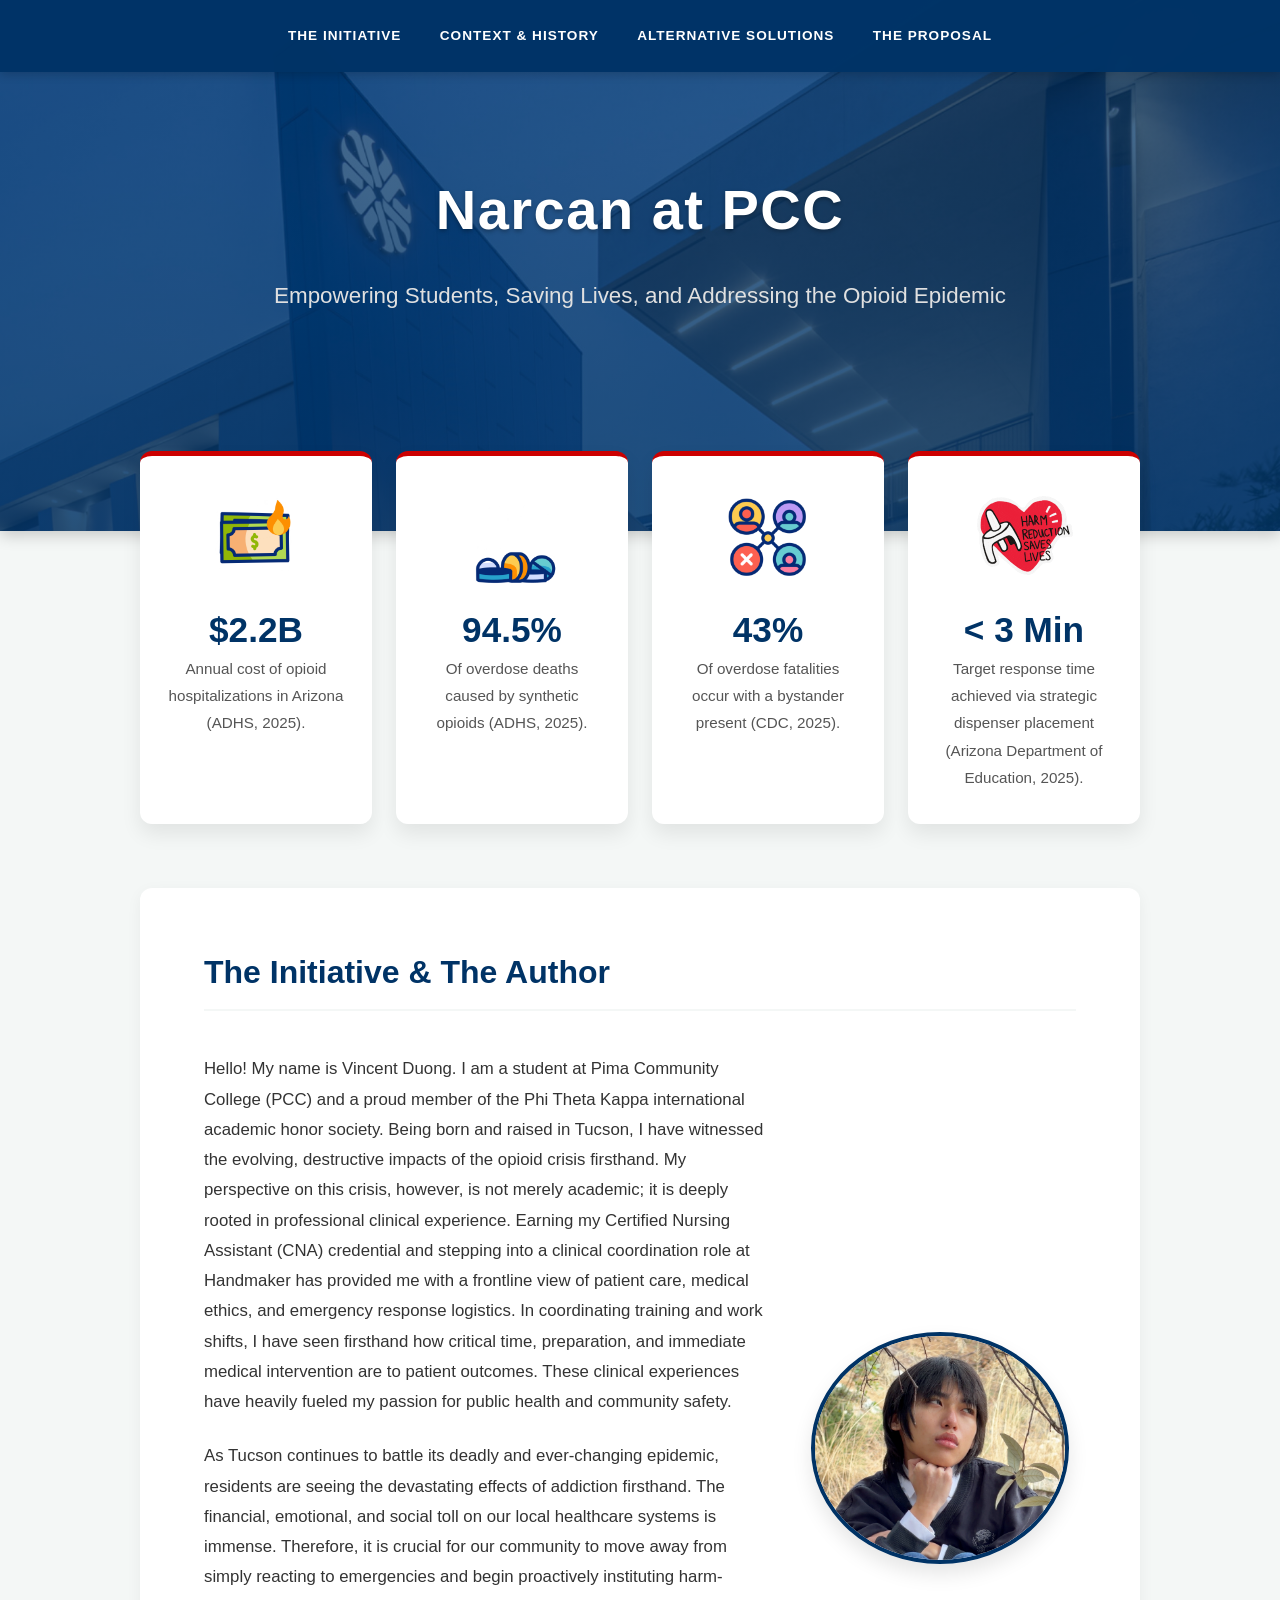
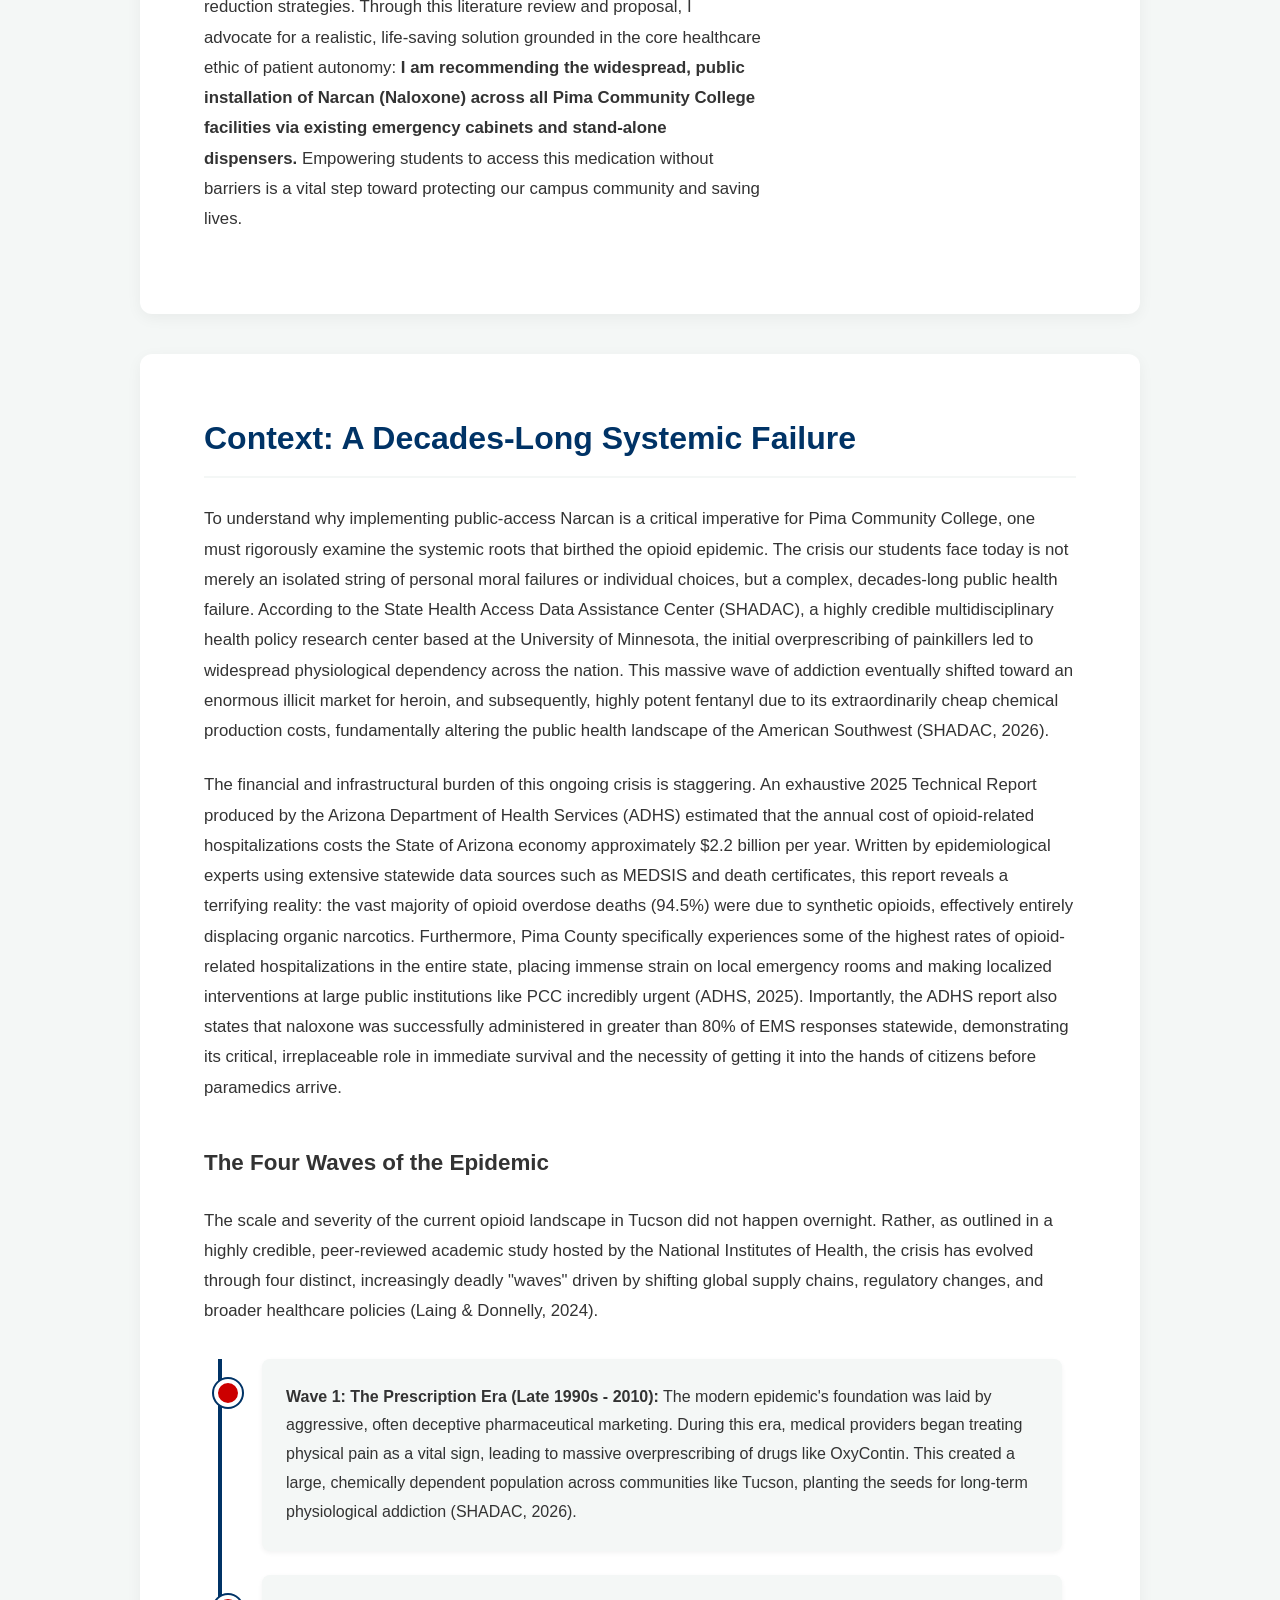
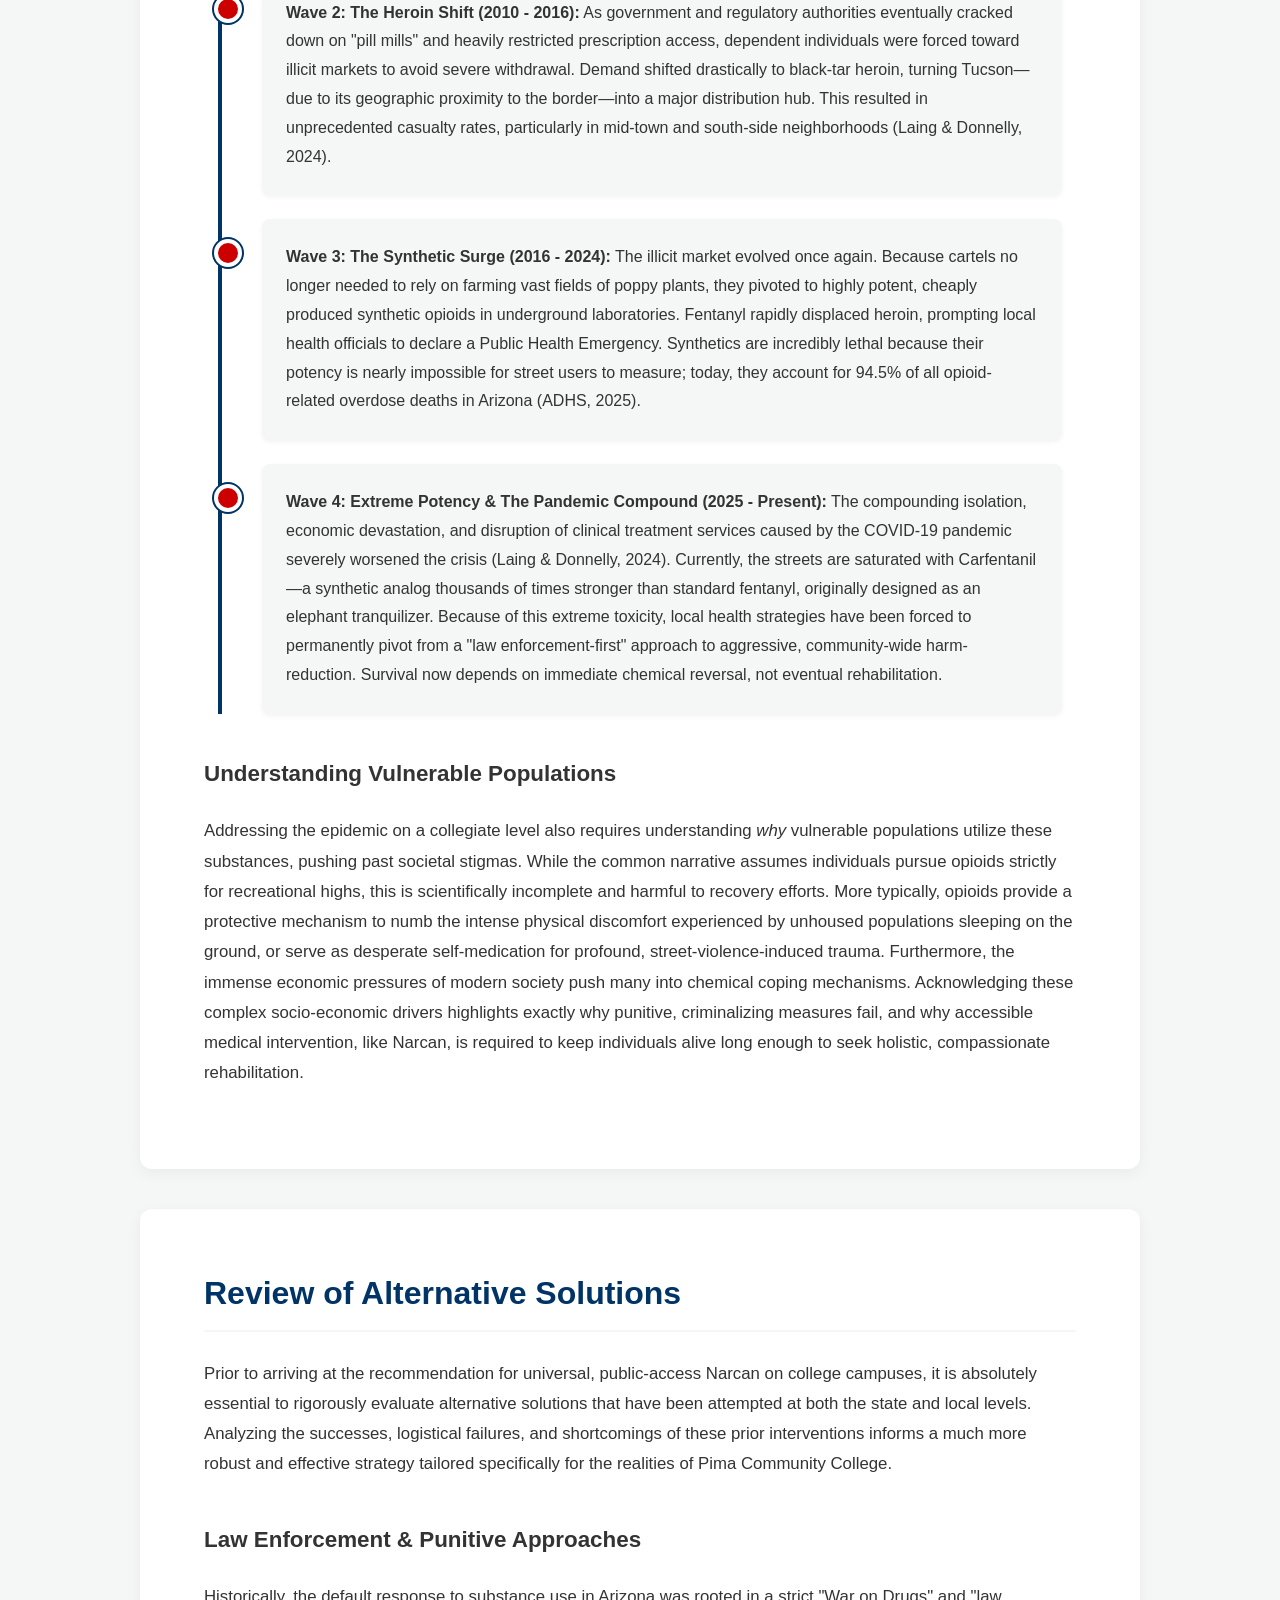
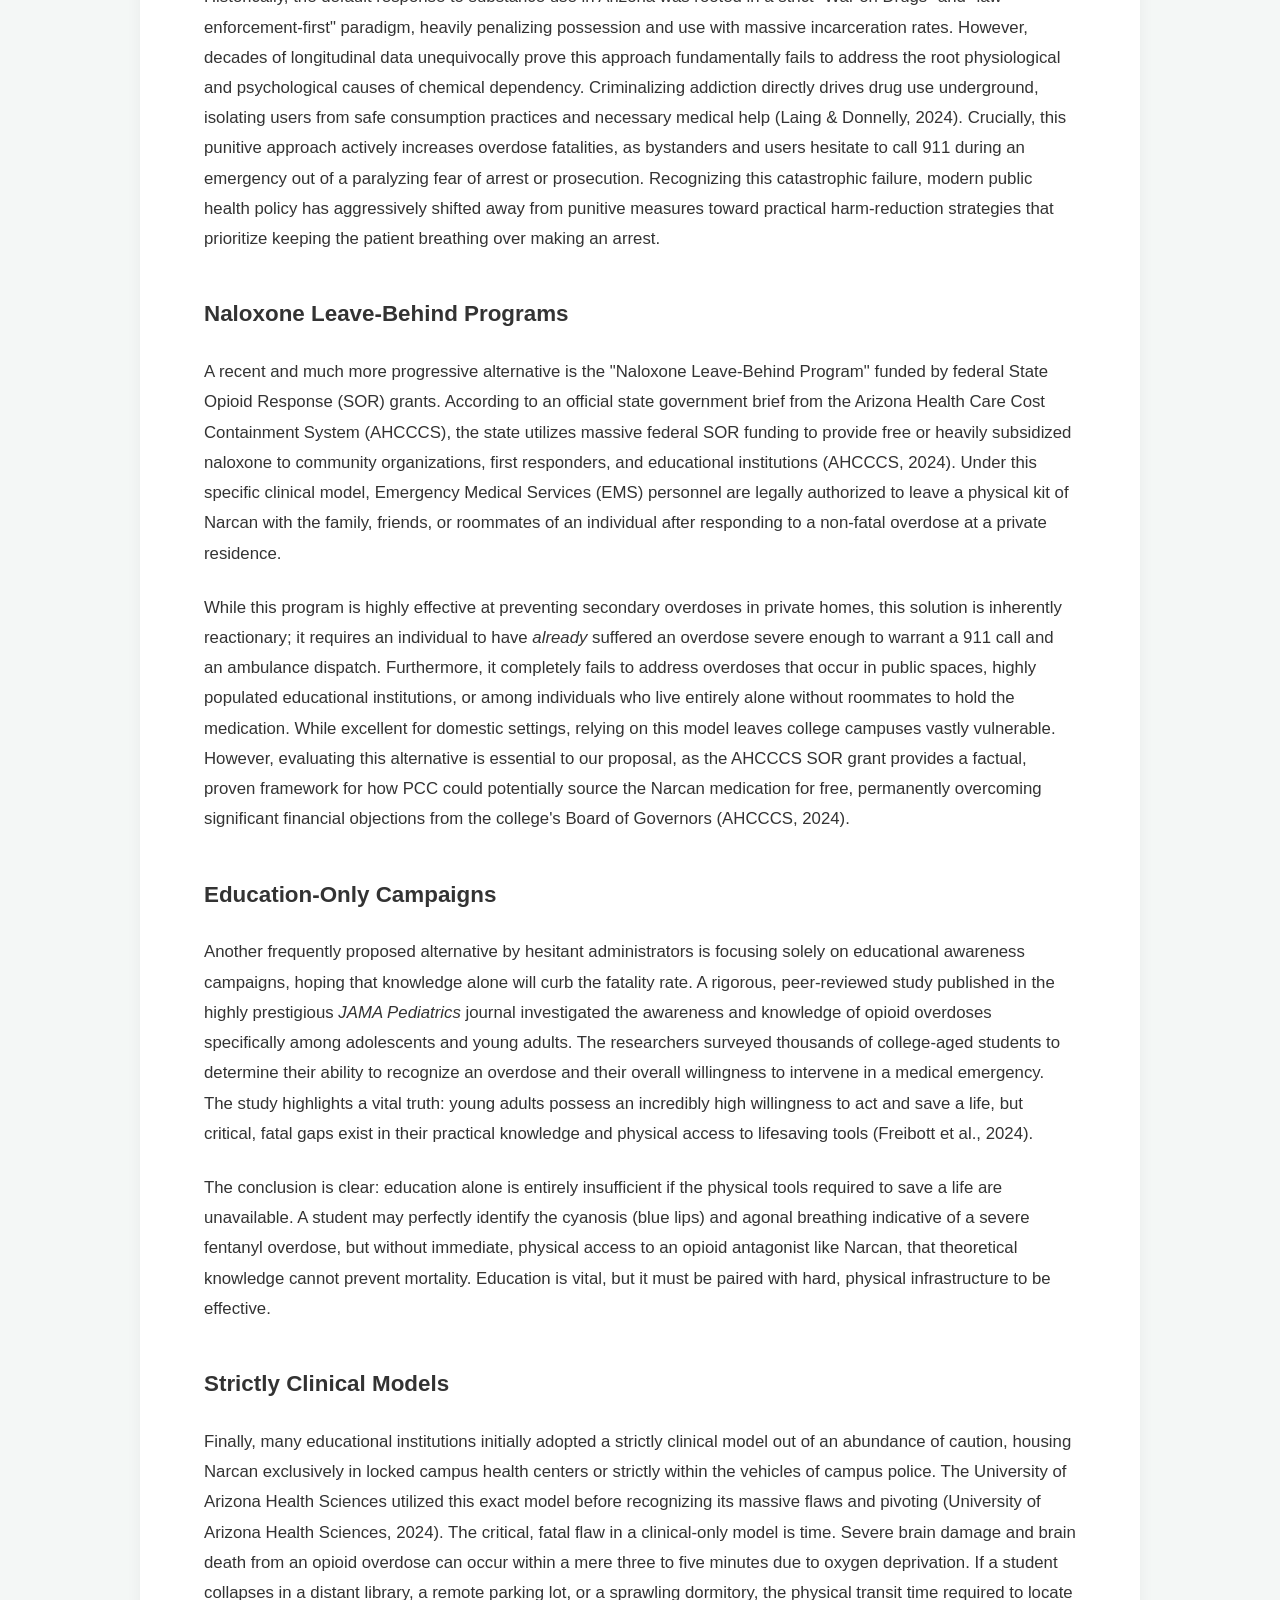
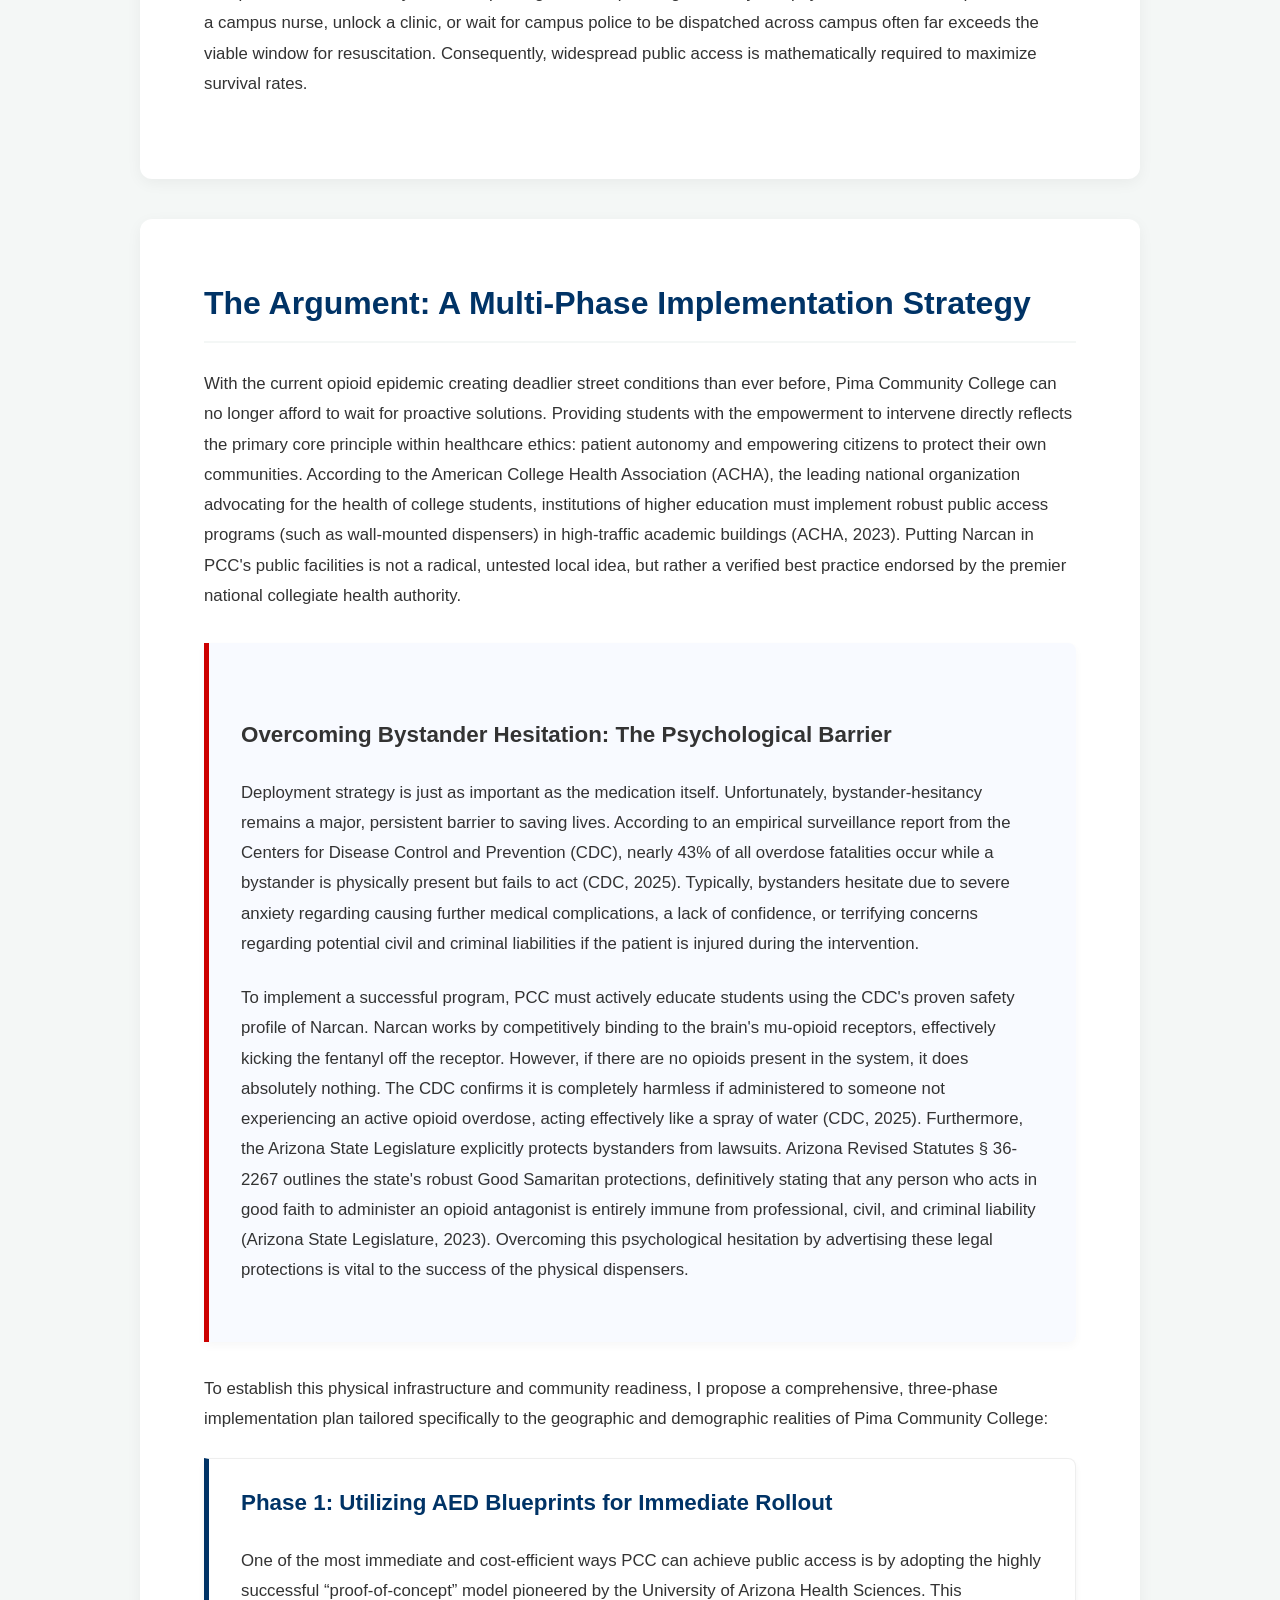
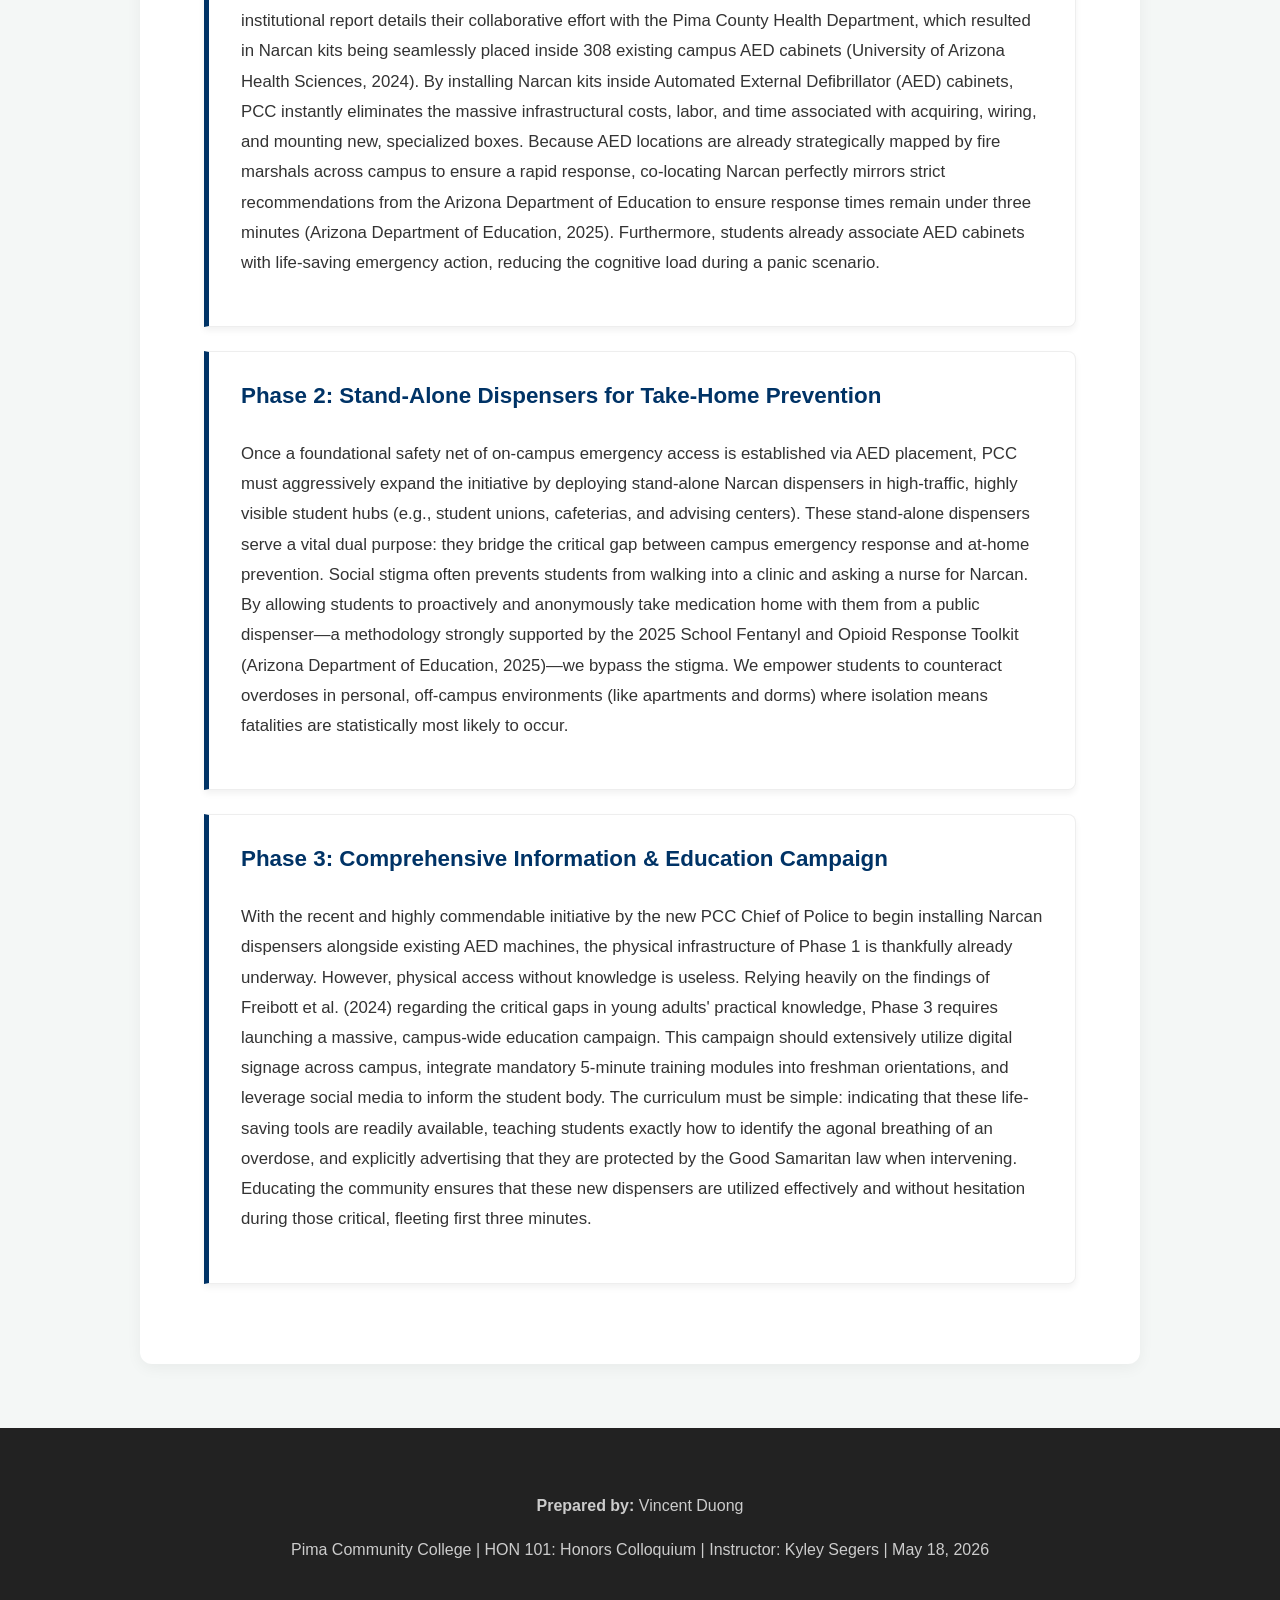
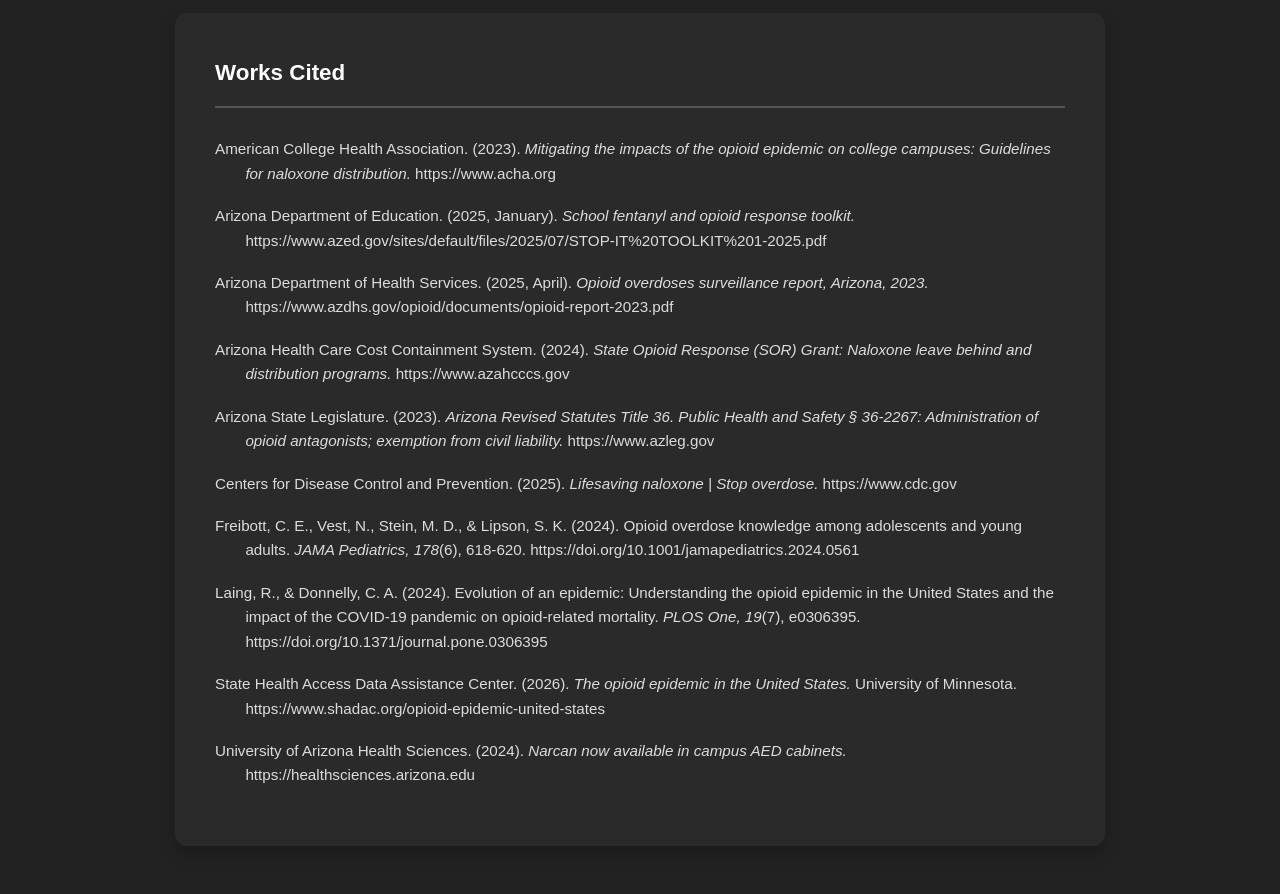
==== commit f96cde2b: "next3" ====
--- a/index.html
+++ b/index.html
@@ -70,7 +70,11 @@
             --card-bg: #ffffff;
         }
 
-        html, body {
+        html {
+            scroll-behavior: smooth;
+        }
+
+        body {
             font-family: 'Segoe UI', Tahoma, Geneva, Verdana, sans-serif;
             line-height: 1.8; 
             margin: 0;
@@ -78,7 +82,8 @@
             color: var(--text-dark);
             background-color: var(--bg-color);
             overflow-x: hidden; 
-            scroll-behavior: smooth;
+            width: 100%;
+            position: relative;
         }
 
         /* --- PARALLAX BACKGROUND HEADER --- */
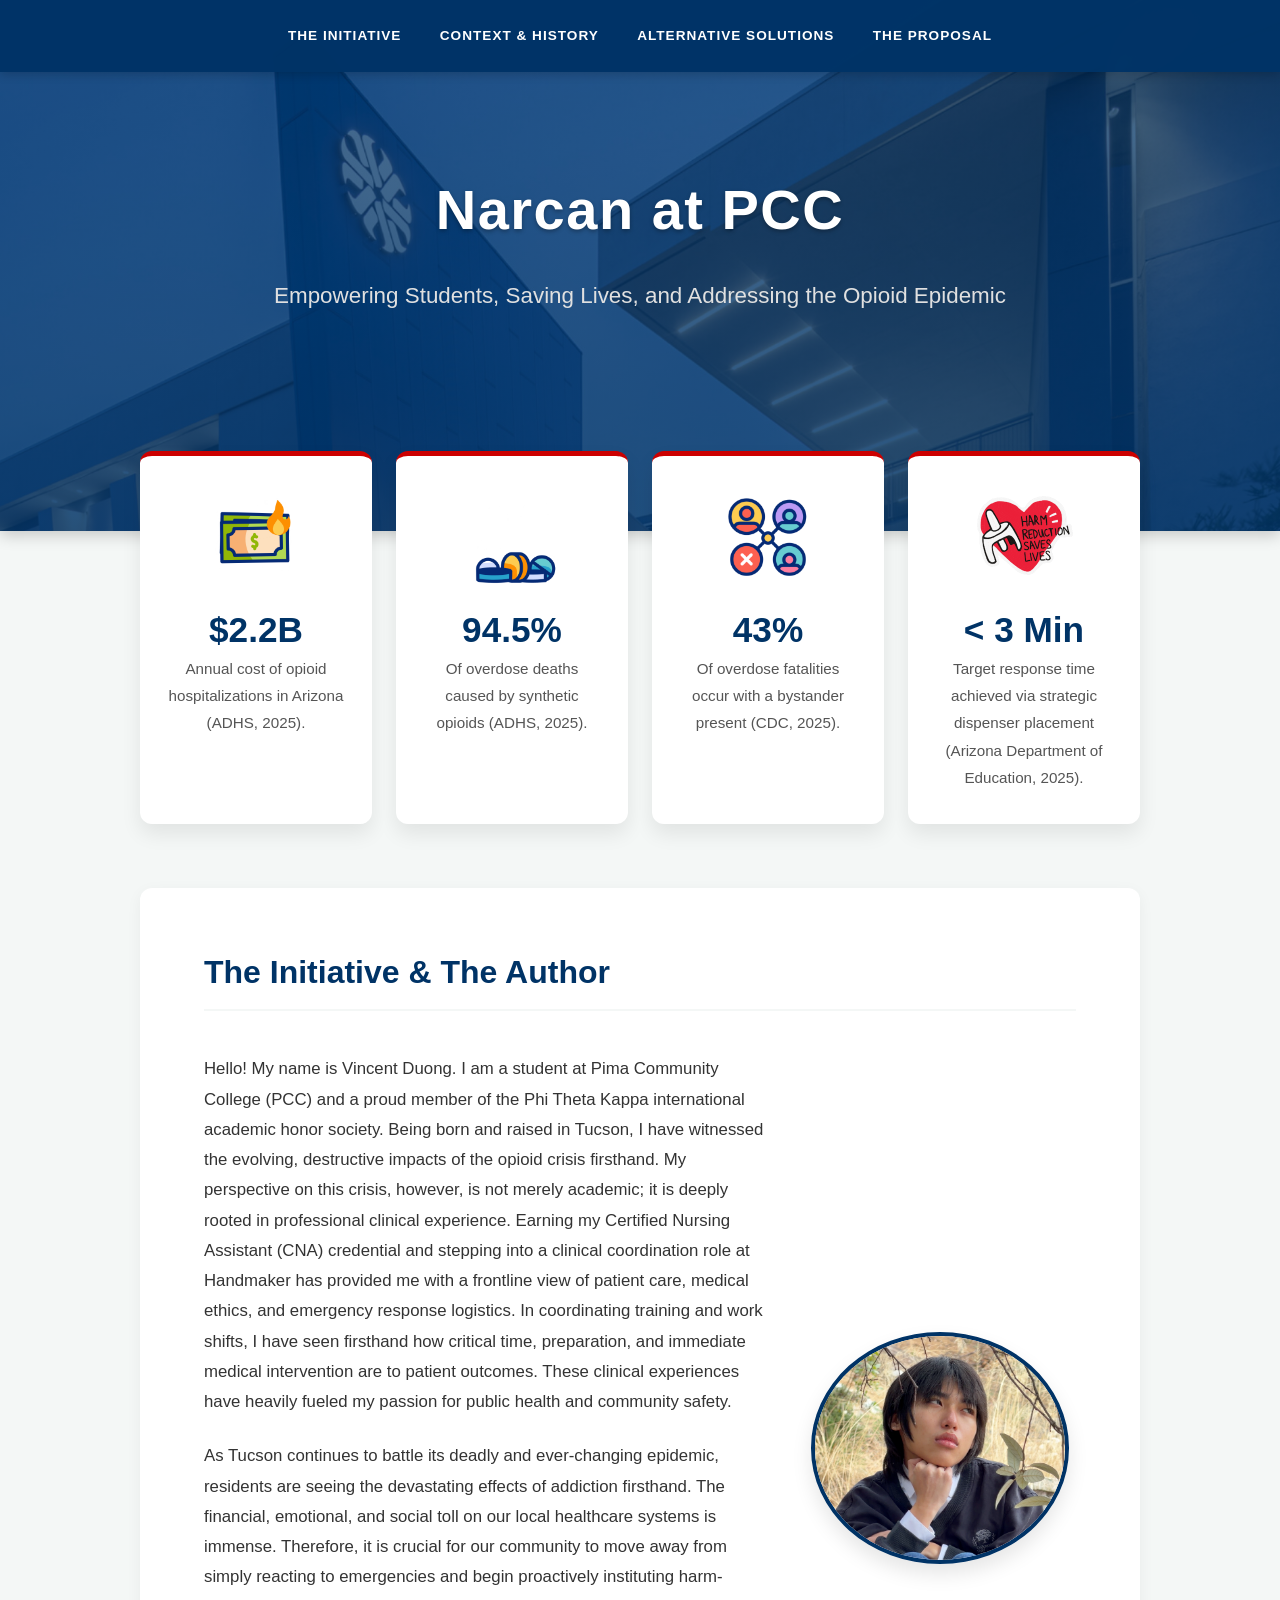
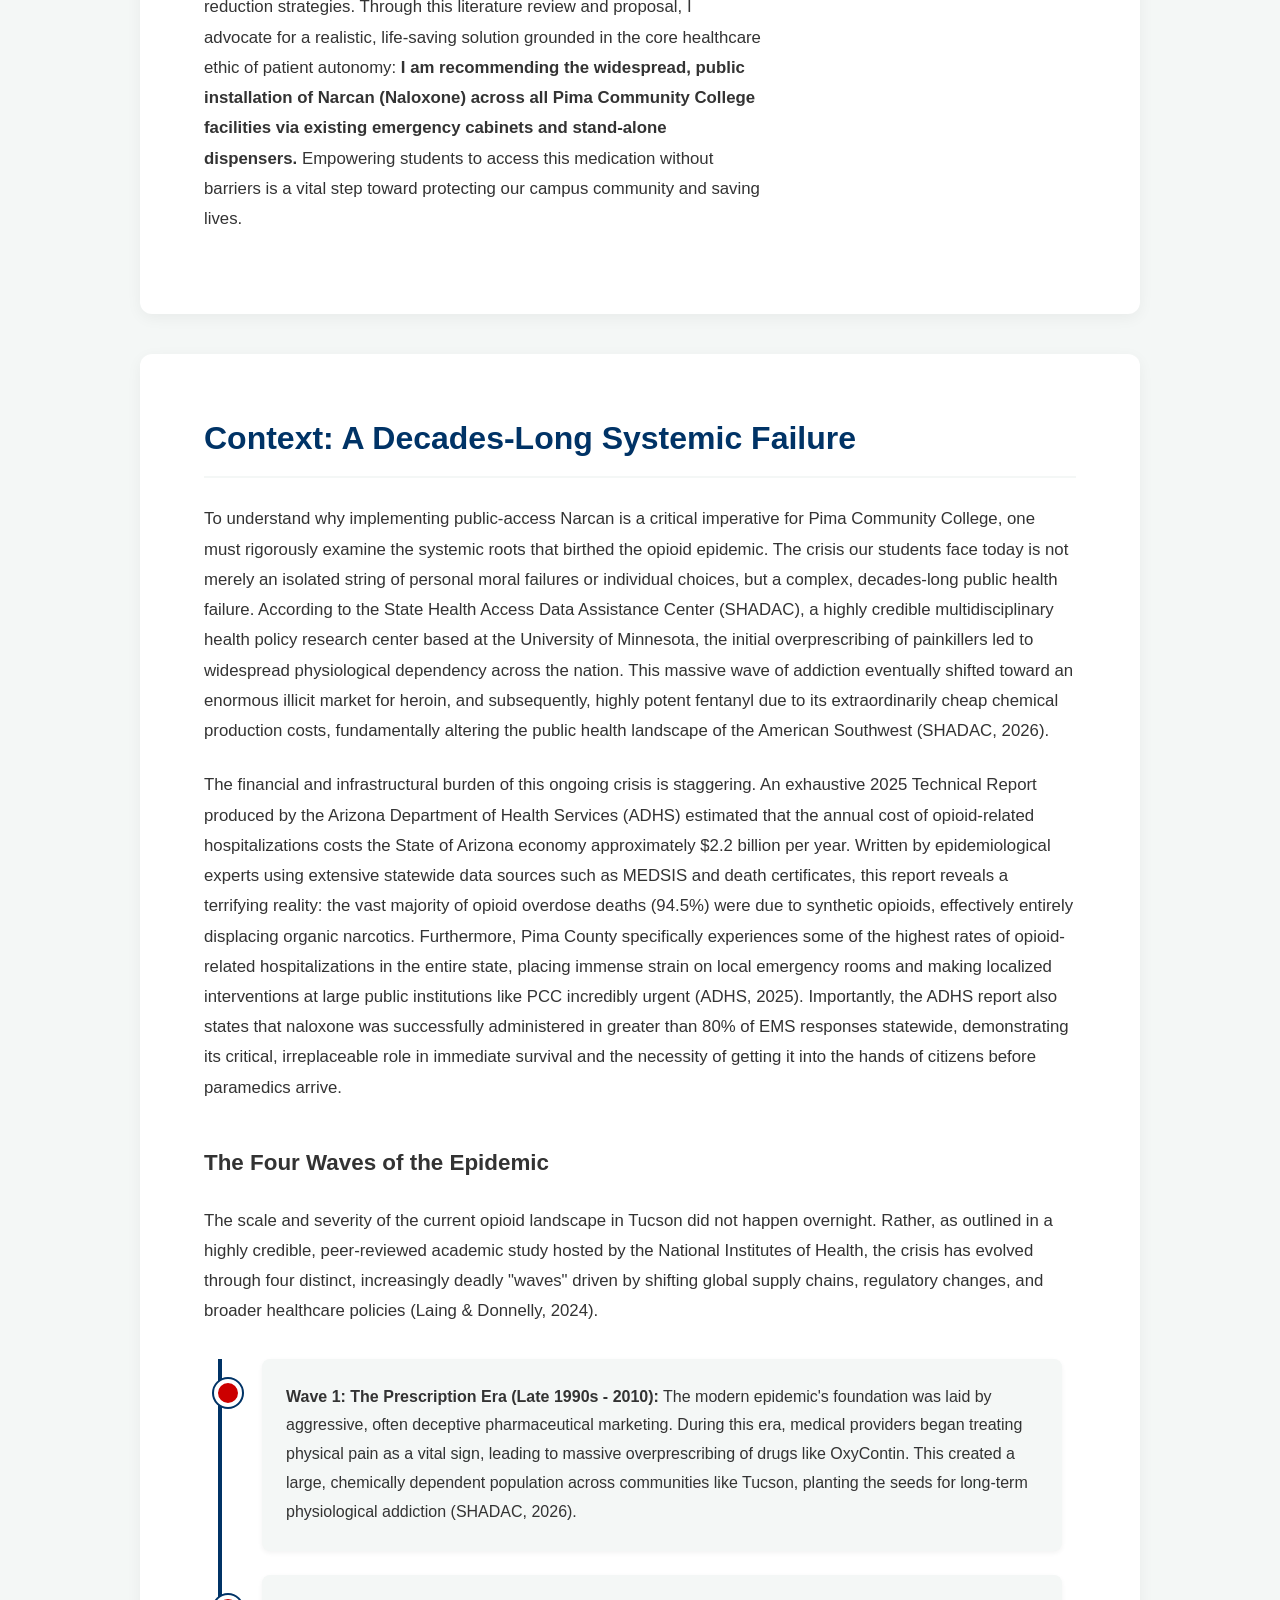
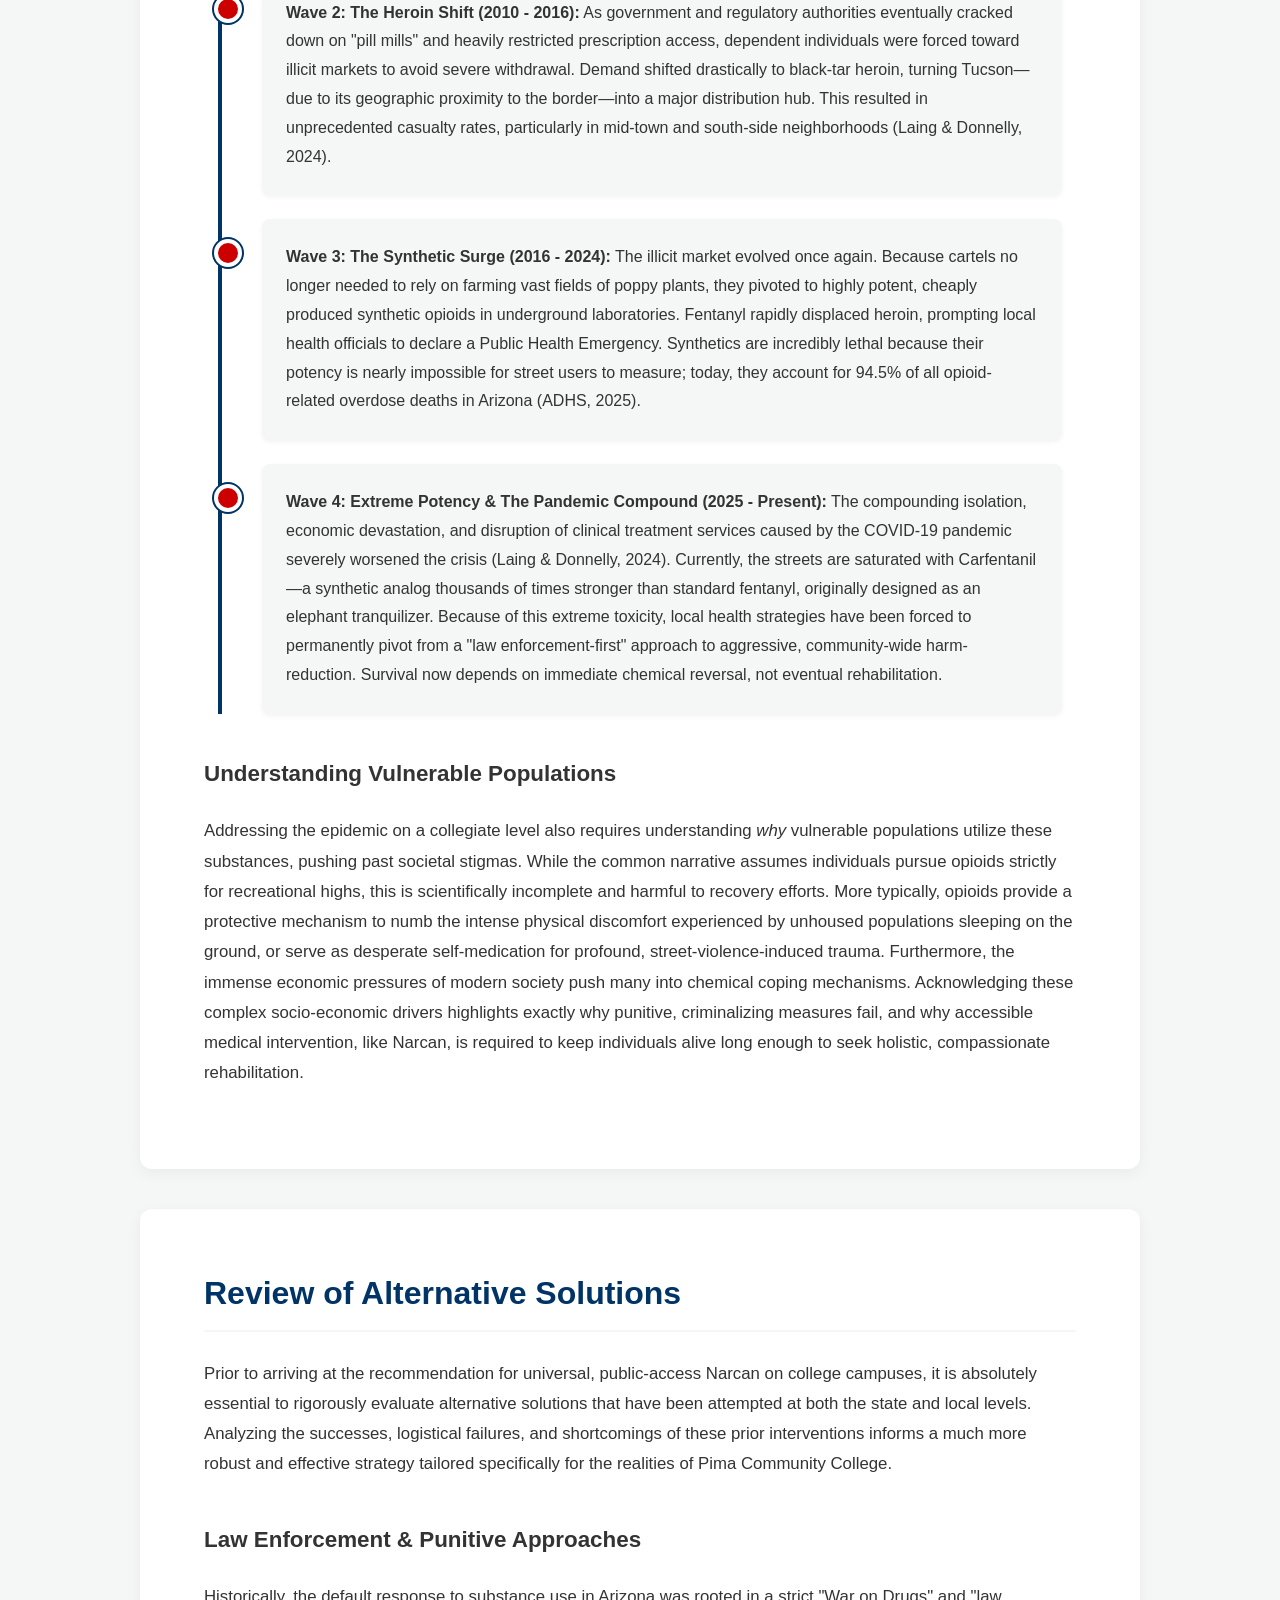
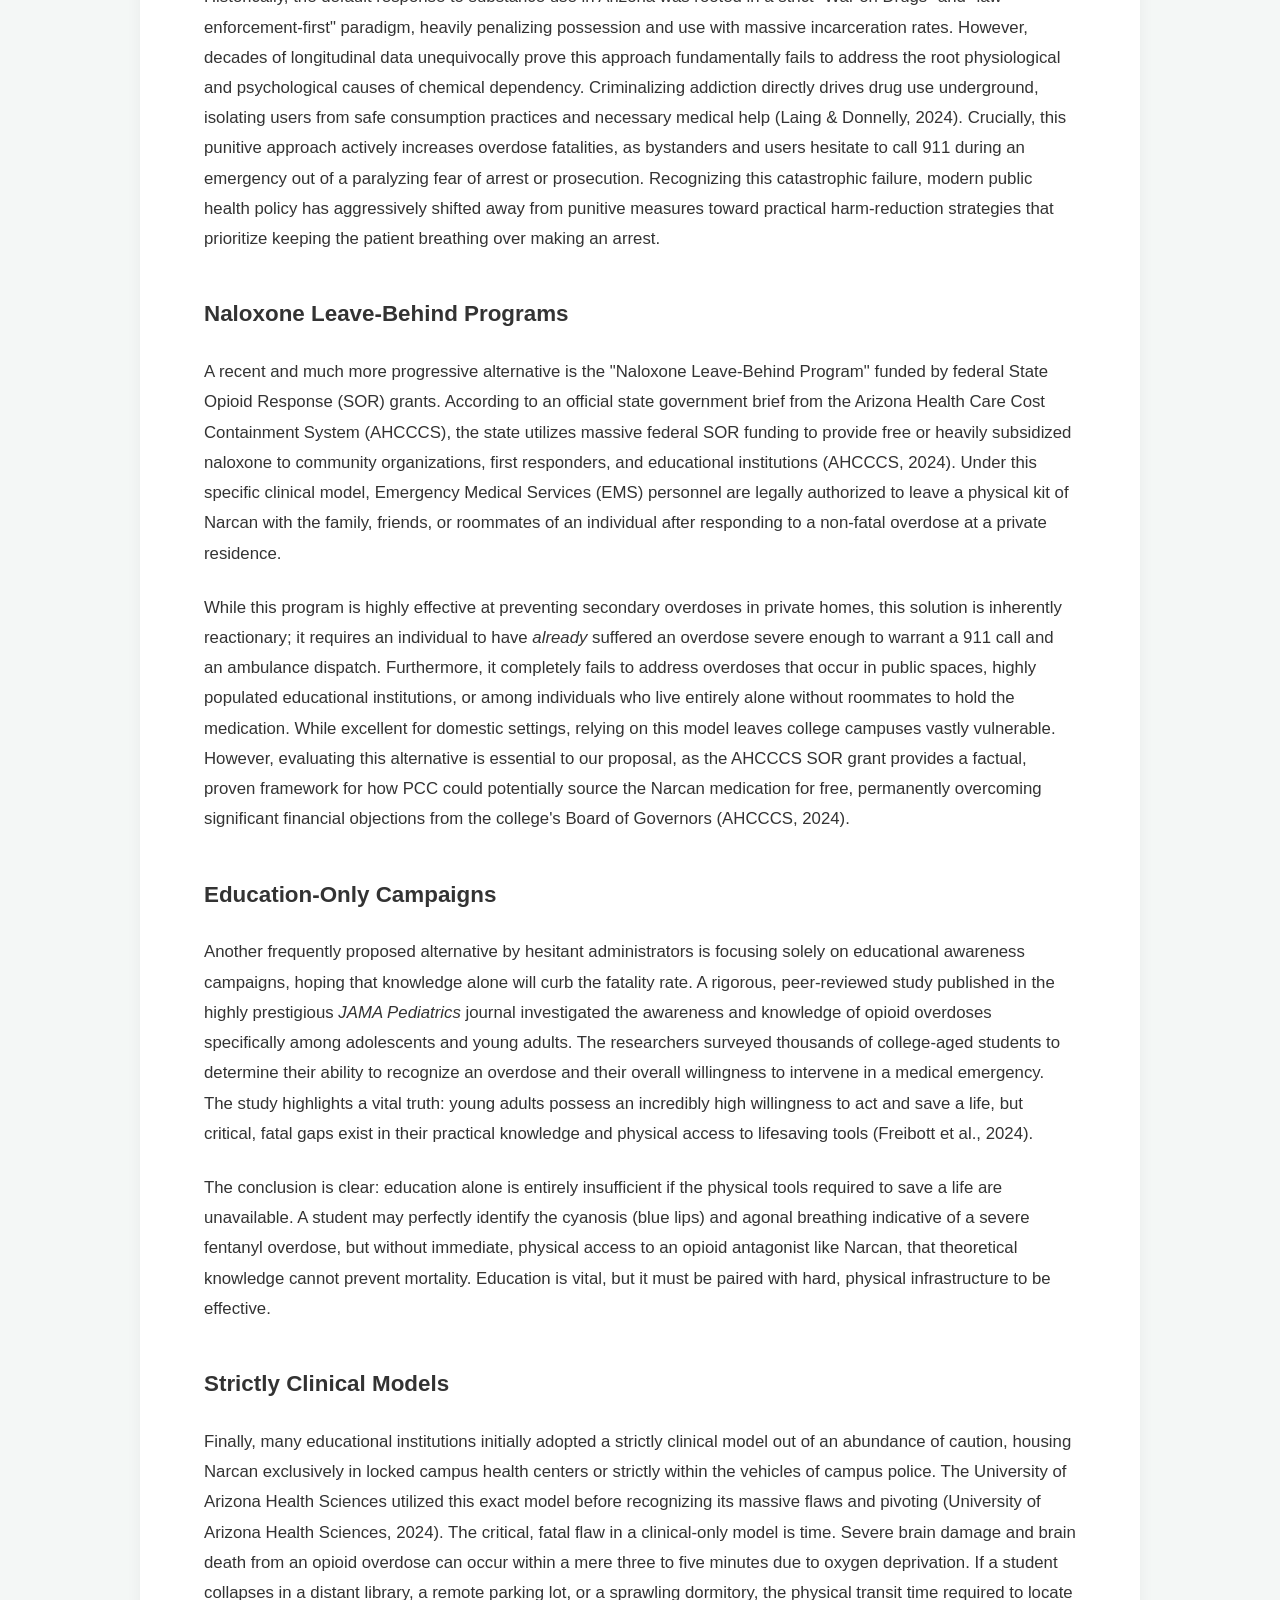
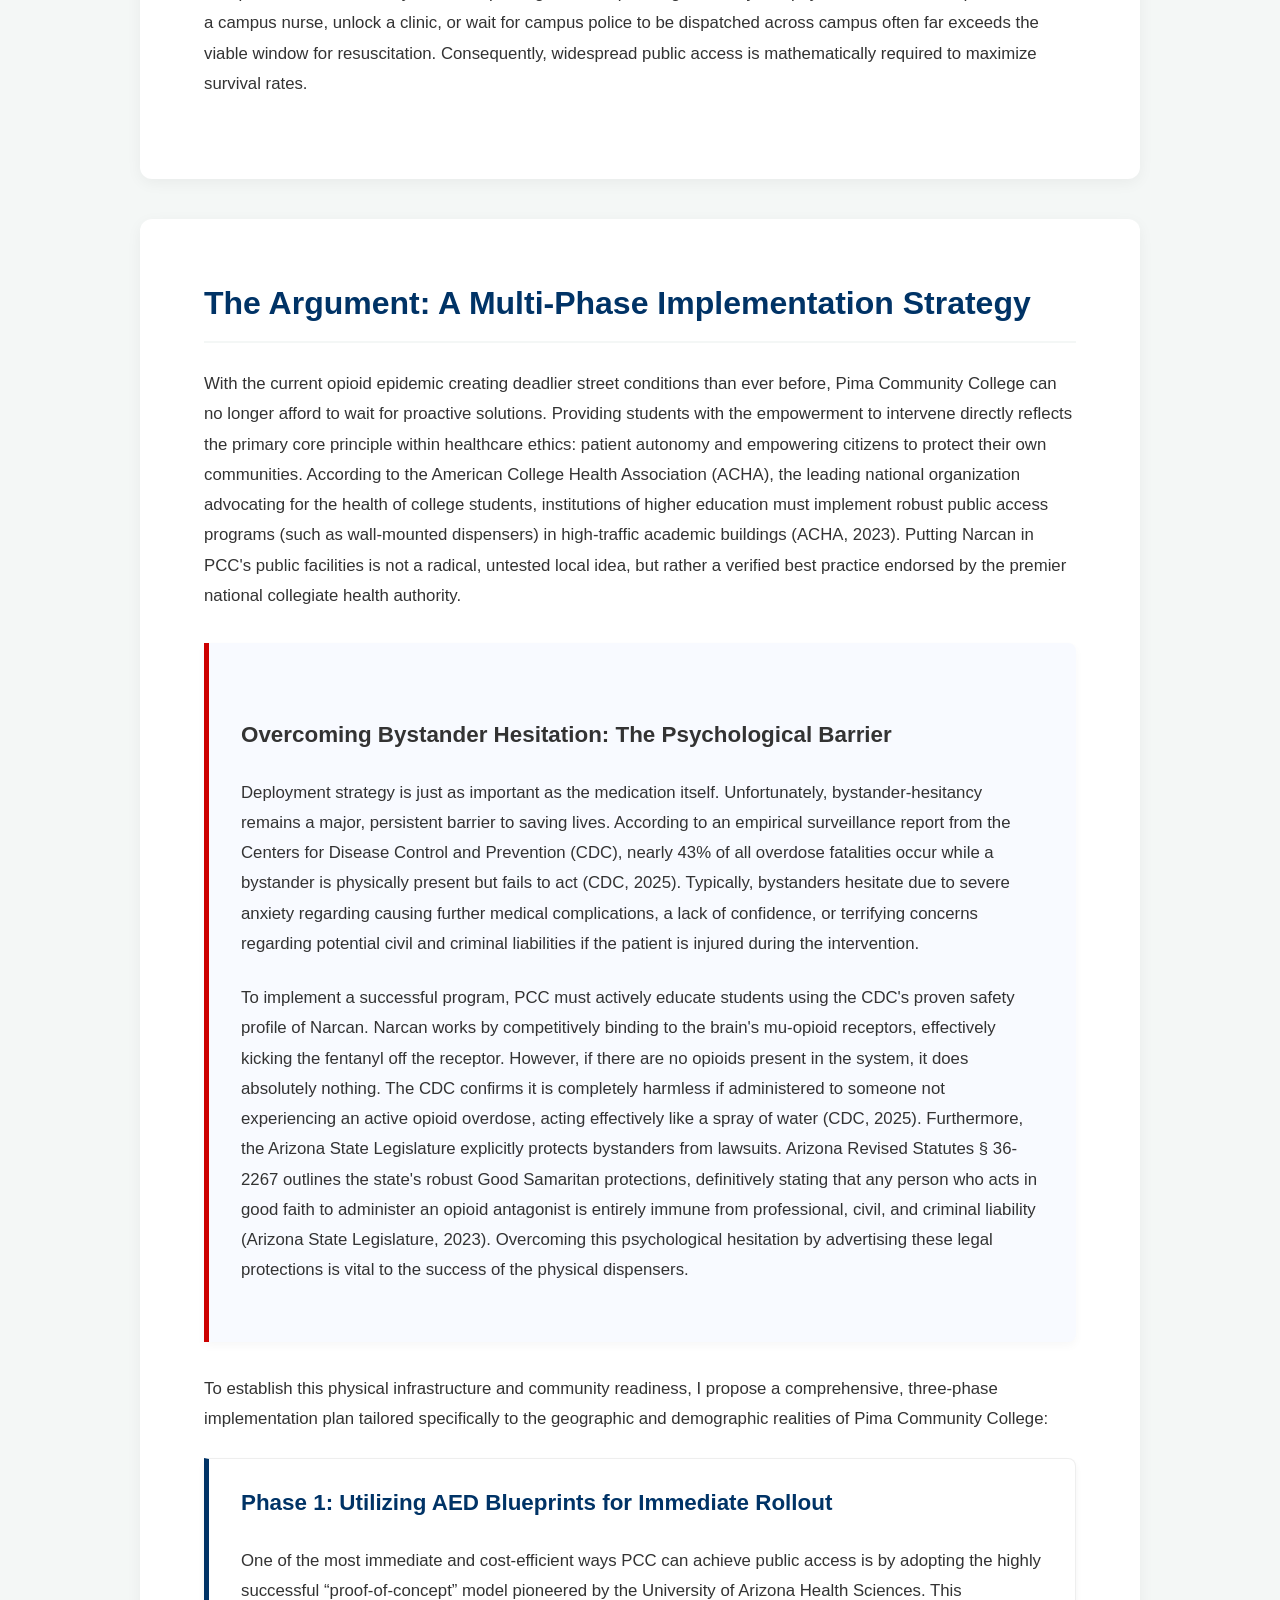
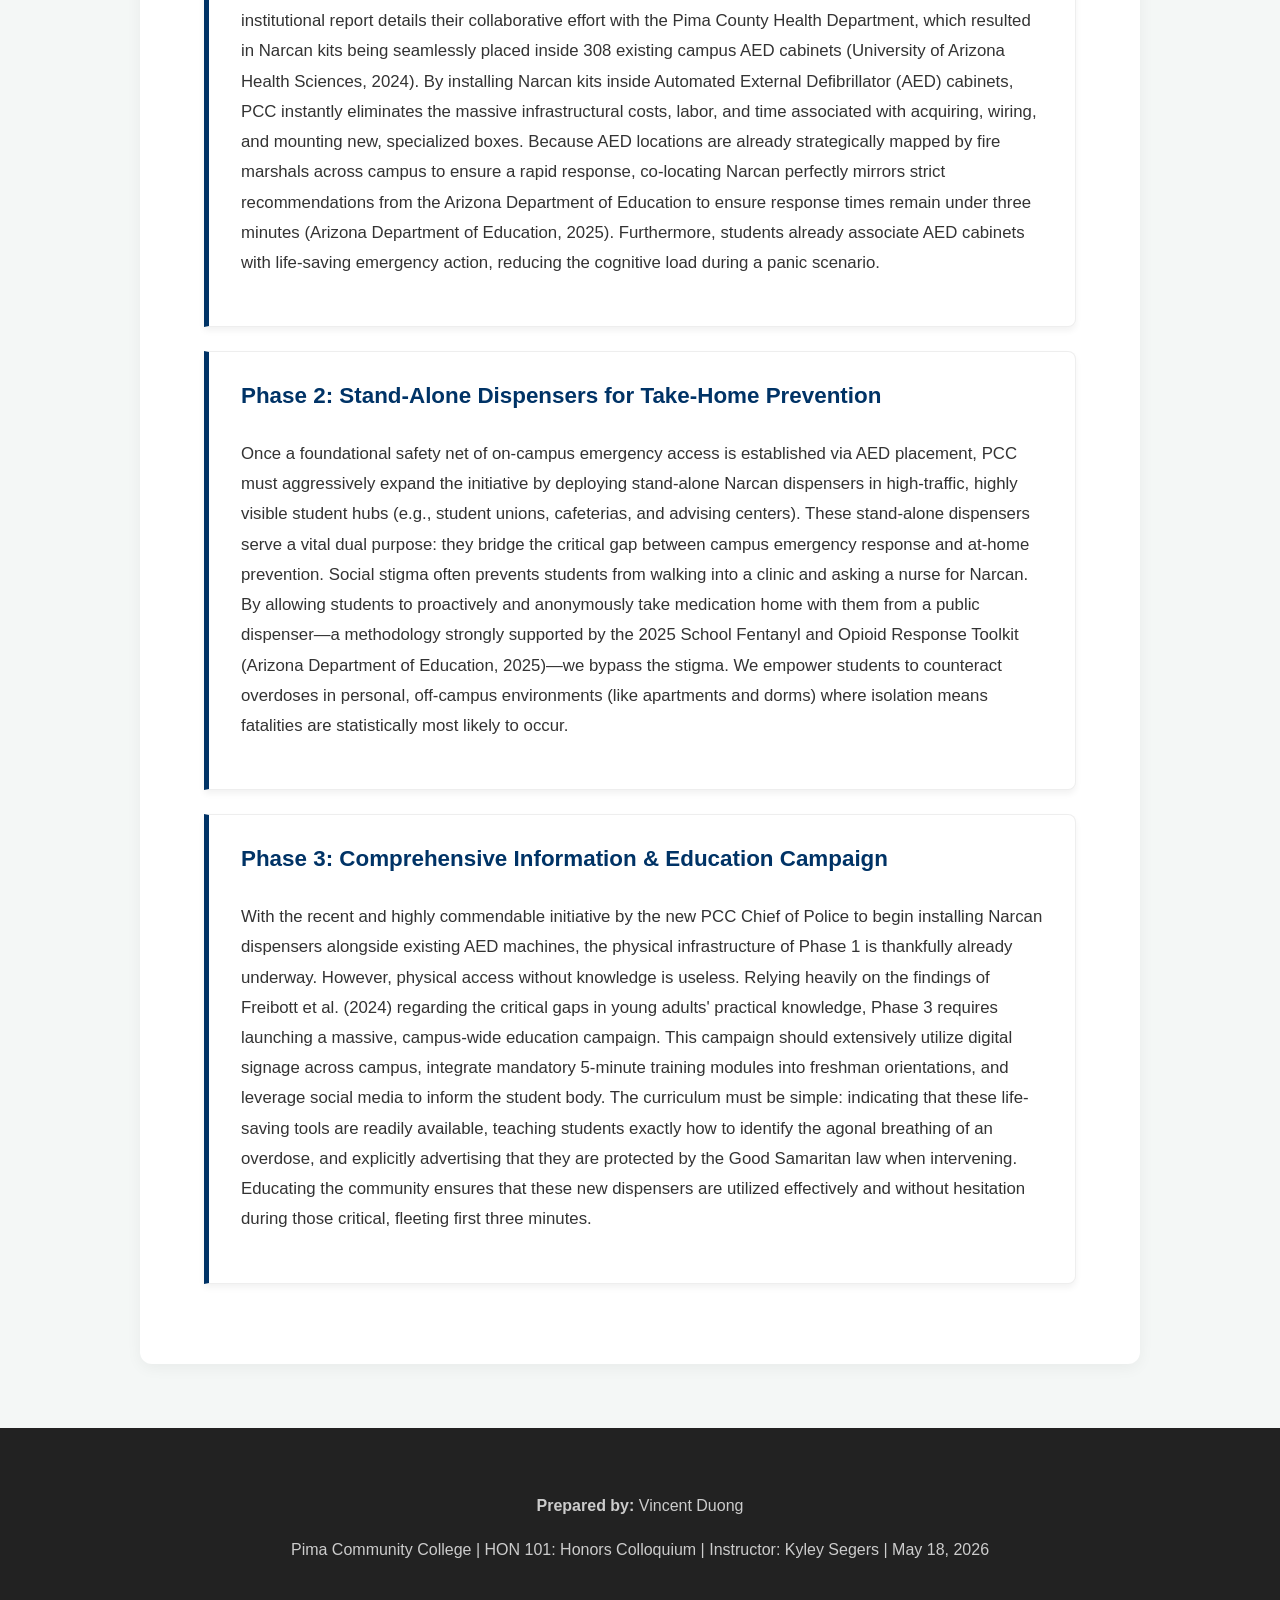
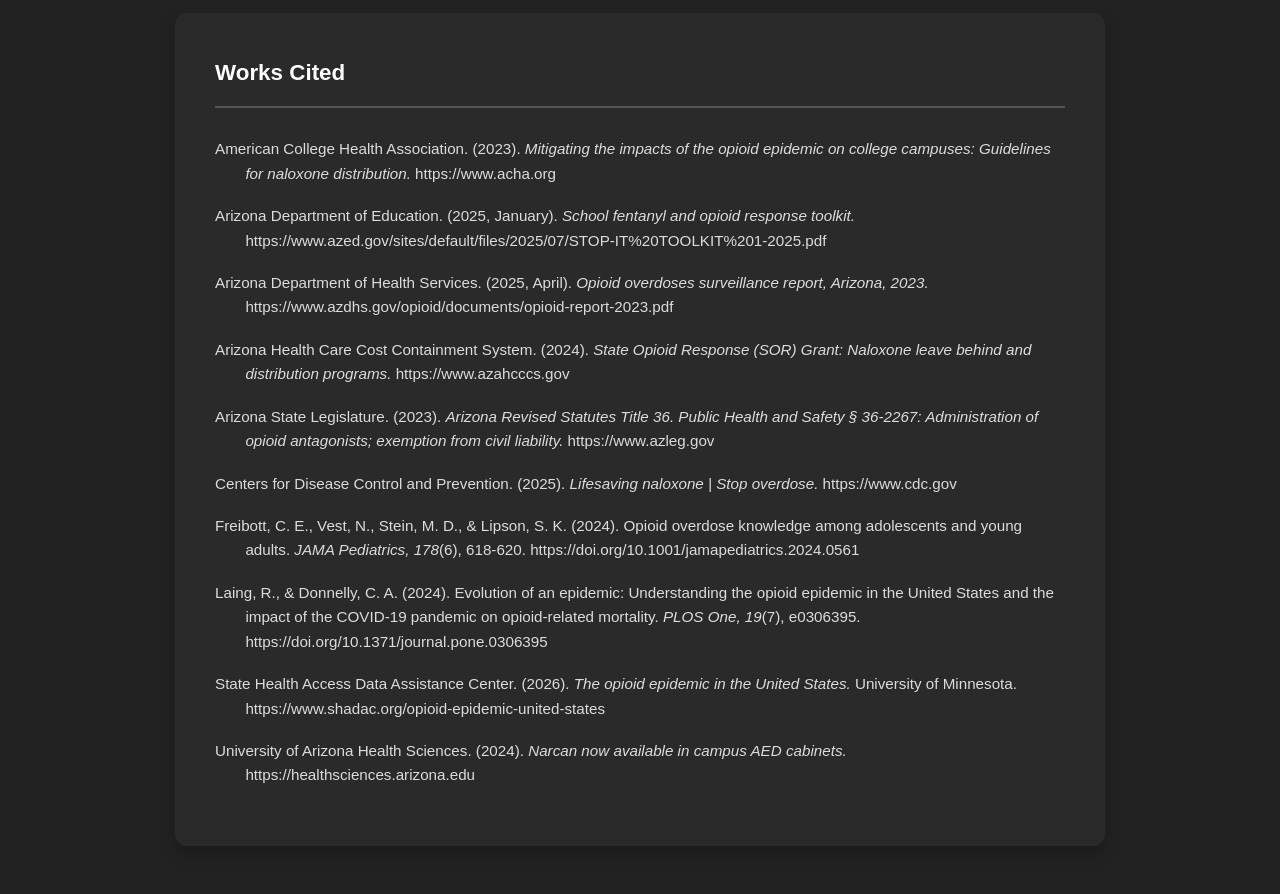
==== commit a16d1611: "next5" ====
--- a/index.html
+++ b/index.html
@@ -466,7 +466,8 @@
                 });
             }, {
                 root: null,
-                threshold: 0.15 
+                threshold: 0.02, /* Fixed for mobile height constraints */
+                rootMargin: "0px 0px -50px 0px"
             });
 
             reveals.forEach(reveal => {
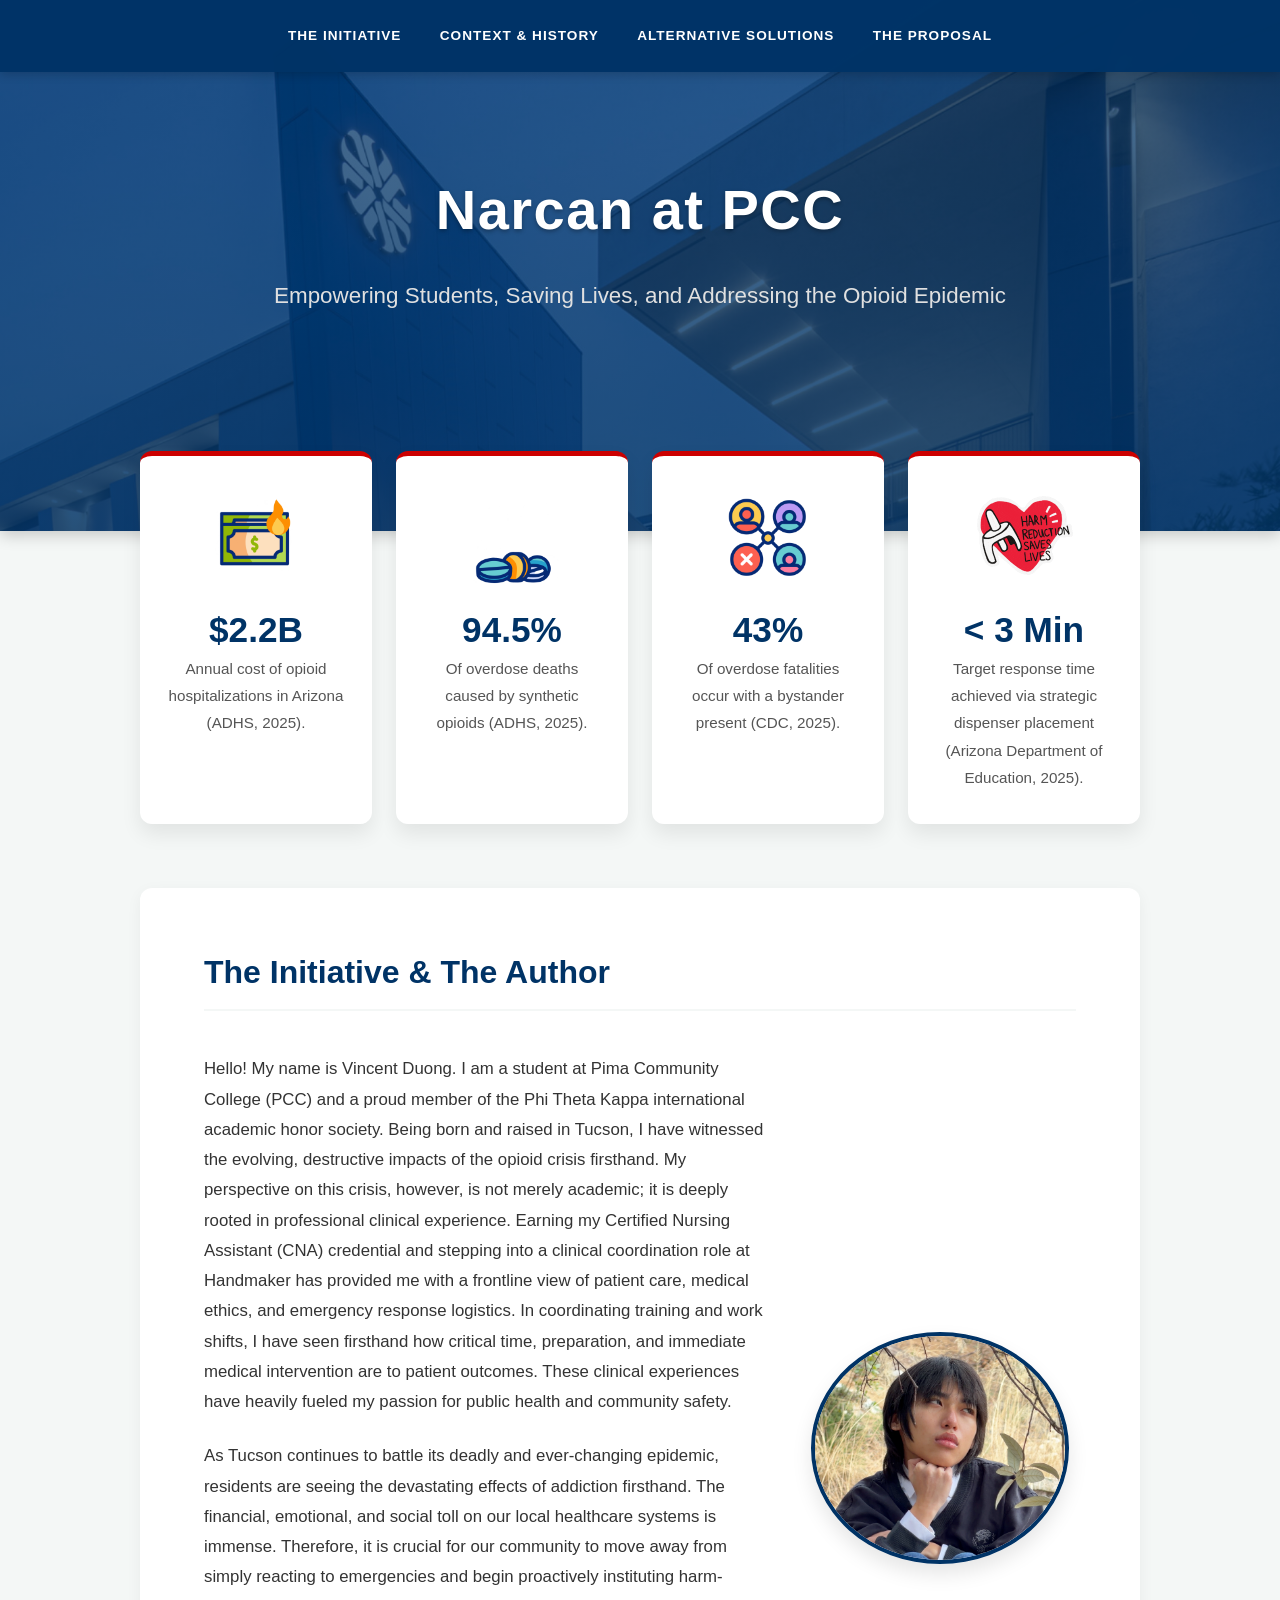
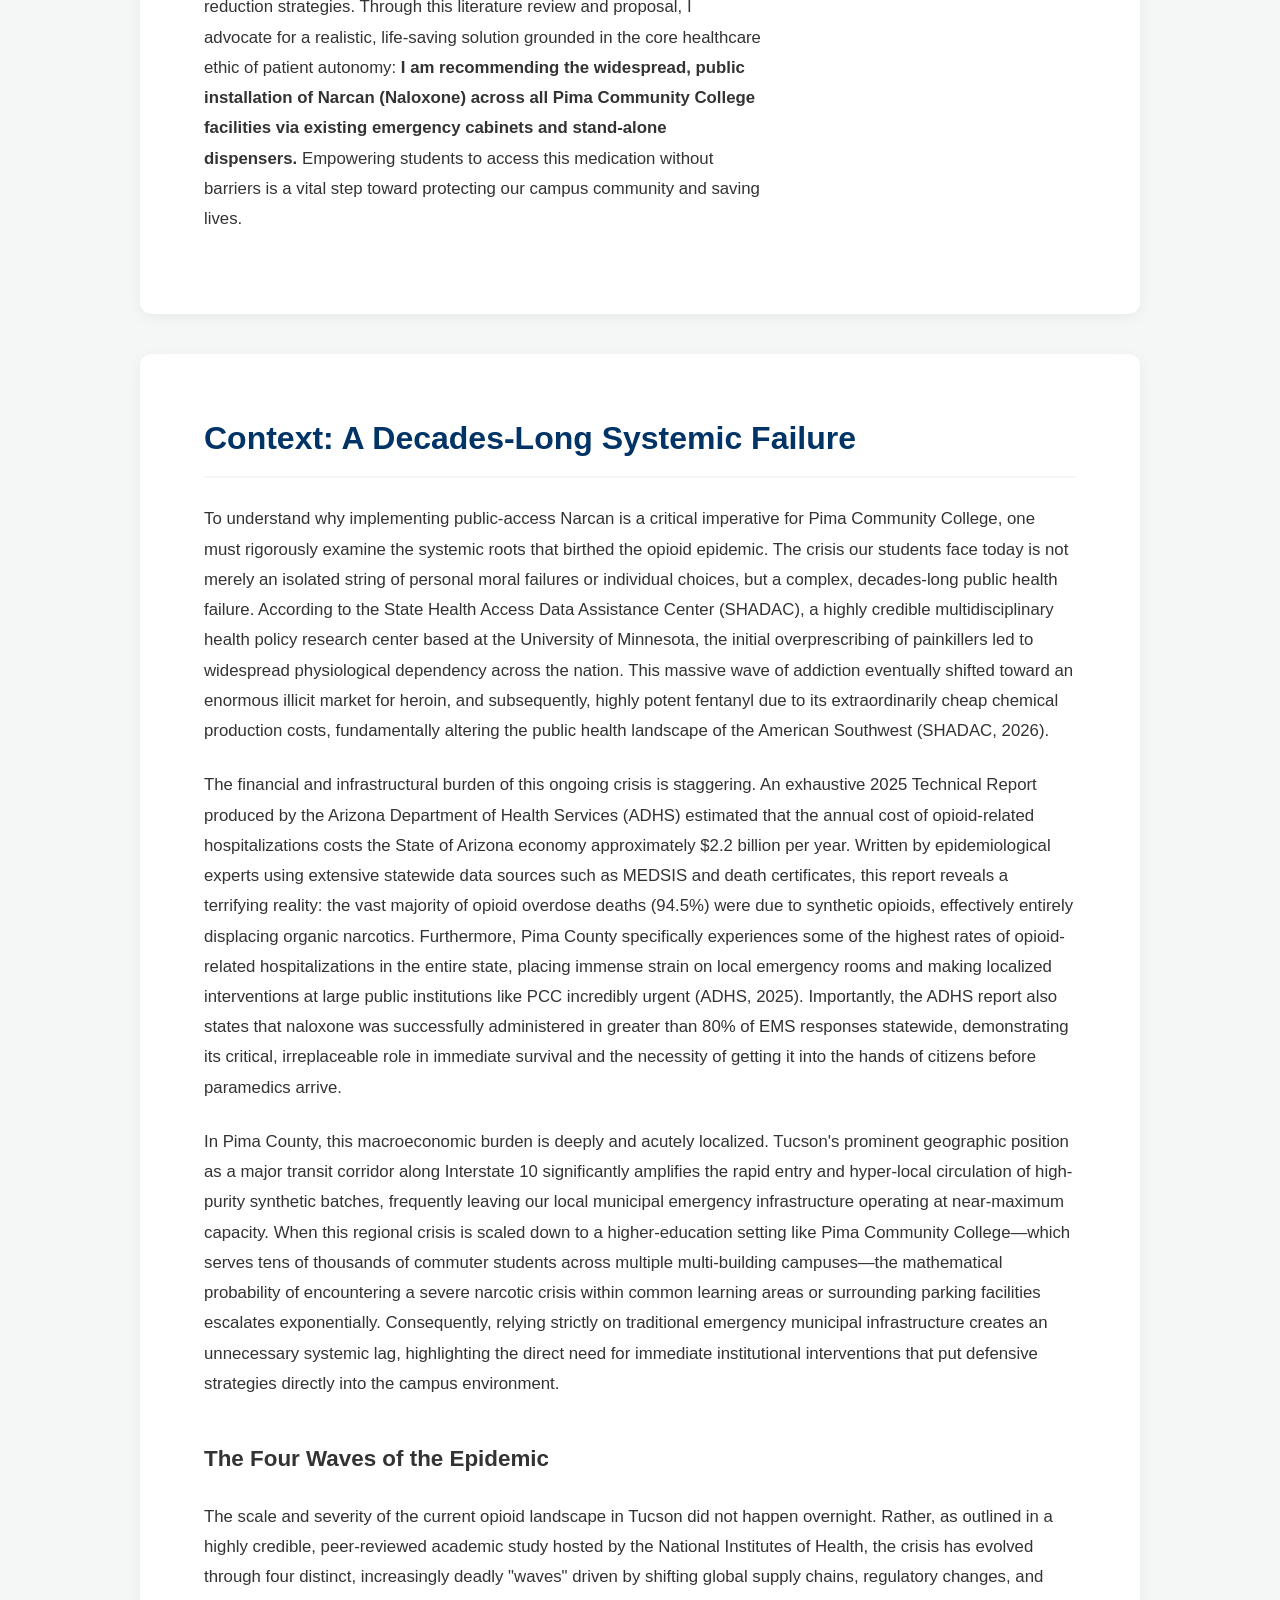
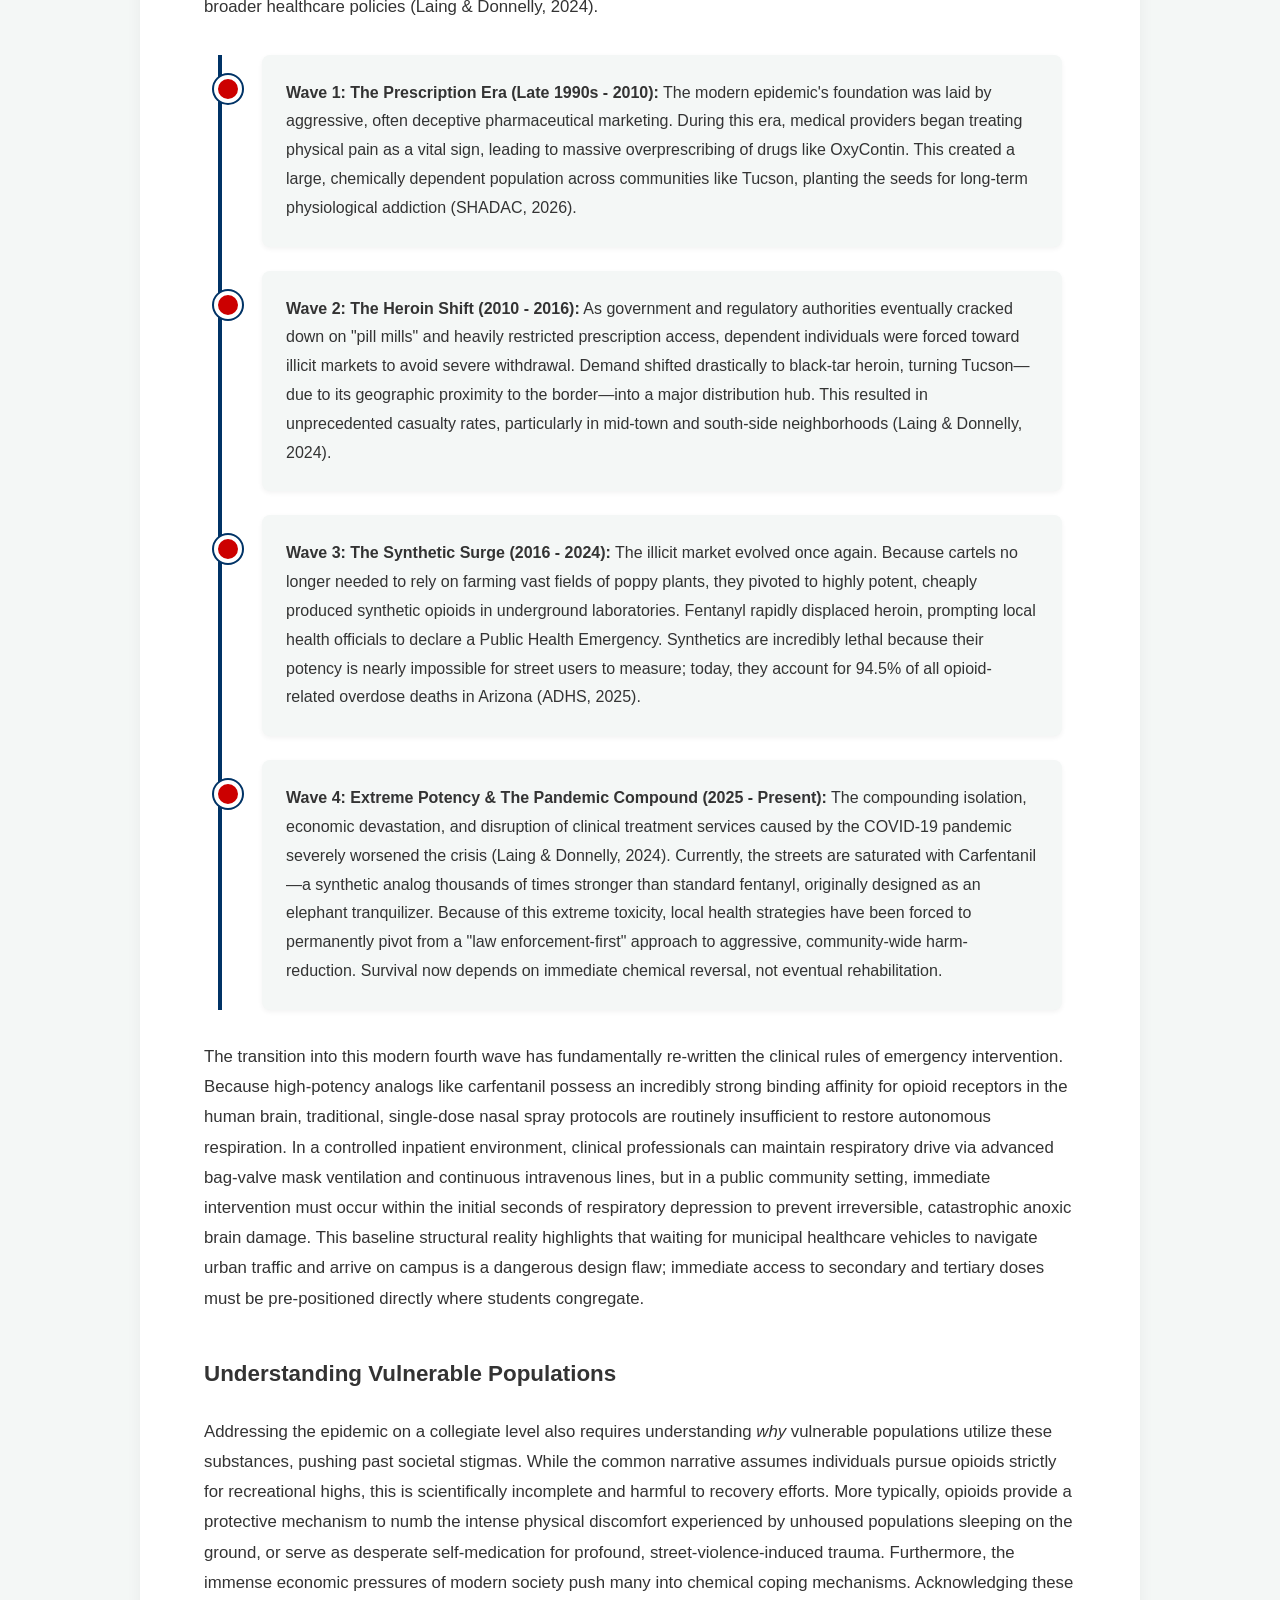
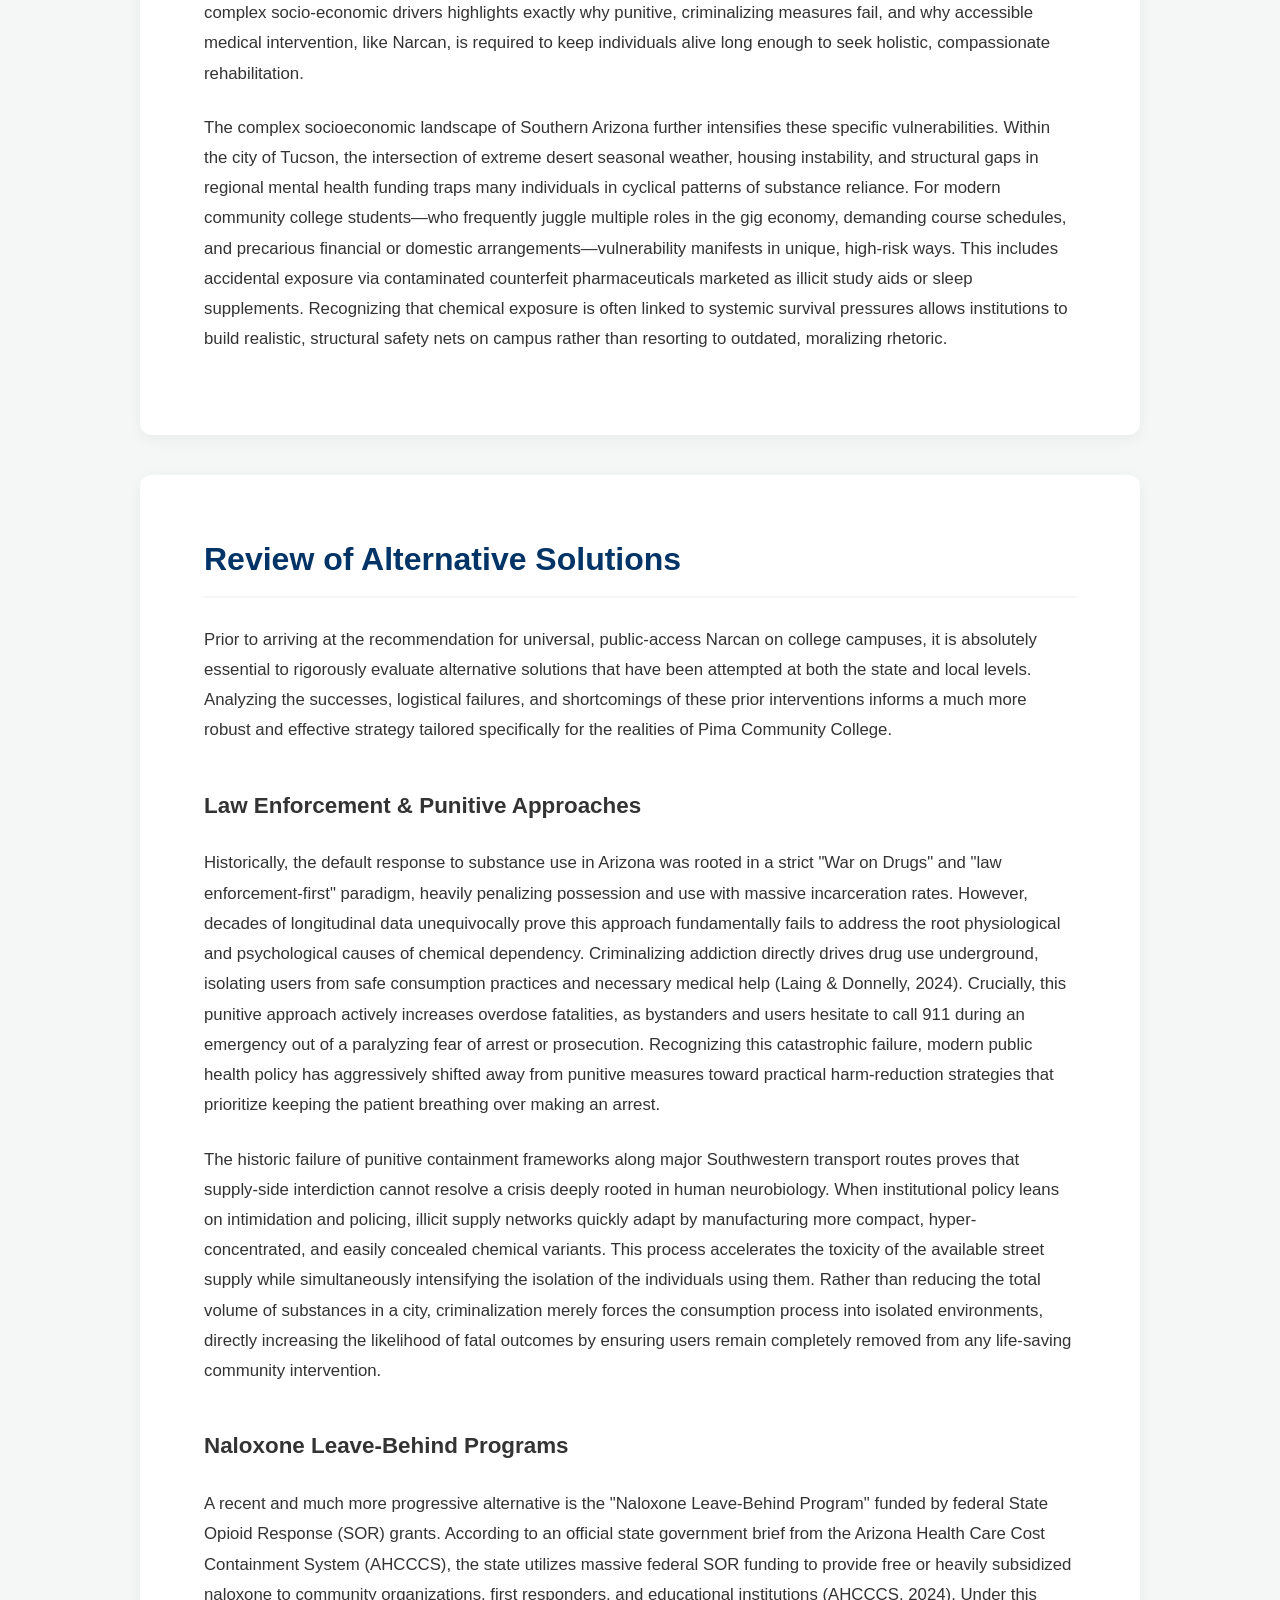
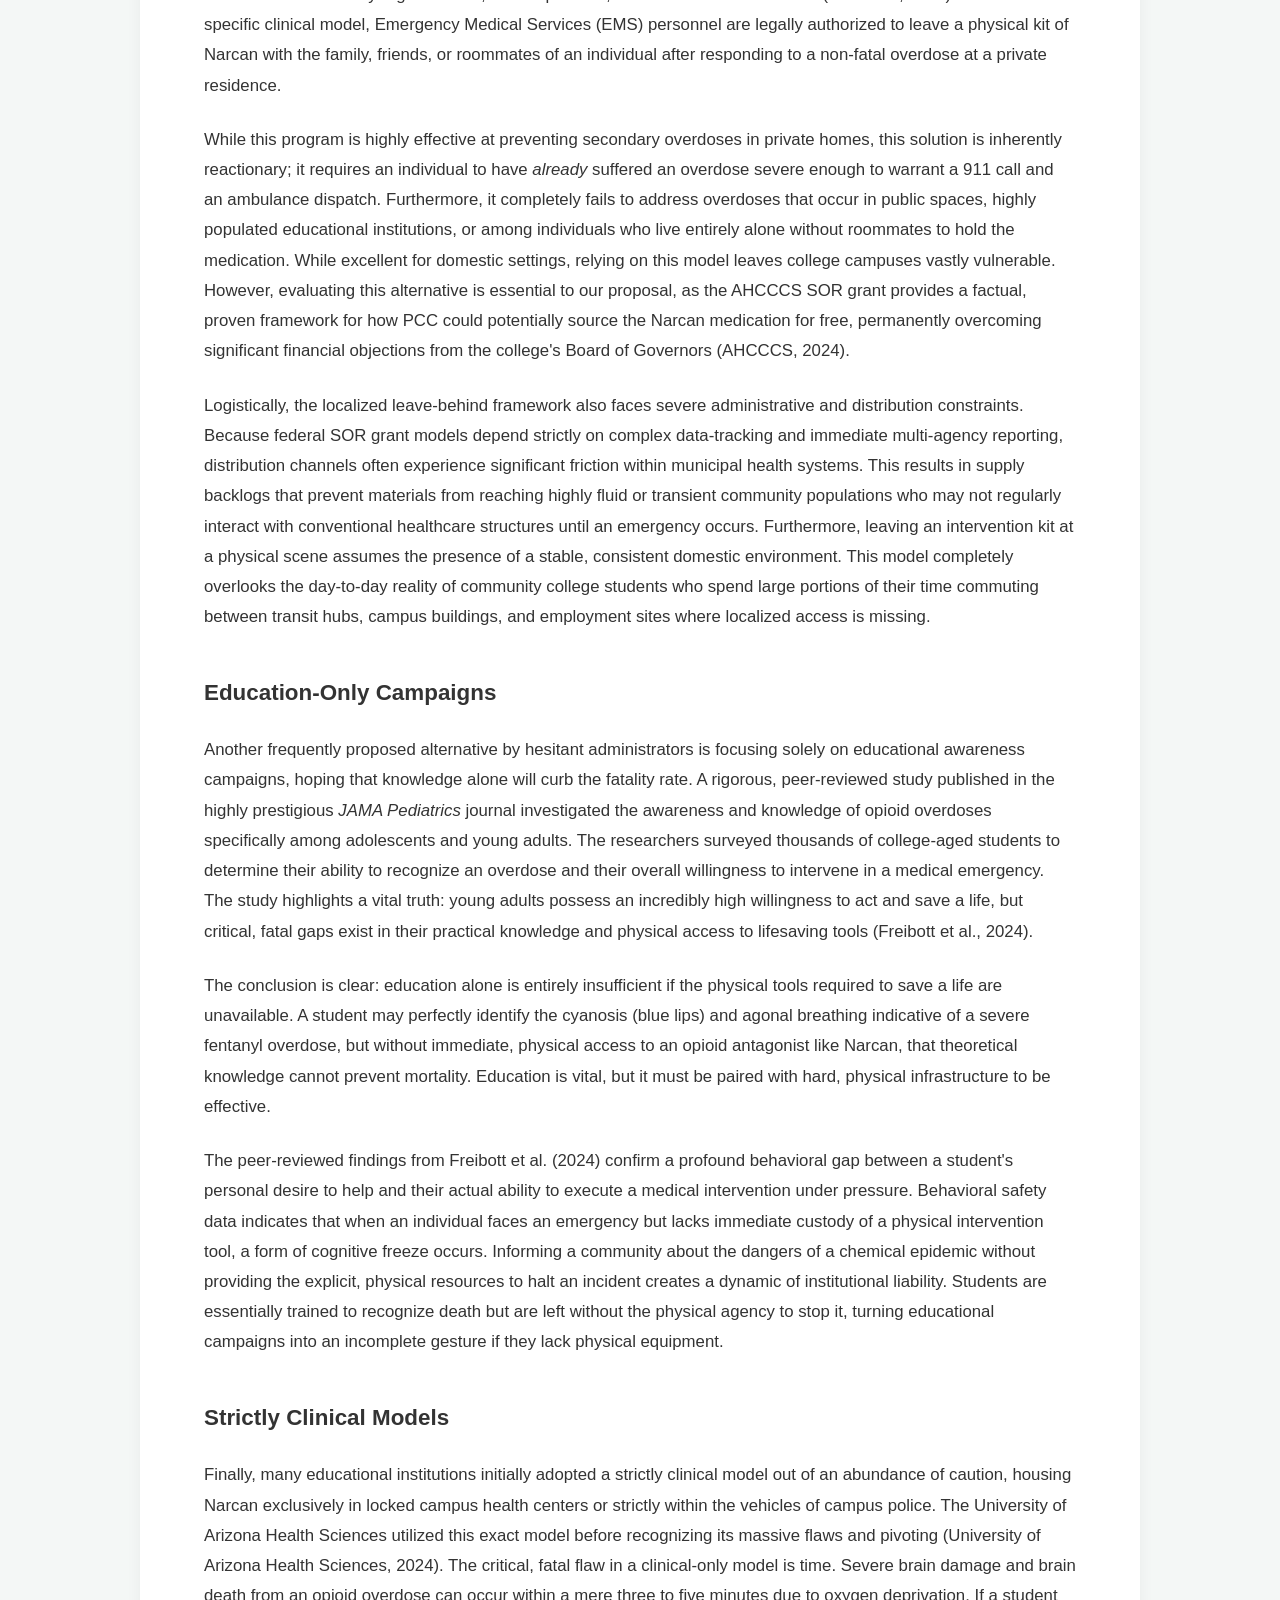
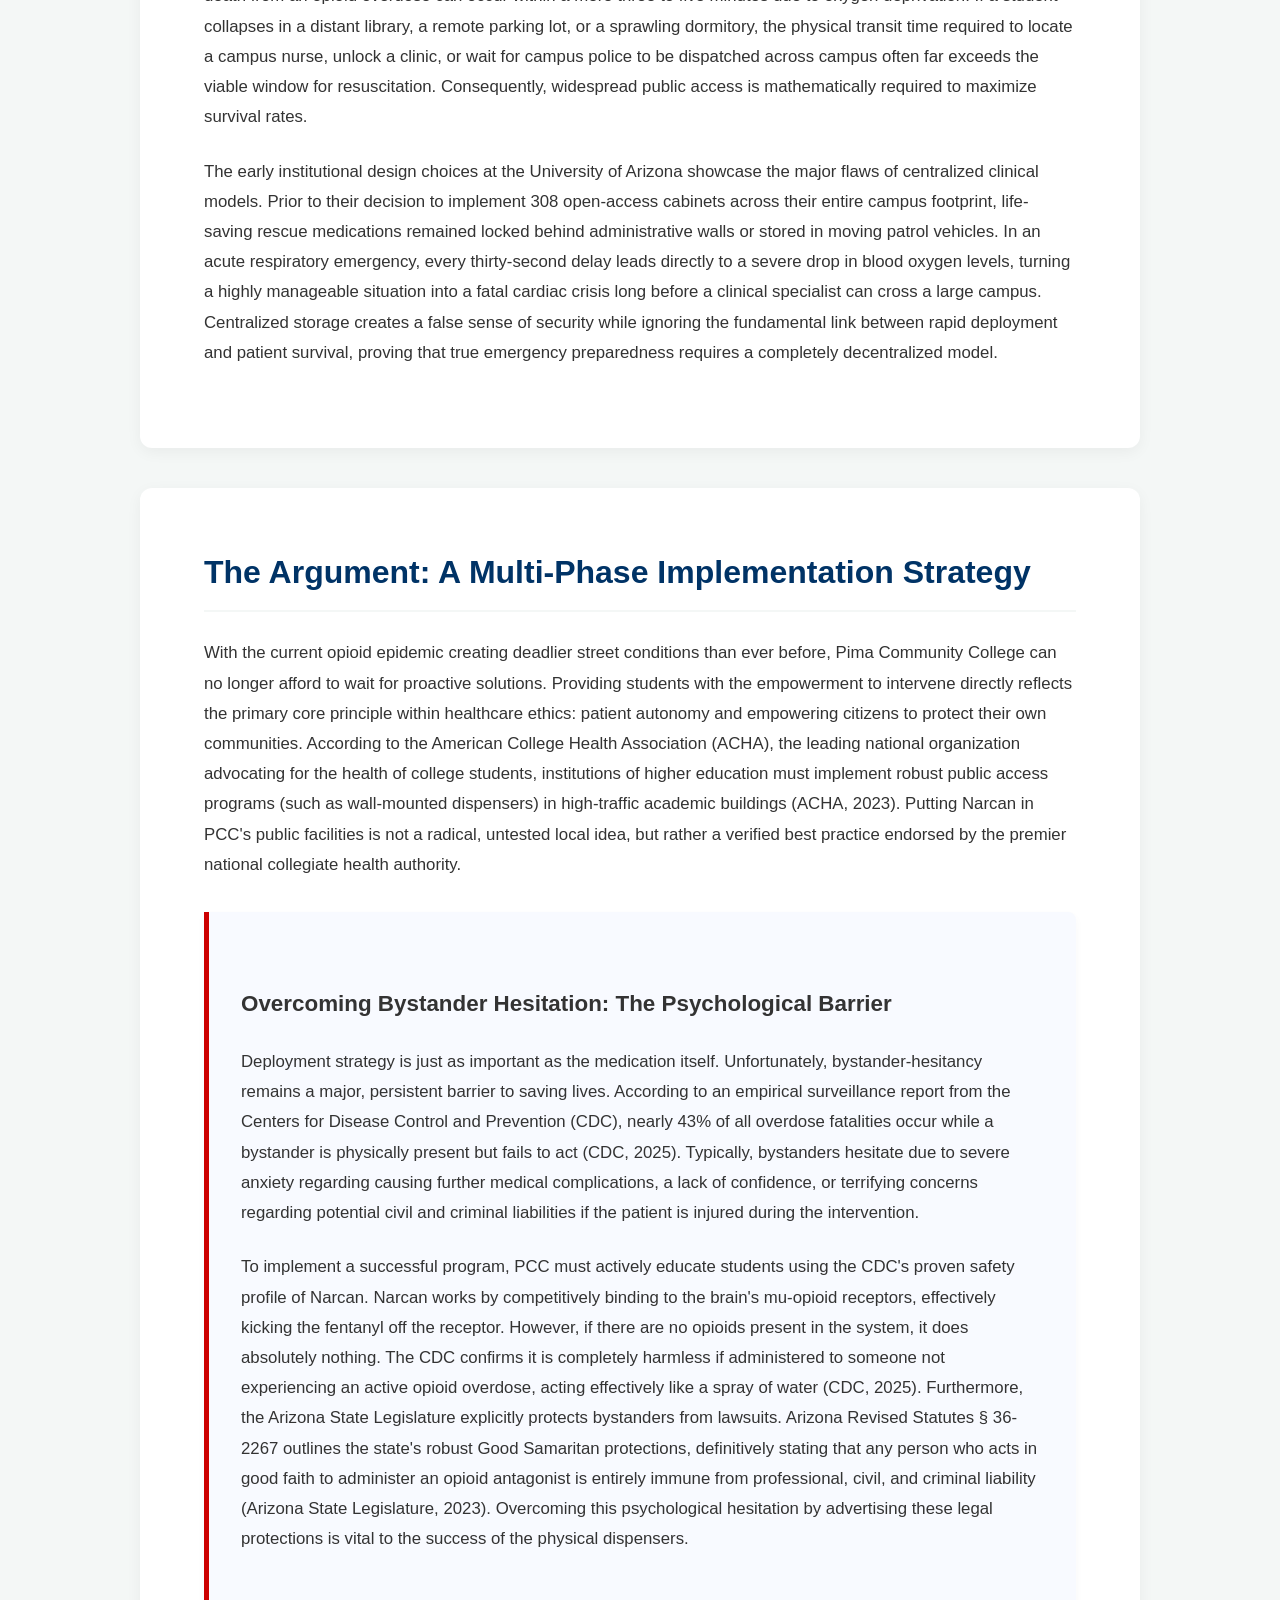
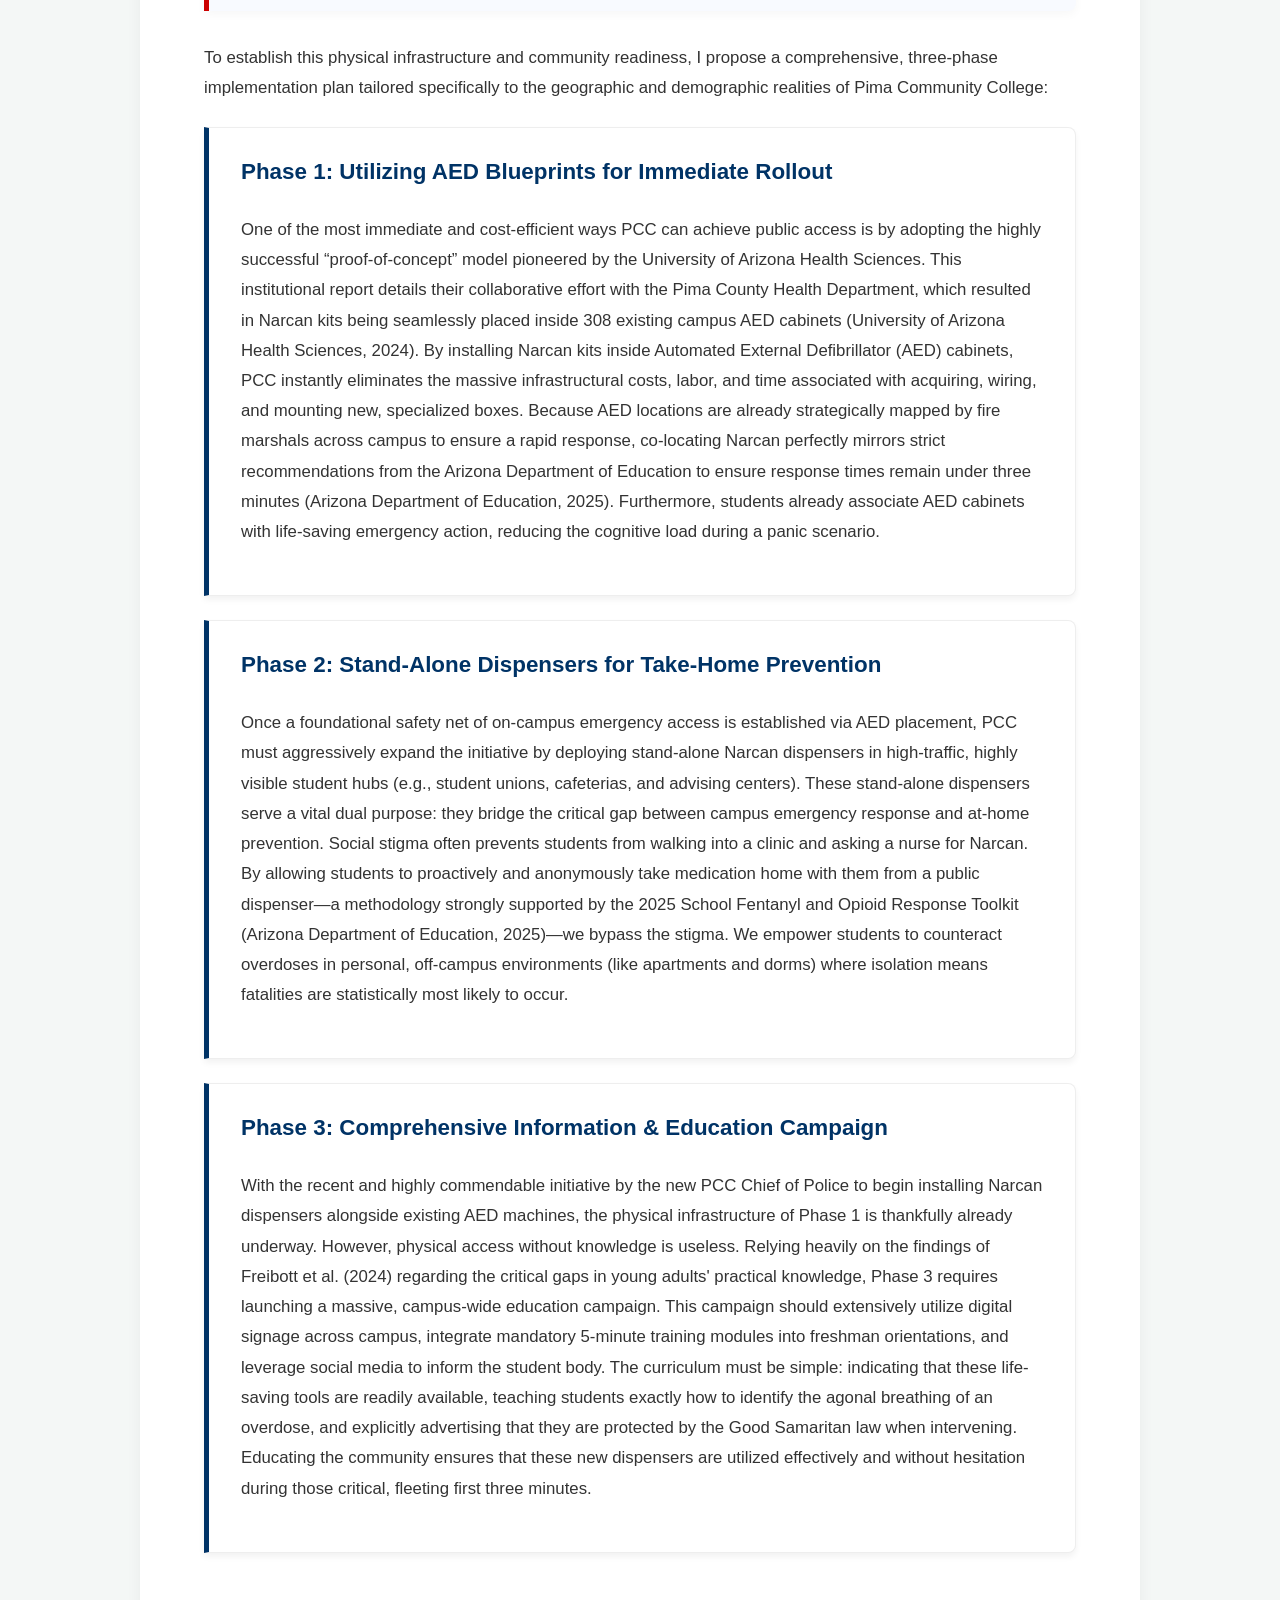
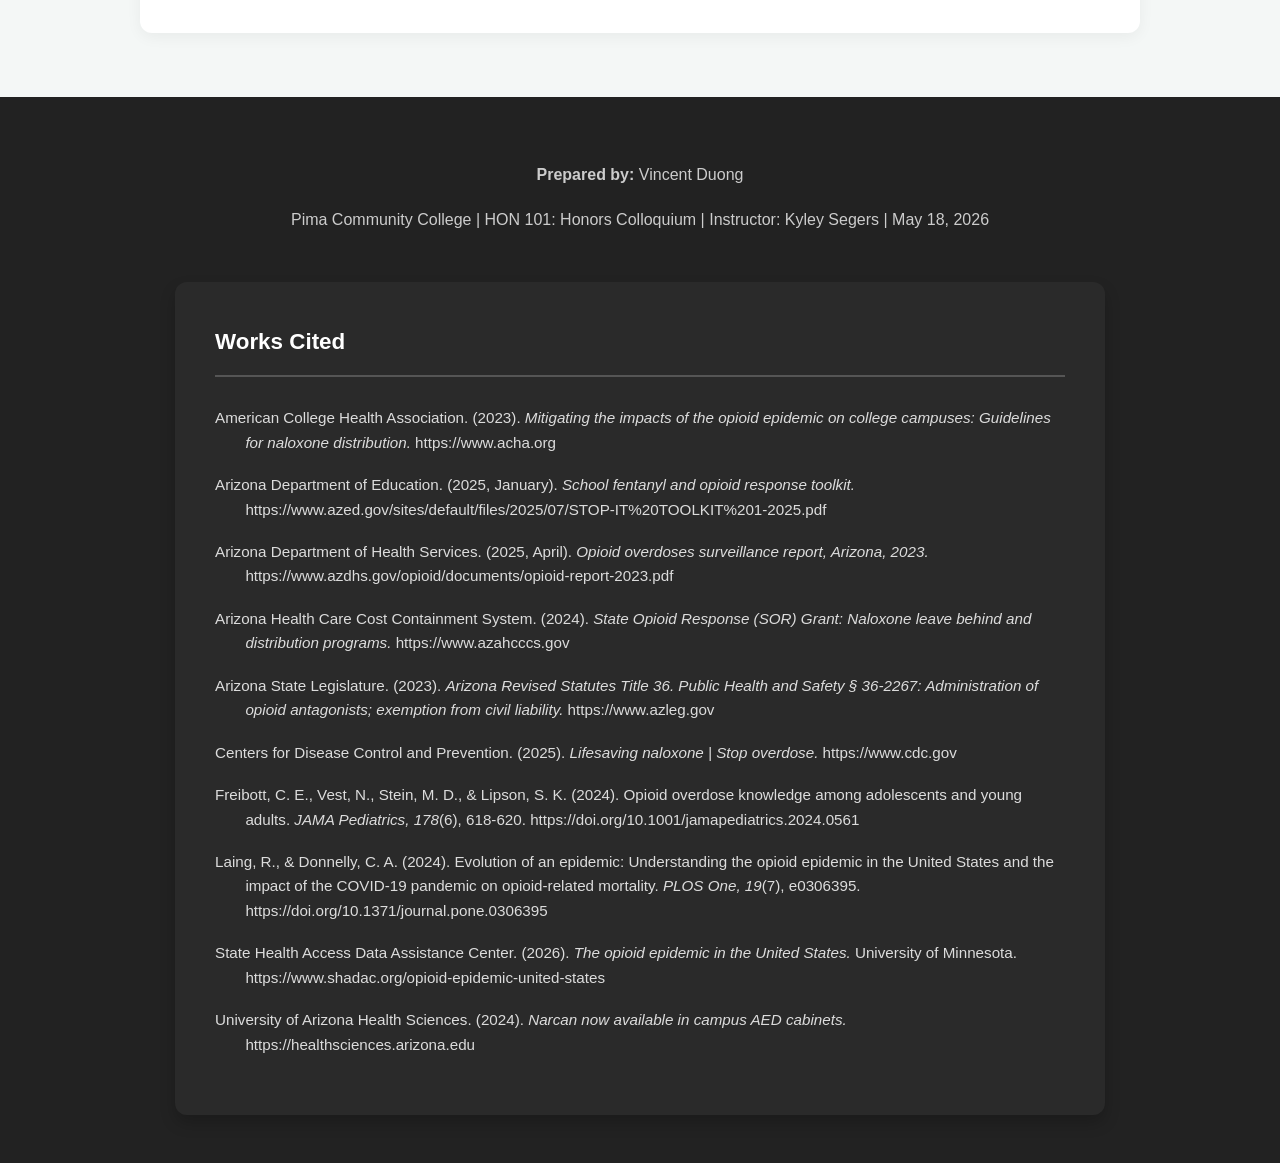
==== commit 40d8151d: "next4" ====
--- a/index.html
+++ b/index.html
@@ -371,6 +371,8 @@
             
             <p>The financial and infrastructural burden of this ongoing crisis is staggering. An exhaustive 2025 Technical Report produced by the Arizona Department of Health Services (ADHS) estimated that the annual cost of opioid-related hospitalizations costs the State of Arizona economy approximately $2.2 billion per year. Written by epidemiological experts using extensive statewide data sources such as MEDSIS and death certificates, this report reveals a terrifying reality: the vast majority of opioid overdose deaths (94.5%) were due to synthetic opioids, effectively entirely displacing organic narcotics. Furthermore, Pima County specifically experiences some of the highest rates of opioid-related hospitalizations in the entire state, placing immense strain on local emergency rooms and making localized interventions at large public institutions like PCC incredibly urgent (ADHS, 2025). Importantly, the ADHS report also states that naloxone was successfully administered in greater than 80% of EMS responses statewide, demonstrating its critical, irreplaceable role in immediate survival and the necessity of getting it into the hands of citizens before paramedics arrive.</p>
             
+            <p>In Pima County, this macroeconomic burden is deeply and acutely localized. Tucson's prominent geographic position as a major transit corridor along Interstate 10 significantly amplifies the rapid entry and hyper-local circulation of high-purity synthetic batches, frequently leaving our local municipal emergency infrastructure operating at near-maximum capacity. When this regional crisis is scaled down to a higher-education setting like Pima Community College—which serves tens of thousands of commuter students across multiple multi-building campuses—the mathematical probability of encountering a severe narcotic crisis within common learning areas or surrounding parking facilities escalates exponentially. Consequently, relying strictly on traditional emergency municipal infrastructure creates an unnecessary systemic lag, highlighting the direct need for immediate institutional interventions that put defensive strategies directly into the campus environment.</p>
+
             <h3>The Four Waves of the Epidemic</h3>
             <p>The scale and severity of the current opioid landscape in Tucson did not happen overnight. Rather, as outlined in a highly credible, peer-reviewed academic study hosted by the National Institutes of Health, the crisis has evolved through four distinct, increasingly deadly "waves" driven by shifting global supply chains, regulatory changes, and broader healthcare policies (Laing & Donnelly, 2024).</p>
             
@@ -381,8 +383,12 @@
                 <li class="reveal"><strong>Wave 4: Extreme Potency & The Pandemic Compound (2025 - Present):</strong> The compounding isolation, economic devastation, and disruption of clinical treatment services caused by the COVID-19 pandemic severely worsened the crisis (Laing & Donnelly, 2024). Currently, the streets are saturated with Carfentanil—a synthetic analog thousands of times stronger than standard fentanyl, originally designed as an elephant tranquilizer. Because of this extreme toxicity, local health strategies have been forced to permanently pivot from a "law enforcement-first" approach to aggressive, community-wide harm-reduction. Survival now depends on immediate chemical reversal, not eventual rehabilitation.</li>
             </ol>
 
+            <p>The transition into this modern fourth wave has fundamentally re-written the clinical rules of emergency intervention. Because high-potency analogs like carfentanil possess an incredibly strong binding affinity for opioid receptors in the human brain, traditional, single-dose nasal spray protocols are routinely insufficient to restore autonomous respiration. In a controlled inpatient environment, clinical professionals can maintain respiratory drive via advanced bag-valve mask ventilation and continuous intravenous lines, but in a public community setting, immediate intervention must occur within the initial seconds of respiratory depression to prevent irreversible, catastrophic anoxic brain damage. This baseline structural reality highlights that waiting for municipal healthcare vehicles to navigate urban traffic and arrive on campus is a dangerous design flaw; immediate access to secondary and tertiary doses must be pre-positioned directly where students congregate.</p>
+
             <h3>Understanding Vulnerable Populations</h3>
             <p>Addressing the epidemic on a collegiate level also requires understanding <em>why</em> vulnerable populations utilize these substances, pushing past societal stigmas. While the common narrative assumes individuals pursue opioids strictly for recreational highs, this is scientifically incomplete and harmful to recovery efforts. More typically, opioids provide a protective mechanism to numb the intense physical discomfort experienced by unhoused populations sleeping on the ground, or serve as desperate self-medication for profound, street-violence-induced trauma. Furthermore, the immense economic pressures of modern society push many into chemical coping mechanisms. Acknowledging these complex socio-economic drivers highlights exactly why punitive, criminalizing measures fail, and why accessible medical intervention, like Narcan, is required to keep individuals alive long enough to seek holistic, compassionate rehabilitation.</p>
+            
+            <p>The complex socioeconomic landscape of Southern Arizona further intensifies these specific vulnerabilities. Within the city of Tucson, the intersection of extreme desert seasonal weather, housing instability, and structural gaps in regional mental health funding traps many individuals in cyclical patterns of substance reliance. For modern community college students—who frequently juggle multiple roles in the gig economy, demanding course schedules, and precarious financial or domestic arrangements—vulnerability manifests in unique, high-risk ways. This includes accidental exposure via contaminated counterfeit pharmaceuticals marketed as illicit study aids or sleep supplements. Recognizing that chemical exposure is often linked to systemic survival pressures allows institutions to build realistic, structural safety nets on campus rather than resorting to outdated, moralizing rhetoric.</p>
         </div>
 
         <div class="content-section reveal" id="alternatives">
@@ -391,17 +397,25 @@
             
             <h3>Law Enforcement & Punitive Approaches</h3>
             <p>Historically, the default response to substance use in Arizona was rooted in a strict "War on Drugs" and "law enforcement-first" paradigm, heavily penalizing possession and use with massive incarceration rates. However, decades of longitudinal data unequivocally prove this approach fundamentally fails to address the root physiological and psychological causes of chemical dependency. Criminalizing addiction directly drives drug use underground, isolating users from safe consumption practices and necessary medical help (Laing & Donnelly, 2024). Crucially, this punitive approach actively increases overdose fatalities, as bystanders and users hesitate to call 911 during an emergency out of a paralyzing fear of arrest or prosecution. Recognizing this catastrophic failure, modern public health policy has aggressively shifted away from punitive measures toward practical harm-reduction strategies that prioritize keeping the patient breathing over making an arrest.</p>
+            
+            <p>The historic failure of punitive containment frameworks along major Southwestern transport routes proves that supply-side interdiction cannot resolve a crisis deeply rooted in human neurobiology. When institutional policy leans on intimidation and policing, illicit supply networks quickly adapt by manufacturing more compact, hyper-concentrated, and easily concealed chemical variants. This process accelerates the toxicity of the available street supply while simultaneously intensifying the isolation of the individuals using them. Rather than reducing the total volume of substances in a city, criminalization merely forces the consumption process into isolated environments, directly increasing the likelihood of fatal outcomes by ensuring users remain completely removed from any life-saving community intervention.</p>
 
             <h3>Naloxone Leave-Behind Programs</h3>
             <p>A recent and much more progressive alternative is the "Naloxone Leave-Behind Program" funded by federal State Opioid Response (SOR) grants. According to an official state government brief from the Arizona Health Care Cost Containment System (AHCCCS), the state utilizes massive federal SOR funding to provide free or heavily subsidized naloxone to community organizations, first responders, and educational institutions (AHCCCS, 2024). Under this specific clinical model, Emergency Medical Services (EMS) personnel are legally authorized to leave a physical kit of Narcan with the family, friends, or roommates of an individual after responding to a non-fatal overdose at a private residence. </p>
             <p>While this program is highly effective at preventing secondary overdoses in private homes, this solution is inherently reactionary; it requires an individual to have <em>already</em> suffered an overdose severe enough to warrant a 911 call and an ambulance dispatch. Furthermore, it completely fails to address overdoses that occur in public spaces, highly populated educational institutions, or among individuals who live entirely alone without roommates to hold the medication. While excellent for domestic settings, relying on this model leaves college campuses vastly vulnerable. However, evaluating this alternative is essential to our proposal, as the AHCCCS SOR grant provides a factual, proven framework for how PCC could potentially source the Narcan medication for free, permanently overcoming significant financial objections from the college's Board of Governors (AHCCCS, 2024).</p>
+            
+            <p>Logistically, the localized leave-behind framework also faces severe administrative and distribution constraints. Because federal SOR grant models depend strictly on complex data-tracking and immediate multi-agency reporting, distribution channels often experience significant friction within municipal health systems. This results in supply backlogs that prevent materials from reaching highly fluid or transient community populations who may not regularly interact with conventional healthcare structures until an emergency occurs. Furthermore, leaving an intervention kit at a physical scene assumes the presence of a stable, consistent domestic environment. This model completely overlooks the day-to-day reality of community college students who spend large portions of their time commuting between transit hubs, campus buildings, and employment sites where localized access is missing.</p>
 
             <h3>Education-Only Campaigns</h3>
             <p>Another frequently proposed alternative by hesitant administrators is focusing solely on educational awareness campaigns, hoping that knowledge alone will curb the fatality rate. A rigorous, peer-reviewed study published in the highly prestigious <em>JAMA Pediatrics</em> journal investigated the awareness and knowledge of opioid overdoses specifically among adolescents and young adults. The researchers surveyed thousands of college-aged students to determine their ability to recognize an overdose and their overall willingness to intervene in a medical emergency. The study highlights a vital truth: young adults possess an incredibly high willingness to act and save a life, but critical, fatal gaps exist in their practical knowledge and physical access to lifesaving tools (Freibott et al., 2024). </p>
             <p>The conclusion is clear: education alone is entirely insufficient if the physical tools required to save a life are unavailable. A student may perfectly identify the cyanosis (blue lips) and agonal breathing indicative of a severe fentanyl overdose, but without immediate, physical access to an opioid antagonist like Narcan, that theoretical knowledge cannot prevent mortality. Education is vital, but it must be paired with hard, physical infrastructure to be effective.</p>
+            
+            <p>The peer-reviewed findings from Freibott et al. (2024) confirm a profound behavioral gap between a student's personal desire to help and their actual ability to execute a medical intervention under pressure. Behavioral safety data indicates that when an individual faces an emergency but lacks immediate custody of a physical intervention tool, a form of cognitive freeze occurs. Informing a community about the dangers of a chemical epidemic without providing the explicit, physical resources to halt an incident creates a dynamic of institutional liability. Students are essentially trained to recognize death but are left without the physical agency to stop it, turning educational campaigns into an incomplete gesture if they lack physical equipment.</p>
 
             <h3>Strictly Clinical Models</h3>
             <p>Finally, many educational institutions initially adopted a strictly clinical model out of an abundance of caution, housing Narcan exclusively in locked campus health centers or strictly within the vehicles of campus police. The University of Arizona Health Sciences utilized this exact model before recognizing its massive flaws and pivoting (University of Arizona Health Sciences, 2024). The critical, fatal flaw in a clinical-only model is time. Severe brain damage and brain death from an opioid overdose can occur within a mere three to five minutes due to oxygen deprivation. If a student collapses in a distant library, a remote parking lot, or a sprawling dormitory, the physical transit time required to locate a campus nurse, unlock a clinic, or wait for campus police to be dispatched across campus often far exceeds the viable window for resuscitation. Consequently, widespread public access is mathematically required to maximize survival rates.</p>
+            
+            <p>The early institutional design choices at the University of Arizona showcase the major flaws of centralized clinical models. Prior to their decision to implement 308 open-access cabinets across their entire campus footprint, life-saving rescue medications remained locked behind administrative walls or stored in moving patrol vehicles. In an acute respiratory emergency, every thirty-second delay leads directly to a severe drop in blood oxygen levels, turning a highly manageable situation into a fatal cardiac crisis long before a clinical specialist can cross a large campus. Centralized storage creates a false sense of security while ignoring the fundamental link between rapid deployment and patient survival, proving that true emergency preparedness requires a completely decentralized model.</p>
         </div>
 
         <div class="content-section reveal" id="proposal">
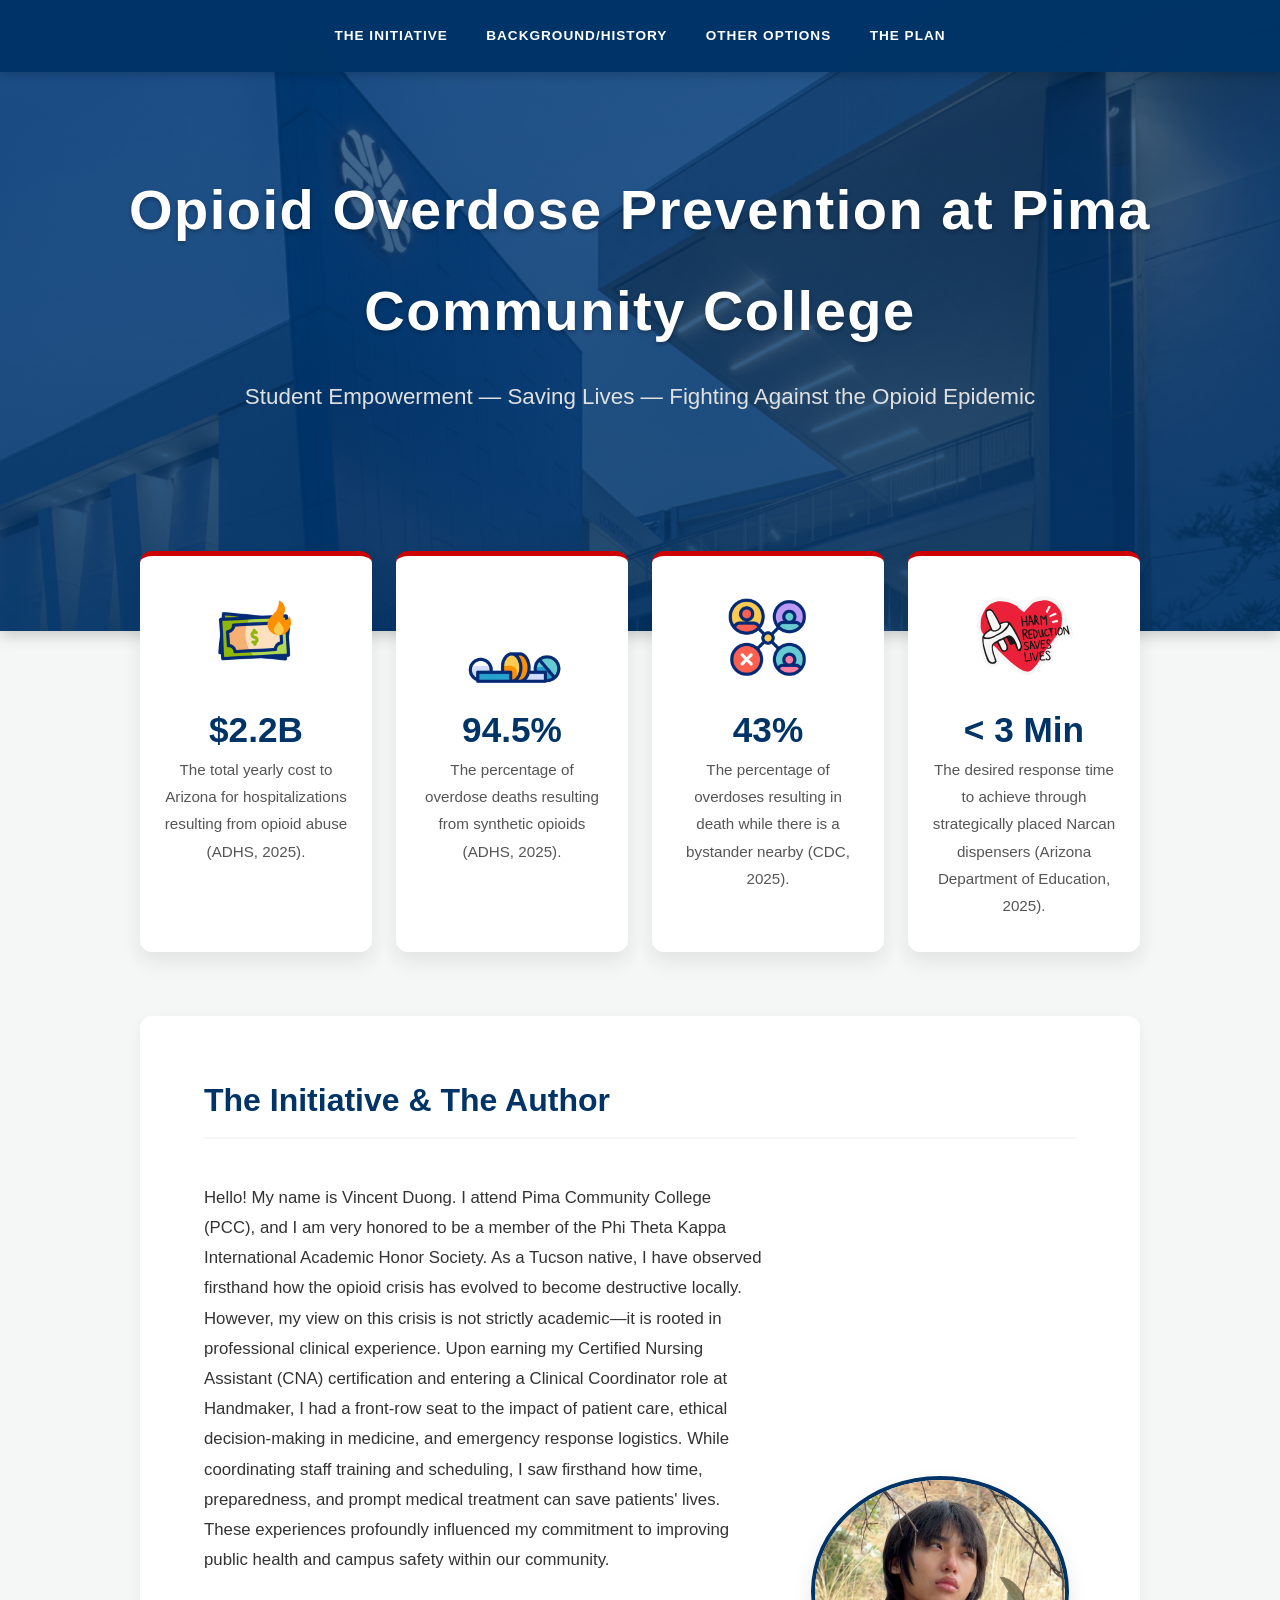
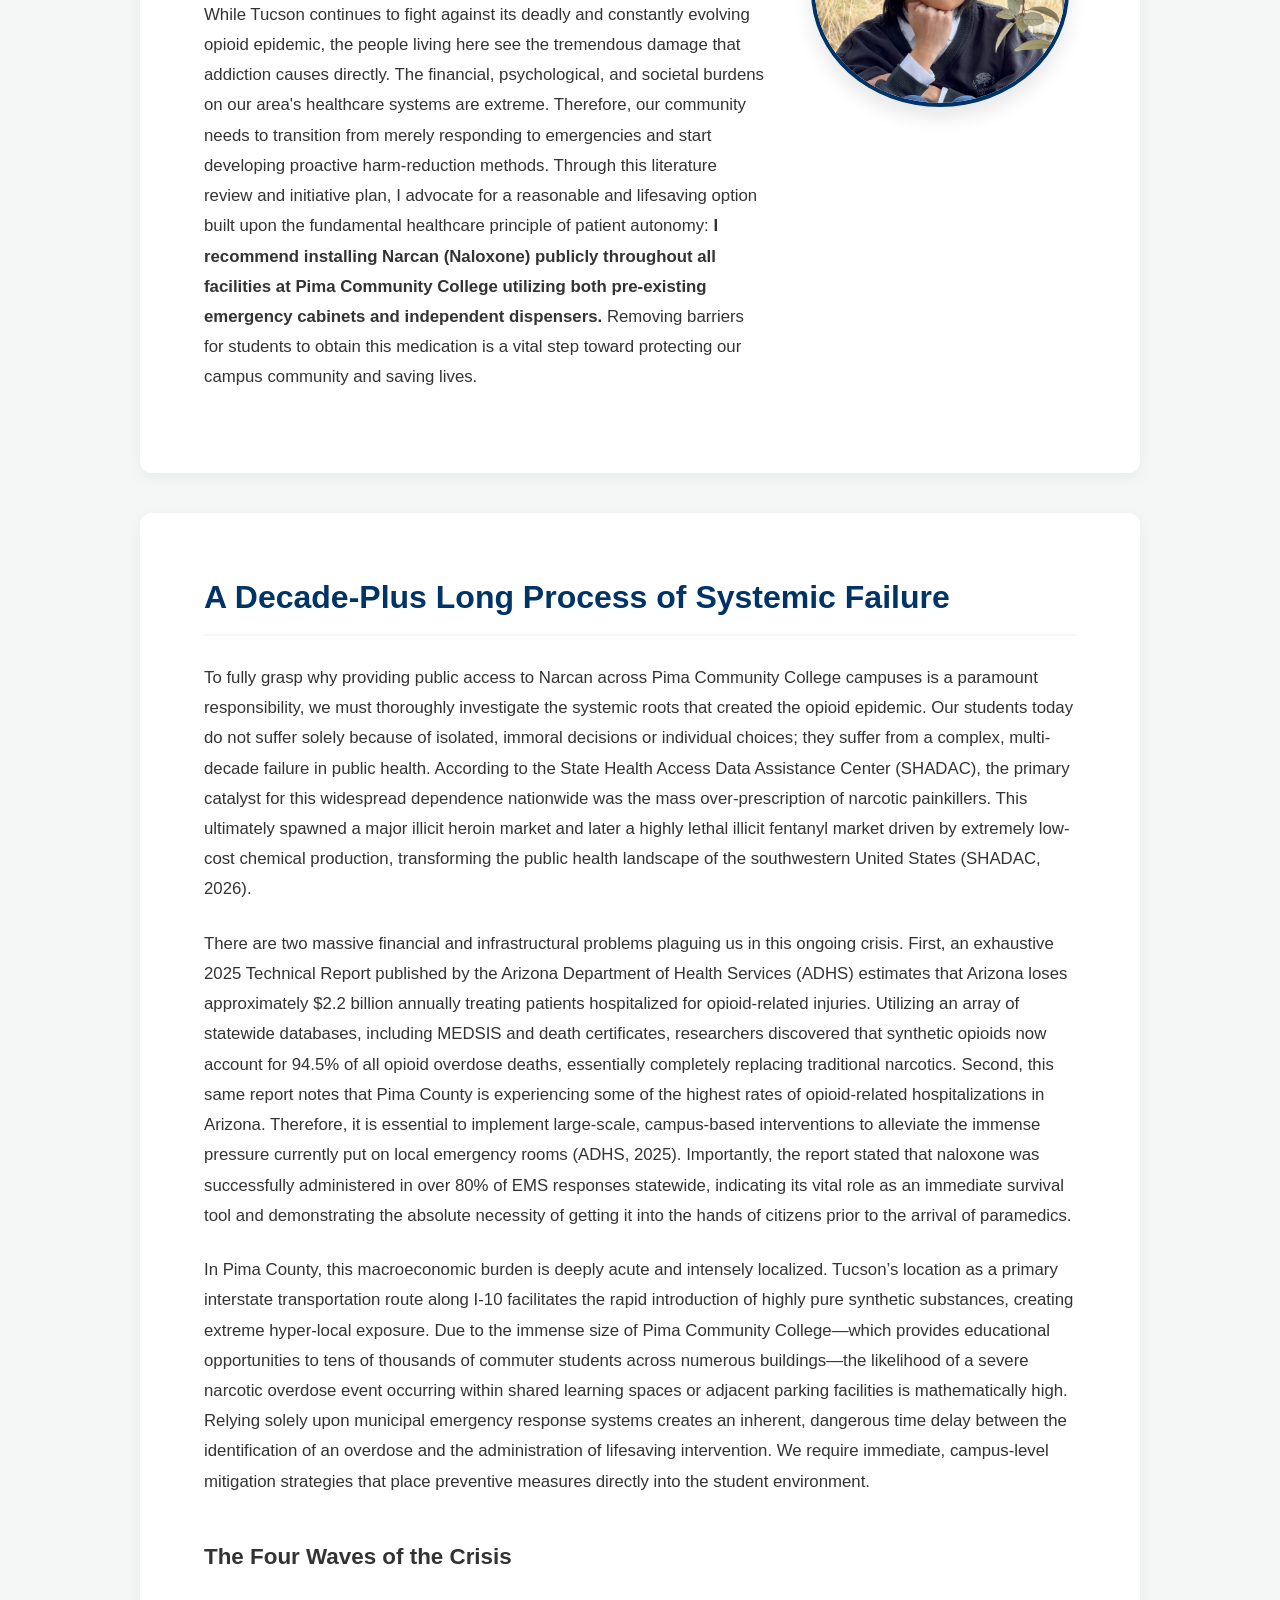
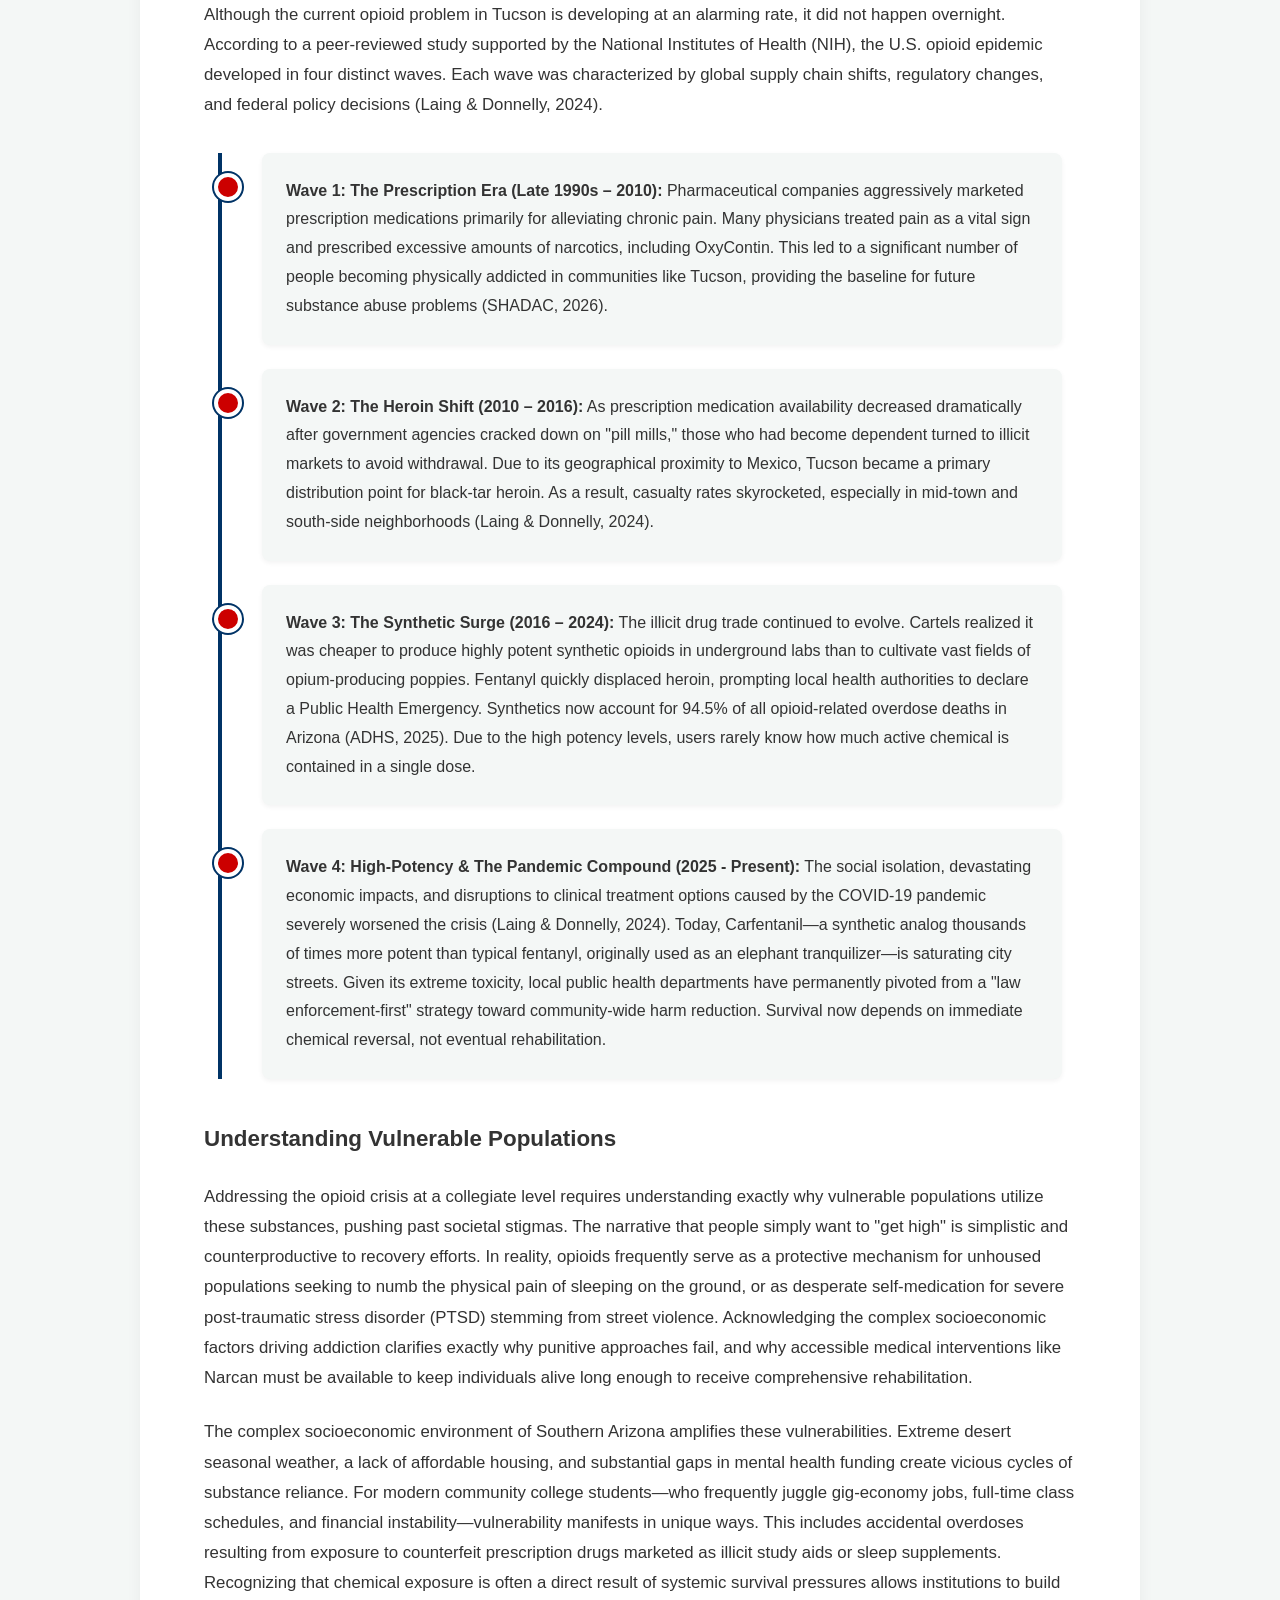
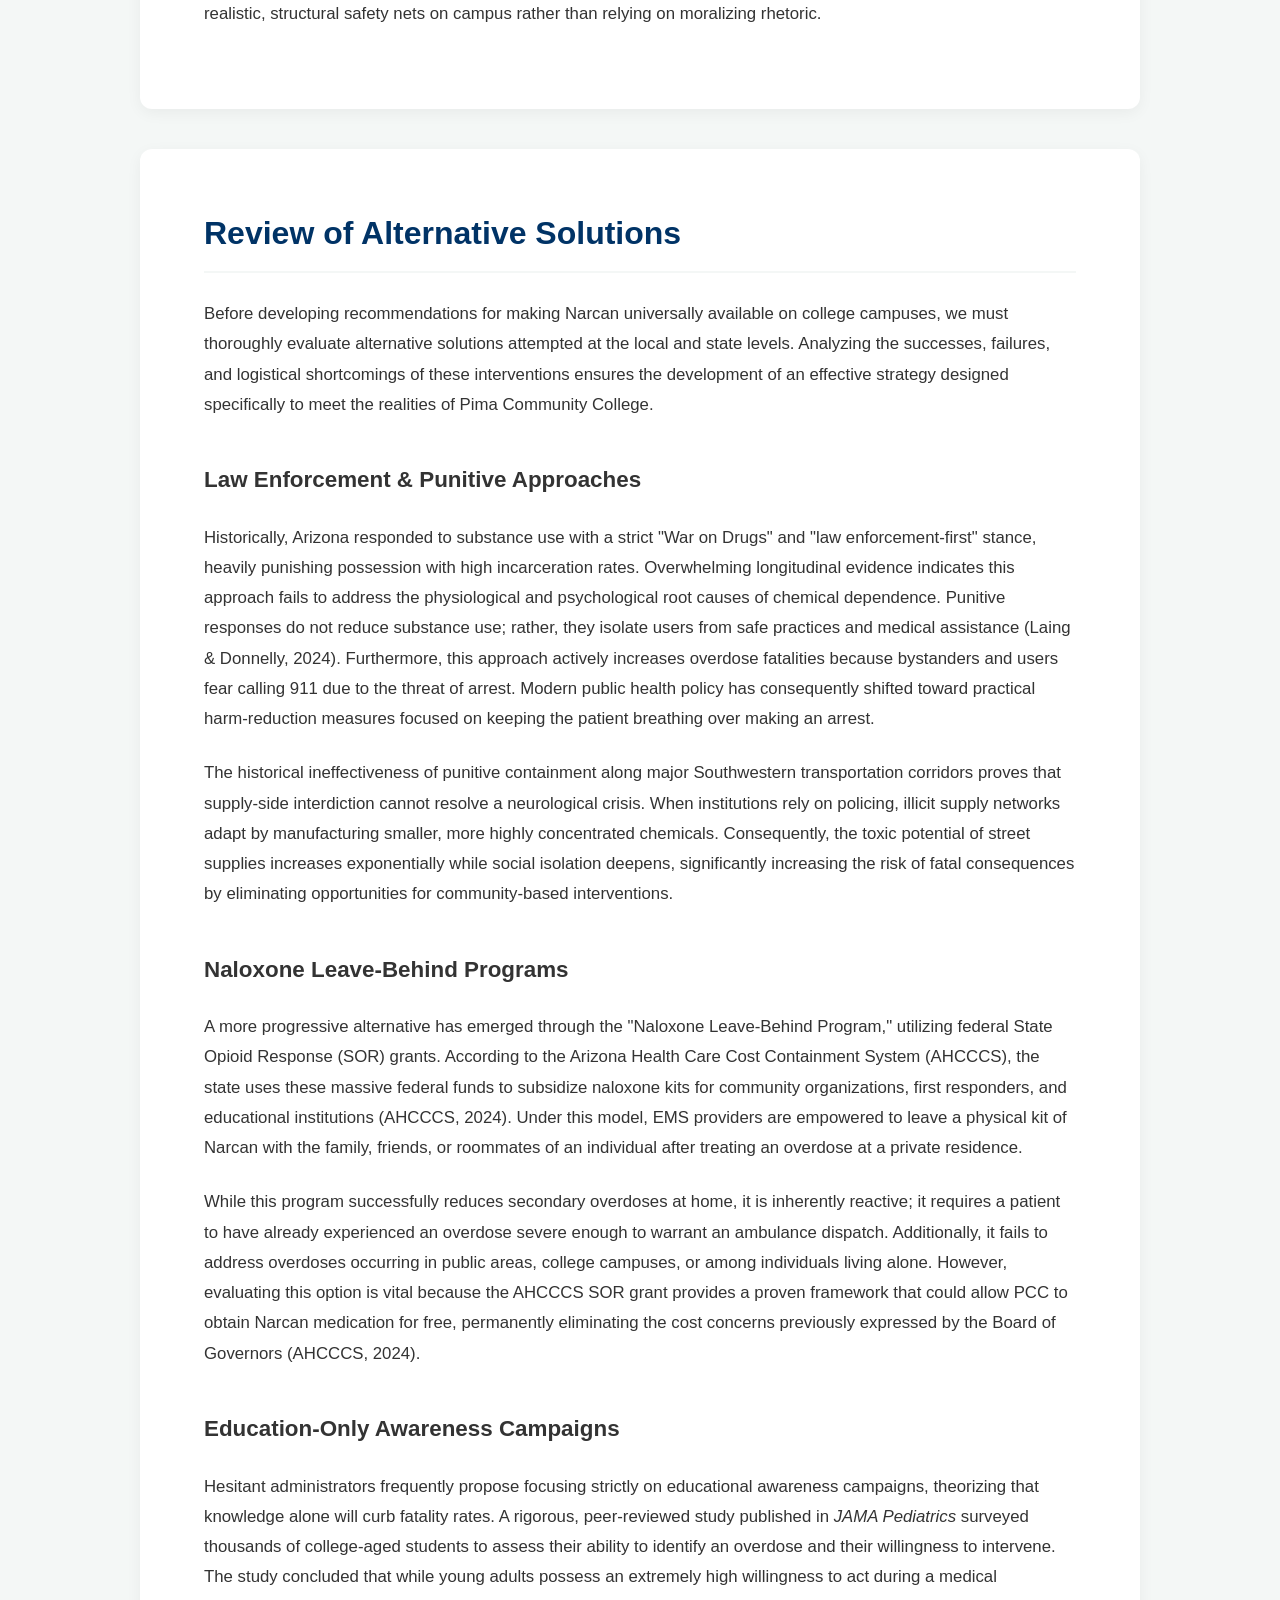
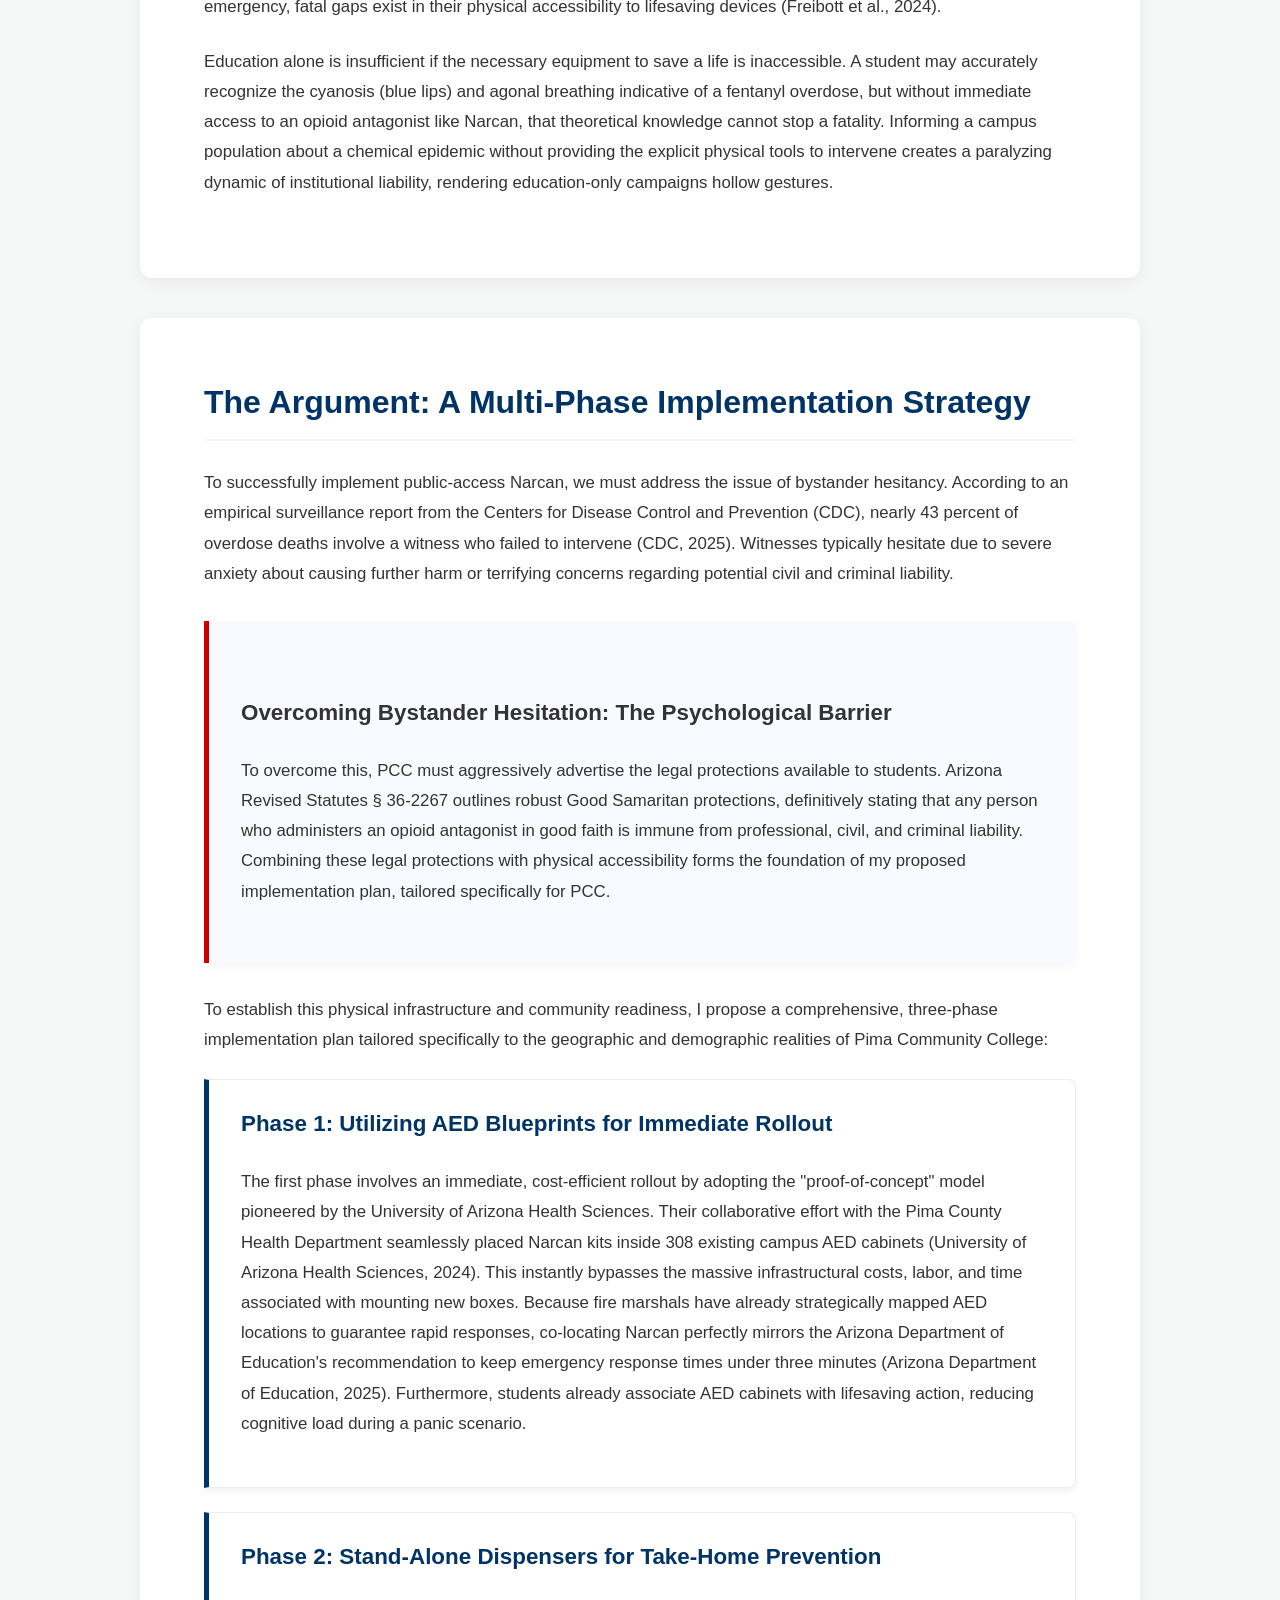
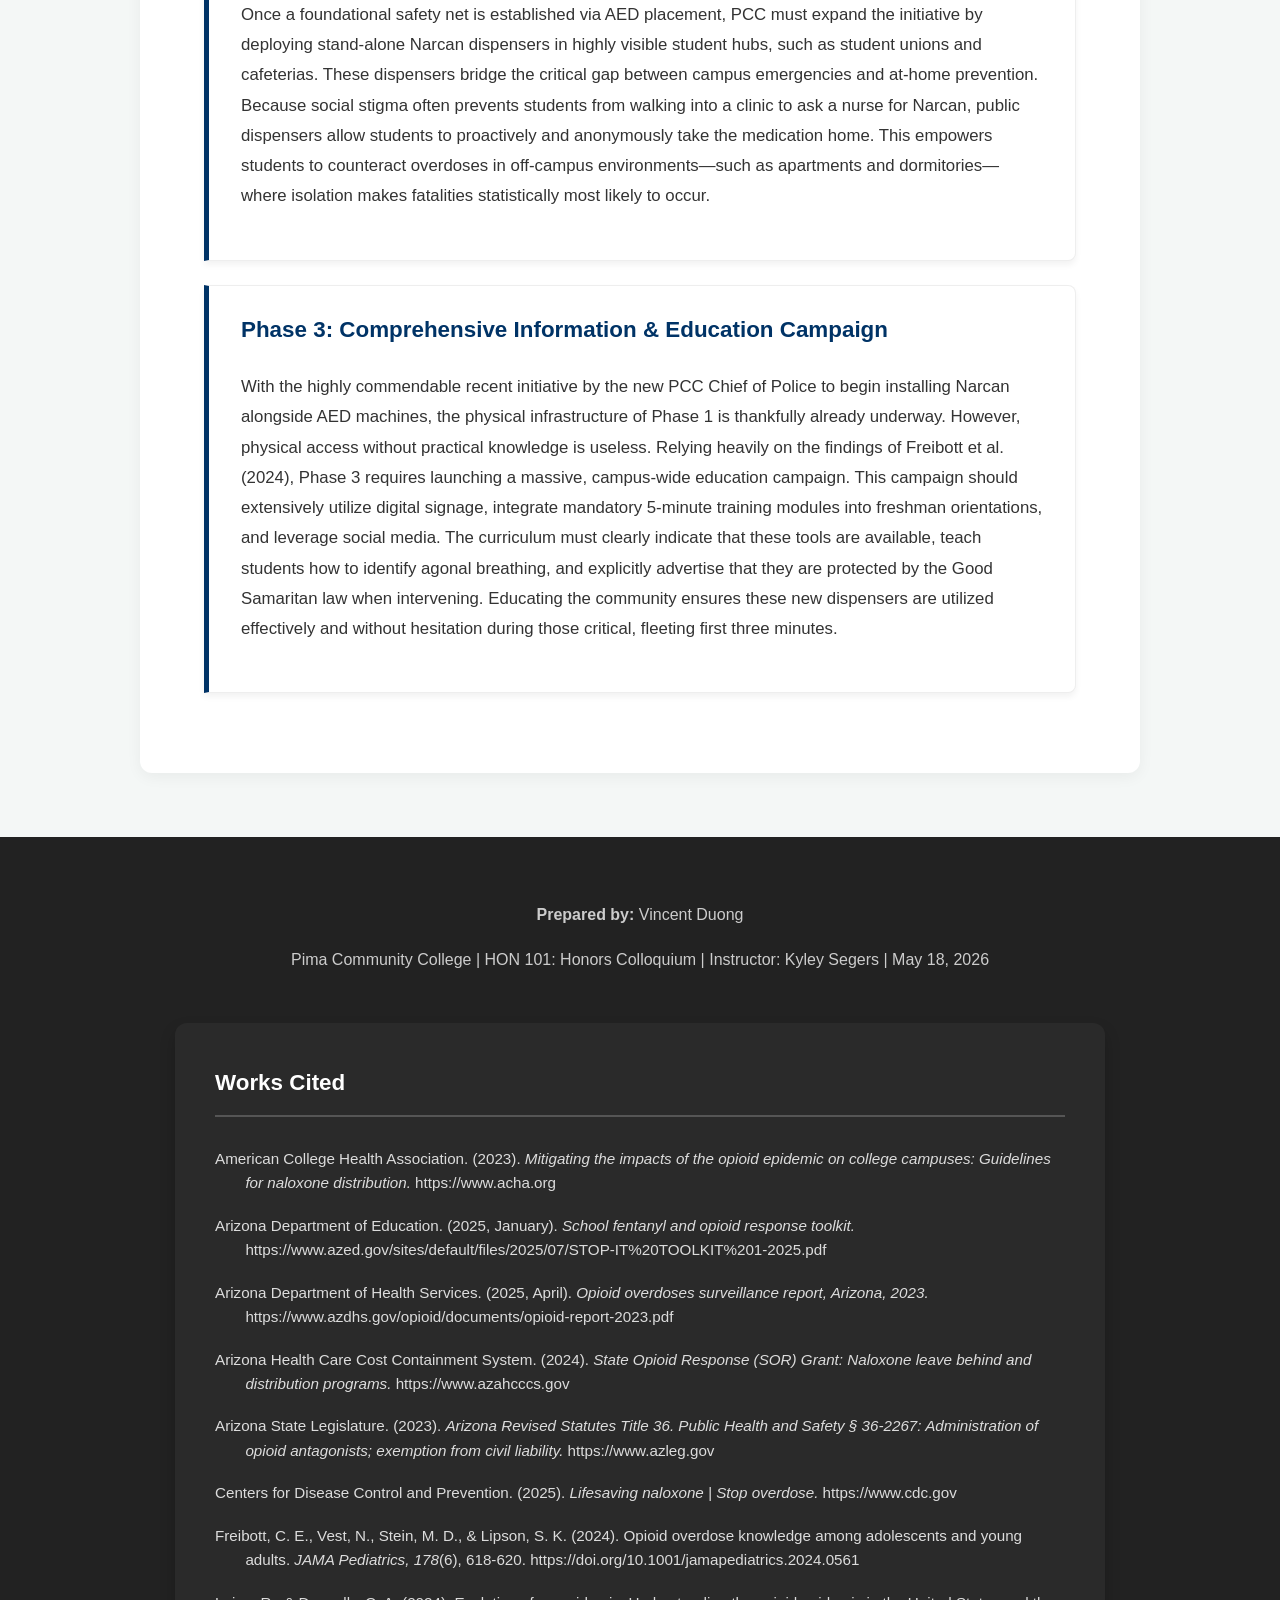
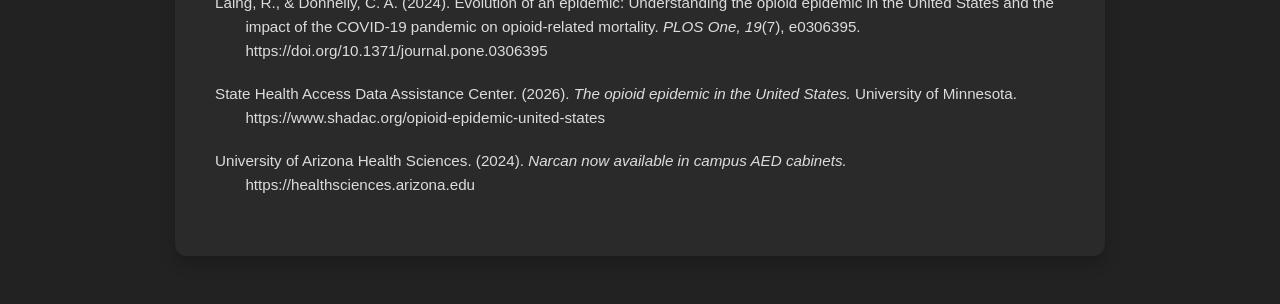
==== commit 21b38ff5: "anotherone" ====
--- a/index.html
+++ b/index.html
@@ -309,9 +309,9 @@
 <body>
     <nav>
         <a href="#ethos">The Initiative</a>
-        <a href="#context">Context & History</a>
-        <a href="#alternatives">Alternative Solutions</a>
-        <a href="#proposal">The Proposal</a>
+        <a href="#context">Background/History</a>
+        <a href="#alternatives">Other Options</a>
+        <a href="#proposal">The Plan</a>
     </nav>
     
     <div class="flying-airplane">
@@ -322,8 +322,8 @@
 
     <header> 
         <div class="header-content">
-            <h1>Narcan at PCC</h1>
-            <p>Empowering Students, Saving Lives, and Addressing the Opioid Epidemic</p>
+            <h1>Opioid Overdose Prevention at Pima Community College</h1>
+            <p>Student Empowerment — Saving Lives — Fighting Against the Opioid Epidemic</p>
         </div>
     </header>
 
@@ -331,24 +331,24 @@
         
         <div class="stats-grid">
             <div class="stat-card reveal">
-                <img src="money-burn.gif" alt="Cartoon representing financial cost" class="stat-image">
+                <img src="money-burn.gif" alt="Drawing illustrating financial cost" class="stat-image">
                 <div class="stat-number">$2.2B</div>
-                <p class="stat-desc">Annual cost of opioid hospitalizations in Arizona (ADHS, 2025).</p>
+                <p class="stat-desc">The total yearly cost to Arizona for hospitalizations resulting from opioid abuse (ADHS, 2025).</p>
             </div>
             <div class="stat-card reveal">
-                <img src="poison.gif" alt="Cartoon representing synthetic opioids" class="stat-image">
+                <img src="poison.gif" alt="Drawings illustrating synthetic opioids" class="stat-image">
                 <div class="stat-number">94.5%</div>
-                <p class="stat-desc">Of overdose deaths caused by synthetic opioids (ADHS, 2025).</p>
+                <p class="stat-desc">The percentage of overdose deaths resulting from synthetic opioids (ADHS, 2025).</p>
             </div>
             <div class="stat-card reveal">
-                <img src="exclude.gif" alt="Cartoon representing bystander hesitation" class="stat-image">
+                <img src="exclude.gif" alt="Illustration showing bystander indecision" class="stat-image">
                 <div class="stat-number">43%</div>
-                <p class="stat-desc">Of overdose fatalities occur with a bystander present (CDC, 2025).</p>
+                <p class="stat-desc">The percentage of overdoses resulting in death while there is a bystander nearby (CDC, 2025).</p>
             </div>
             <div class="stat-card reveal">
-                <img src="narcan.gif" alt="Cartoon representing response time" class="stat-image">
+                <img src="narcan.gif" alt="Illustration showing timely response" class="stat-image">
                 <div class="stat-number">&lt; 3 Min</div>
-                <p class="stat-desc">Target response time achieved via strategic dispenser placement (Arizona Department of Education, 2025).</p>
+                <p class="stat-desc">The desired response time to achieve through strategically placed Narcan dispensers (Arizona Department of Education, 2025).</p>
             </div>
         </div>
 
@@ -356,8 +356,8 @@
             <h2>The Initiative & The Author</h2>
             <div class="text-image-grid">
                 <div>
-                    <p>Hello! My name is Vincent Duong. I am a student at Pima Community College (PCC) and a proud member of the Phi Theta Kappa international academic honor society. Being born and raised in Tucson, I have witnessed the evolving, destructive impacts of the opioid crisis firsthand. My perspective on this crisis, however, is not merely academic; it is deeply rooted in professional clinical experience. Earning my Certified Nursing Assistant (CNA) credential and stepping into a clinical coordination role at Handmaker has provided me with a frontline view of patient care, medical ethics, and emergency response logistics. In coordinating training and work shifts, I have seen firsthand how critical time, preparation, and immediate medical intervention are to patient outcomes. These clinical experiences have heavily fueled my passion for public health and community safety.</p>
-                    <p>As Tucson continues to battle its deadly and ever-changing epidemic, residents are seeing the devastating effects of addiction firsthand. The financial, emotional, and social toll on our local healthcare systems is immense. Therefore, it is crucial for our community to move away from simply reacting to emergencies and begin proactively instituting harm-reduction strategies. Through this literature review and proposal, I advocate for a realistic, life-saving solution grounded in the core healthcare ethic of patient autonomy: <strong>I am recommending the widespread, public installation of Narcan (Naloxone) across all Pima Community College facilities via existing emergency cabinets and stand-alone dispensers.</strong> Empowering students to access this medication without barriers is a vital step toward protecting our campus community and saving lives.</p>
+                    <p>Hello! My name is Vincent Duong. I attend Pima Community College (PCC), and I am very honored to be a member of the Phi Theta Kappa International Academic Honor Society. As a Tucson native, I have observed firsthand how the opioid crisis has evolved to become destructive locally. However, my view on this crisis is not strictly academic—it is rooted in professional clinical experience. Upon earning my Certified Nursing Assistant (CNA) certification and entering a Clinical Coordinator role at Handmaker, I had a front-row seat to the impact of patient care, ethical decision-making in medicine, and emergency response logistics. While coordinating staff training and scheduling, I saw firsthand how time, preparedness, and prompt medical treatment can save patients' lives. These experiences profoundly influenced my commitment to improving public health and campus safety within our community.</p>
+                    <p>While Tucson continues to fight against its deadly and constantly evolving opioid epidemic, the people living here see the tremendous damage that addiction causes directly. The financial, psychological, and societal burdens on our area's healthcare systems are extreme. Therefore, our community needs to transition from merely responding to emergencies and start developing proactive harm-reduction methods. Through this literature review and initiative plan, I advocate for a reasonable and lifesaving option built upon the fundamental healthcare principle of patient autonomy: <strong>I recommend installing Narcan (Naloxone) publicly throughout all facilities at Pima Community College utilizing both pre-existing emergency cabinets and independent dispensers.</strong> Removing barriers for students to obtain this medication is a vital step toward protecting our campus community and saving lives.</p>
                 </div>
                 <div class="profile-container">
                     <img src="vincent_profile.png" alt="Vincent Duong" class="profile-pic">
@@ -366,83 +366,70 @@
         </div>
 
         <div class="content-section reveal" id="context">
-            <h2>Context: A Decades-Long Systemic Failure</h2>
-            <p>To understand why implementing public-access Narcan is a critical imperative for Pima Community College, one must rigorously examine the systemic roots that birthed the opioid epidemic. The crisis our students face today is not merely an isolated string of personal moral failures or individual choices, but a complex, decades-long public health failure. According to the State Health Access Data Assistance Center (SHADAC), a highly credible multidisciplinary health policy research center based at the University of Minnesota, the initial overprescribing of painkillers led to widespread physiological dependency across the nation. This massive wave of addiction eventually shifted toward an enormous illicit market for heroin, and subsequently, highly potent fentanyl due to its extraordinarily cheap chemical production costs, fundamentally altering the public health landscape of the American Southwest (SHADAC, 2026).</p>
-            
-            <p>The financial and infrastructural burden of this ongoing crisis is staggering. An exhaustive 2025 Technical Report produced by the Arizona Department of Health Services (ADHS) estimated that the annual cost of opioid-related hospitalizations costs the State of Arizona economy approximately $2.2 billion per year. Written by epidemiological experts using extensive statewide data sources such as MEDSIS and death certificates, this report reveals a terrifying reality: the vast majority of opioid overdose deaths (94.5%) were due to synthetic opioids, effectively entirely displacing organic narcotics. Furthermore, Pima County specifically experiences some of the highest rates of opioid-related hospitalizations in the entire state, placing immense strain on local emergency rooms and making localized interventions at large public institutions like PCC incredibly urgent (ADHS, 2025). Importantly, the ADHS report also states that naloxone was successfully administered in greater than 80% of EMS responses statewide, demonstrating its critical, irreplaceable role in immediate survival and the necessity of getting it into the hands of citizens before paramedics arrive.</p>
-            
-            <p>In Pima County, this macroeconomic burden is deeply and acutely localized. Tucson's prominent geographic position as a major transit corridor along Interstate 10 significantly amplifies the rapid entry and hyper-local circulation of high-purity synthetic batches, frequently leaving our local municipal emergency infrastructure operating at near-maximum capacity. When this regional crisis is scaled down to a higher-education setting like Pima Community College—which serves tens of thousands of commuter students across multiple multi-building campuses—the mathematical probability of encountering a severe narcotic crisis within common learning areas or surrounding parking facilities escalates exponentially. Consequently, relying strictly on traditional emergency municipal infrastructure creates an unnecessary systemic lag, highlighting the direct need for immediate institutional interventions that put defensive strategies directly into the campus environment.</p>
-
-            <h3>The Four Waves of the Epidemic</h3>
-            <p>The scale and severity of the current opioid landscape in Tucson did not happen overnight. Rather, as outlined in a highly credible, peer-reviewed academic study hosted by the National Institutes of Health, the crisis has evolved through four distinct, increasingly deadly "waves" driven by shifting global supply chains, regulatory changes, and broader healthcare policies (Laing & Donnelly, 2024).</p>
+            <h2>A Decade-Plus Long Process of Systemic Failure</h2>
+            <p>To fully grasp why providing public access to Narcan across Pima Community College campuses is a paramount responsibility, we must thoroughly investigate the systemic roots that created the opioid epidemic. Our students today do not suffer solely because of isolated, immoral decisions or individual choices; they suffer from a complex, multi-decade failure in public health. According to the State Health Access Data Assistance Center (SHADAC), the primary catalyst for this widespread dependence nationwide was the mass over-prescription of narcotic painkillers. This ultimately spawned a major illicit heroin market and later a highly lethal illicit fentanyl market driven by extremely low-cost chemical production, transforming the public health landscape of the southwestern United States (SHADAC, 2026).</p>
+            
+            <p>There are two massive financial and infrastructural problems plaguing us in this ongoing crisis. First, an exhaustive 2025 Technical Report published by the Arizona Department of Health Services (ADHS) estimates that Arizona loses approximately $2.2 billion annually treating patients hospitalized for opioid-related injuries. Utilizing an array of statewide databases, including MEDSIS and death certificates, researchers discovered that synthetic opioids now account for 94.5% of all opioid overdose deaths, essentially completely replacing traditional narcotics. Second, this same report notes that Pima County is experiencing some of the highest rates of opioid-related hospitalizations in Arizona. Therefore, it is essential to implement large-scale, campus-based interventions to alleviate the immense pressure currently put on local emergency rooms (ADHS, 2025). Importantly, the report stated that naloxone was successfully administered in over 80% of EMS responses statewide, indicating its vital role as an immediate survival tool and demonstrating the absolute necessity of getting it into the hands of citizens prior to the arrival of paramedics.</p>
+            
+            <p>In Pima County, this macroeconomic burden is deeply acute and intensely localized. Tucson’s location as a primary interstate transportation route along I-10 facilitates the rapid introduction of highly pure synthetic substances, creating extreme hyper-local exposure. Due to the immense size of Pima Community College—which provides educational opportunities to tens of thousands of commuter students across numerous buildings—the likelihood of a severe narcotic overdose event occurring within shared learning spaces or adjacent parking facilities is mathematically high. Relying solely upon municipal emergency response systems creates an inherent, dangerous time delay between the identification of an overdose and the administration of lifesaving intervention. We require immediate, campus-level mitigation strategies that place preventive measures directly into the student environment.</p>
+
+            <h3>The Four Waves of the Crisis</h3>
+            <p>Although the current opioid problem in Tucson is developing at an alarming rate, it did not happen overnight. According to a peer-reviewed study supported by the National Institutes of Health (NIH), the U.S. opioid epidemic developed in four distinct waves. Each wave was characterized by global supply chain shifts, regulatory changes, and federal policy decisions (Laing & Donnelly, 2024).</p>
             
             <ol class="timeline">
-                <li class="reveal"><strong>Wave 1: The Prescription Era (Late 1990s - 2010):</strong> The modern epidemic's foundation was laid by aggressive, often deceptive pharmaceutical marketing. During this era, medical providers began treating physical pain as a vital sign, leading to massive overprescribing of drugs like OxyContin. This created a large, chemically dependent population across communities like Tucson, planting the seeds for long-term physiological addiction (SHADAC, 2026).</li>
-                <li class="reveal"><strong>Wave 2: The Heroin Shift (2010 - 2016):</strong> As government and regulatory authorities eventually cracked down on "pill mills" and heavily restricted prescription access, dependent individuals were forced toward illicit markets to avoid severe withdrawal. Demand shifted drastically to black-tar heroin, turning Tucson—due to its geographic proximity to the border—into a major distribution hub. This resulted in unprecedented casualty rates, particularly in mid-town and south-side neighborhoods (Laing & Donnelly, 2024).</li>
-                <li class="reveal"><strong>Wave 3: The Synthetic Surge (2016 - 2024):</strong> The illicit market evolved once again. Because cartels no longer needed to rely on farming vast fields of poppy plants, they pivoted to highly potent, cheaply produced synthetic opioids in underground laboratories. Fentanyl rapidly displaced heroin, prompting local health officials to declare a Public Health Emergency. Synthetics are incredibly lethal because their potency is nearly impossible for street users to measure; today, they account for 94.5% of all opioid-related overdose deaths in Arizona (ADHS, 2025).</li>
-                <li class="reveal"><strong>Wave 4: Extreme Potency & The Pandemic Compound (2025 - Present):</strong> The compounding isolation, economic devastation, and disruption of clinical treatment services caused by the COVID-19 pandemic severely worsened the crisis (Laing & Donnelly, 2024). Currently, the streets are saturated with Carfentanil—a synthetic analog thousands of times stronger than standard fentanyl, originally designed as an elephant tranquilizer. Because of this extreme toxicity, local health strategies have been forced to permanently pivot from a "law enforcement-first" approach to aggressive, community-wide harm-reduction. Survival now depends on immediate chemical reversal, not eventual rehabilitation.</li>
+                <li class="reveal"><strong>Wave 1: The Prescription Era (Late 1990s – 2010):</strong> Pharmaceutical companies aggressively marketed prescription medications primarily for alleviating chronic pain. Many physicians treated pain as a vital sign and prescribed excessive amounts of narcotics, including OxyContin. This led to a significant number of people becoming physically addicted in communities like Tucson, providing the baseline for future substance abuse problems (SHADAC, 2026).</li>
+                <li class="reveal"><strong>Wave 2: The Heroin Shift (2010 – 2016):</strong> As prescription medication availability decreased dramatically after government agencies cracked down on "pill mills," those who had become dependent turned to illicit markets to avoid withdrawal. Due to its geographical proximity to Mexico, Tucson became a primary distribution point for black-tar heroin. As a result, casualty rates skyrocketed, especially in mid-town and south-side neighborhoods (Laing & Donnelly, 2024).</li>
+                <li class="reveal"><strong>Wave 3: The Synthetic Surge (2016 – 2024):</strong> The illicit drug trade continued to evolve. Cartels realized it was cheaper to produce highly potent synthetic opioids in underground labs than to cultivate vast fields of opium-producing poppies. Fentanyl quickly displaced heroin, prompting local health authorities to declare a Public Health Emergency. Synthetics now account for 94.5% of all opioid-related overdose deaths in Arizona (ADHS, 2025). Due to the high potency levels, users rarely know how much active chemical is contained in a single dose.</li>
+                <li class="reveal"><strong>Wave 4: High-Potency & The Pandemic Compound (2025 - Present):</strong> The social isolation, devastating economic impacts, and disruptions to clinical treatment options caused by the COVID-19 pandemic severely worsened the crisis (Laing & Donnelly, 2024). Today, Carfentanil—a synthetic analog thousands of times more potent than typical fentanyl, originally used as an elephant tranquilizer—is saturating city streets. Given its extreme toxicity, local public health departments have permanently pivoted from a "law enforcement-first" strategy toward community-wide harm reduction. Survival now depends on immediate chemical reversal, not eventual rehabilitation.</li>
             </ol>
 
-            <p>The transition into this modern fourth wave has fundamentally re-written the clinical rules of emergency intervention. Because high-potency analogs like carfentanil possess an incredibly strong binding affinity for opioid receptors in the human brain, traditional, single-dose nasal spray protocols are routinely insufficient to restore autonomous respiration. In a controlled inpatient environment, clinical professionals can maintain respiratory drive via advanced bag-valve mask ventilation and continuous intravenous lines, but in a public community setting, immediate intervention must occur within the initial seconds of respiratory depression to prevent irreversible, catastrophic anoxic brain damage. This baseline structural reality highlights that waiting for municipal healthcare vehicles to navigate urban traffic and arrive on campus is a dangerous design flaw; immediate access to secondary and tertiary doses must be pre-positioned directly where students congregate.</p>
-
             <h3>Understanding Vulnerable Populations</h3>
-            <p>Addressing the epidemic on a collegiate level also requires understanding <em>why</em> vulnerable populations utilize these substances, pushing past societal stigmas. While the common narrative assumes individuals pursue opioids strictly for recreational highs, this is scientifically incomplete and harmful to recovery efforts. More typically, opioids provide a protective mechanism to numb the intense physical discomfort experienced by unhoused populations sleeping on the ground, or serve as desperate self-medication for profound, street-violence-induced trauma. Furthermore, the immense economic pressures of modern society push many into chemical coping mechanisms. Acknowledging these complex socio-economic drivers highlights exactly why punitive, criminalizing measures fail, and why accessible medical intervention, like Narcan, is required to keep individuals alive long enough to seek holistic, compassionate rehabilitation.</p>
-            
-            <p>The complex socioeconomic landscape of Southern Arizona further intensifies these specific vulnerabilities. Within the city of Tucson, the intersection of extreme desert seasonal weather, housing instability, and structural gaps in regional mental health funding traps many individuals in cyclical patterns of substance reliance. For modern community college students—who frequently juggle multiple roles in the gig economy, demanding course schedules, and precarious financial or domestic arrangements—vulnerability manifests in unique, high-risk ways. This includes accidental exposure via contaminated counterfeit pharmaceuticals marketed as illicit study aids or sleep supplements. Recognizing that chemical exposure is often linked to systemic survival pressures allows institutions to build realistic, structural safety nets on campus rather than resorting to outdated, moralizing rhetoric.</p>
+            <p>Addressing the opioid crisis at a collegiate level requires understanding exactly why vulnerable populations utilize these substances, pushing past societal stigmas. The narrative that people simply want to "get high" is simplistic and counterproductive to recovery efforts. In reality, opioids frequently serve as a protective mechanism for unhoused populations seeking to numb the physical pain of sleeping on the ground, or as desperate self-medication for severe post-traumatic stress disorder (PTSD) stemming from street violence. Acknowledging the complex socioeconomic factors driving addiction clarifies exactly why punitive approaches fail, and why accessible medical interventions like Narcan must be available to keep individuals alive long enough to receive comprehensive rehabilitation.</p>
+            
+            <p>The complex socioeconomic environment of Southern Arizona amplifies these vulnerabilities. Extreme desert seasonal weather, a lack of affordable housing, and substantial gaps in mental health funding create vicious cycles of substance reliance. For modern community college students—who frequently juggle gig-economy jobs, full-time class schedules, and financial instability—vulnerability manifests in unique ways. This includes accidental overdoses resulting from exposure to counterfeit prescription drugs marketed as illicit study aids or sleep supplements. Recognizing that chemical exposure is often a direct result of systemic survival pressures allows institutions to build realistic, structural safety nets on campus rather than relying on moralizing rhetoric.</p>
         </div>
 
         <div class="content-section reveal" id="alternatives">
             <h2>Review of Alternative Solutions</h2>
-            <p>Prior to arriving at the recommendation for universal, public-access Narcan on college campuses, it is absolutely essential to rigorously evaluate alternative solutions that have been attempted at both the state and local levels. Analyzing the successes, logistical failures, and shortcomings of these prior interventions informs a much more robust and effective strategy tailored specifically for the realities of Pima Community College.</p>
+            <p>Before developing recommendations for making Narcan universally available on college campuses, we must thoroughly evaluate alternative solutions attempted at the local and state levels. Analyzing the successes, failures, and logistical shortcomings of these interventions ensures the development of an effective strategy designed specifically to meet the realities of Pima Community College.</p>
             
             <h3>Law Enforcement & Punitive Approaches</h3>
-            <p>Historically, the default response to substance use in Arizona was rooted in a strict "War on Drugs" and "law enforcement-first" paradigm, heavily penalizing possession and use with massive incarceration rates. However, decades of longitudinal data unequivocally prove this approach fundamentally fails to address the root physiological and psychological causes of chemical dependency. Criminalizing addiction directly drives drug use underground, isolating users from safe consumption practices and necessary medical help (Laing & Donnelly, 2024). Crucially, this punitive approach actively increases overdose fatalities, as bystanders and users hesitate to call 911 during an emergency out of a paralyzing fear of arrest or prosecution. Recognizing this catastrophic failure, modern public health policy has aggressively shifted away from punitive measures toward practical harm-reduction strategies that prioritize keeping the patient breathing over making an arrest.</p>
-            
-            <p>The historic failure of punitive containment frameworks along major Southwestern transport routes proves that supply-side interdiction cannot resolve a crisis deeply rooted in human neurobiology. When institutional policy leans on intimidation and policing, illicit supply networks quickly adapt by manufacturing more compact, hyper-concentrated, and easily concealed chemical variants. This process accelerates the toxicity of the available street supply while simultaneously intensifying the isolation of the individuals using them. Rather than reducing the total volume of substances in a city, criminalization merely forces the consumption process into isolated environments, directly increasing the likelihood of fatal outcomes by ensuring users remain completely removed from any life-saving community intervention.</p>
+            <p>Historically, Arizona responded to substance use with a strict "War on Drugs" and "law enforcement-first" stance, heavily punishing possession with high incarceration rates. Overwhelming longitudinal evidence indicates this approach fails to address the physiological and psychological root causes of chemical dependence. Punitive responses do not reduce substance use; rather, they isolate users from safe practices and medical assistance (Laing & Donnelly, 2024). Furthermore, this approach actively increases overdose fatalities because bystanders and users fear calling 911 due to the threat of arrest. Modern public health policy has consequently shifted toward practical harm-reduction measures focused on keeping the patient breathing over making an arrest.</p>
+            <p>The historical ineffectiveness of punitive containment along major Southwestern transportation corridors proves that supply-side interdiction cannot resolve a neurological crisis. When institutions rely on policing, illicit supply networks adapt by manufacturing smaller, more highly concentrated chemicals. Consequently, the toxic potential of street supplies increases exponentially while social isolation deepens, significantly increasing the risk of fatal consequences by eliminating opportunities for community-based interventions.</p>
 
             <h3>Naloxone Leave-Behind Programs</h3>
-            <p>A recent and much more progressive alternative is the "Naloxone Leave-Behind Program" funded by federal State Opioid Response (SOR) grants. According to an official state government brief from the Arizona Health Care Cost Containment System (AHCCCS), the state utilizes massive federal SOR funding to provide free or heavily subsidized naloxone to community organizations, first responders, and educational institutions (AHCCCS, 2024). Under this specific clinical model, Emergency Medical Services (EMS) personnel are legally authorized to leave a physical kit of Narcan with the family, friends, or roommates of an individual after responding to a non-fatal overdose at a private residence. </p>
-            <p>While this program is highly effective at preventing secondary overdoses in private homes, this solution is inherently reactionary; it requires an individual to have <em>already</em> suffered an overdose severe enough to warrant a 911 call and an ambulance dispatch. Furthermore, it completely fails to address overdoses that occur in public spaces, highly populated educational institutions, or among individuals who live entirely alone without roommates to hold the medication. While excellent for domestic settings, relying on this model leaves college campuses vastly vulnerable. However, evaluating this alternative is essential to our proposal, as the AHCCCS SOR grant provides a factual, proven framework for how PCC could potentially source the Narcan medication for free, permanently overcoming significant financial objections from the college's Board of Governors (AHCCCS, 2024).</p>
-            
-            <p>Logistically, the localized leave-behind framework also faces severe administrative and distribution constraints. Because federal SOR grant models depend strictly on complex data-tracking and immediate multi-agency reporting, distribution channels often experience significant friction within municipal health systems. This results in supply backlogs that prevent materials from reaching highly fluid or transient community populations who may not regularly interact with conventional healthcare structures until an emergency occurs. Furthermore, leaving an intervention kit at a physical scene assumes the presence of a stable, consistent domestic environment. This model completely overlooks the day-to-day reality of community college students who spend large portions of their time commuting between transit hubs, campus buildings, and employment sites where localized access is missing.</p>
-
-            <h3>Education-Only Campaigns</h3>
-            <p>Another frequently proposed alternative by hesitant administrators is focusing solely on educational awareness campaigns, hoping that knowledge alone will curb the fatality rate. A rigorous, peer-reviewed study published in the highly prestigious <em>JAMA Pediatrics</em> journal investigated the awareness and knowledge of opioid overdoses specifically among adolescents and young adults. The researchers surveyed thousands of college-aged students to determine their ability to recognize an overdose and their overall willingness to intervene in a medical emergency. The study highlights a vital truth: young adults possess an incredibly high willingness to act and save a life, but critical, fatal gaps exist in their practical knowledge and physical access to lifesaving tools (Freibott et al., 2024). </p>
-            <p>The conclusion is clear: education alone is entirely insufficient if the physical tools required to save a life are unavailable. A student may perfectly identify the cyanosis (blue lips) and agonal breathing indicative of a severe fentanyl overdose, but without immediate, physical access to an opioid antagonist like Narcan, that theoretical knowledge cannot prevent mortality. Education is vital, but it must be paired with hard, physical infrastructure to be effective.</p>
-            
-            <p>The peer-reviewed findings from Freibott et al. (2024) confirm a profound behavioral gap between a student's personal desire to help and their actual ability to execute a medical intervention under pressure. Behavioral safety data indicates that when an individual faces an emergency but lacks immediate custody of a physical intervention tool, a form of cognitive freeze occurs. Informing a community about the dangers of a chemical epidemic without providing the explicit, physical resources to halt an incident creates a dynamic of institutional liability. Students are essentially trained to recognize death but are left without the physical agency to stop it, turning educational campaigns into an incomplete gesture if they lack physical equipment.</p>
-
-            <h3>Strictly Clinical Models</h3>
-            <p>Finally, many educational institutions initially adopted a strictly clinical model out of an abundance of caution, housing Narcan exclusively in locked campus health centers or strictly within the vehicles of campus police. The University of Arizona Health Sciences utilized this exact model before recognizing its massive flaws and pivoting (University of Arizona Health Sciences, 2024). The critical, fatal flaw in a clinical-only model is time. Severe brain damage and brain death from an opioid overdose can occur within a mere three to five minutes due to oxygen deprivation. If a student collapses in a distant library, a remote parking lot, or a sprawling dormitory, the physical transit time required to locate a campus nurse, unlock a clinic, or wait for campus police to be dispatched across campus often far exceeds the viable window for resuscitation. Consequently, widespread public access is mathematically required to maximize survival rates.</p>
-            
-            <p>The early institutional design choices at the University of Arizona showcase the major flaws of centralized clinical models. Prior to their decision to implement 308 open-access cabinets across their entire campus footprint, life-saving rescue medications remained locked behind administrative walls or stored in moving patrol vehicles. In an acute respiratory emergency, every thirty-second delay leads directly to a severe drop in blood oxygen levels, turning a highly manageable situation into a fatal cardiac crisis long before a clinical specialist can cross a large campus. Centralized storage creates a false sense of security while ignoring the fundamental link between rapid deployment and patient survival, proving that true emergency preparedness requires a completely decentralized model.</p>
+            <p>A more progressive alternative has emerged through the "Naloxone Leave-Behind Program," utilizing federal State Opioid Response (SOR) grants. According to the Arizona Health Care Cost Containment System (AHCCCS), the state uses these massive federal funds to subsidize naloxone kits for community organizations, first responders, and educational institutions (AHCCCS, 2024). Under this model, EMS providers are empowered to leave a physical kit of Narcan with the family, friends, or roommates of an individual after treating an overdose at a private residence.</p>
+            <p>While this program successfully reduces secondary overdoses at home, it is inherently reactive; it requires a patient to have already experienced an overdose severe enough to warrant an ambulance dispatch. Additionally, it fails to address overdoses occurring in public areas, college campuses, or among individuals living alone. However, evaluating this option is vital because the AHCCCS SOR grant provides a proven framework that could allow PCC to obtain Narcan medication for free, permanently eliminating the cost concerns previously expressed by the Board of Governors (AHCCCS, 2024).</p>
+
+            <h3>Education-Only Awareness Campaigns</h3>
+            <p>Hesitant administrators frequently propose focusing strictly on educational awareness campaigns, theorizing that knowledge alone will curb fatality rates. A rigorous, peer-reviewed study published in <em>JAMA Pediatrics</em> surveyed thousands of college-aged students to assess their ability to identify an overdose and their willingness to intervene. The study concluded that while young adults possess an extremely high willingness to act during a medical emergency, fatal gaps exist in their physical accessibility to lifesaving devices (Freibott et al., 2024).</p>
+            <p>Education alone is insufficient if the necessary equipment to save a life is inaccessible. A student may accurately recognize the cyanosis (blue lips) and agonal breathing indicative of a fentanyl overdose, but without immediate access to an opioid antagonist like Narcan, that theoretical knowledge cannot stop a fatality. Informing a campus population about a chemical epidemic without providing the explicit physical tools to intervene creates a paralyzing dynamic of institutional liability, rendering education-only campaigns hollow gestures.</p>
         </div>
 
         <div class="content-section reveal" id="proposal">
             <h2>The Argument: A Multi-Phase Implementation Strategy</h2>
-            <p>With the current opioid epidemic creating deadlier street conditions than ever before, Pima Community College can no longer afford to wait for proactive solutions. Providing students with the empowerment to intervene directly reflects the primary core principle within healthcare ethics: patient autonomy and empowering citizens to protect their own communities. According to the American College Health Association (ACHA), the leading national organization advocating for the health of college students, institutions of higher education must implement robust public access programs (such as wall-mounted dispensers) in high-traffic academic buildings (ACHA, 2023). Putting Narcan in PCC's public facilities is not a radical, untested local idea, but rather a verified best practice endorsed by the premier national collegiate health authority.</p>
+            <p>To successfully implement public-access Narcan, we must address the issue of bystander hesitancy. According to an empirical surveillance report from the Centers for Disease Control and Prevention (CDC), nearly 43 percent of overdose deaths involve a witness who failed to intervene (CDC, 2025). Witnesses typically hesitate due to severe anxiety about causing further harm or terrifying concerns regarding potential civil and criminal liability.</p>
             
             <div class="highlight-box reveal">
                 <h3>Overcoming Bystander Hesitation: The Psychological Barrier</h3>
-                <p>Deployment strategy is just as important as the medication itself. Unfortunately, bystander-hesitancy remains a major, persistent barrier to saving lives. According to an empirical surveillance report from the Centers for Disease Control and Prevention (CDC), nearly 43% of all overdose fatalities occur while a bystander is physically present but fails to act (CDC, 2025). Typically, bystanders hesitate due to severe anxiety regarding causing further medical complications, a lack of confidence, or terrifying concerns regarding potential civil and criminal liabilities if the patient is injured during the intervention.</p>
-                <p>To implement a successful program, PCC must actively educate students using the CDC's proven safety profile of Narcan. Narcan works by competitively binding to the brain's mu-opioid receptors, effectively kicking the fentanyl off the receptor. However, if there are no opioids present in the system, it does absolutely nothing. The CDC confirms it is completely harmless if administered to someone not experiencing an active opioid overdose, acting effectively like a spray of water (CDC, 2025). Furthermore, the Arizona State Legislature explicitly protects bystanders from lawsuits. Arizona Revised Statutes § 36-2267 outlines the state's robust Good Samaritan protections, definitively stating that any person who acts in good faith to administer an opioid antagonist is entirely immune from professional, civil, and criminal liability (Arizona State Legislature, 2023). Overcoming this psychological hesitation by advertising these legal protections is vital to the success of the physical dispensers.</p>
+                <p>To overcome this, PCC must aggressively advertise the legal protections available to students. Arizona Revised Statutes § 36-2267 outlines robust Good Samaritan protections, definitively stating that any person who administers an opioid antagonist in good faith is immune from professional, civil, and criminal liability. Combining these legal protections with physical accessibility forms the foundation of my proposed implementation plan, tailored specifically for PCC.</p>
             </div>
 
             <p>To establish this physical infrastructure and community readiness, I propose a comprehensive, three-phase implementation plan tailored specifically to the geographic and demographic realities of Pima Community College:</p>
 
             <div class="phase-card reveal">
                 <h3>Phase 1: Utilizing AED Blueprints for Immediate Rollout</h3>
-                <p>One of the most immediate and cost-efficient ways PCC can achieve public access is by adopting the highly successful “proof-of-concept” model pioneered by the University of Arizona Health Sciences. This institutional report details their collaborative effort with the Pima County Health Department, which resulted in Narcan kits being seamlessly placed inside 308 existing campus AED cabinets (University of Arizona Health Sciences, 2024). By installing Narcan kits inside Automated External Defibrillator (AED) cabinets, PCC instantly eliminates the massive infrastructural costs, labor, and time associated with acquiring, wiring, and mounting new, specialized boxes. Because AED locations are already strategically mapped by fire marshals across campus to ensure a rapid response, co-locating Narcan perfectly mirrors strict recommendations from the Arizona Department of Education to ensure response times remain under three minutes (Arizona Department of Education, 2025). Furthermore, students already associate AED cabinets with life-saving emergency action, reducing the cognitive load during a panic scenario.</p>
+                <p>The first phase involves an immediate, cost-efficient rollout by adopting the "proof-of-concept" model pioneered by the University of Arizona Health Sciences. Their collaborative effort with the Pima County Health Department seamlessly placed Narcan kits inside 308 existing campus AED cabinets (University of Arizona Health Sciences, 2024). This instantly bypasses the massive infrastructural costs, labor, and time associated with mounting new boxes. Because fire marshals have already strategically mapped AED locations to guarantee rapid responses, co-locating Narcan perfectly mirrors the Arizona Department of Education's recommendation to keep emergency response times under three minutes (Arizona Department of Education, 2025). Furthermore, students already associate AED cabinets with lifesaving action, reducing cognitive load during a panic scenario.</p>
             </div>
 
             <div class="phase-card reveal">
                 <h3>Phase 2: Stand-Alone Dispensers for Take-Home Prevention</h3>
-                <p>Once a foundational safety net of on-campus emergency access is established via AED placement, PCC must aggressively expand the initiative by deploying stand-alone Narcan dispensers in high-traffic, highly visible student hubs (e.g., student unions, cafeterias, and advising centers). These stand-alone dispensers serve a vital dual purpose: they bridge the critical gap between campus emergency response and at-home prevention. Social stigma often prevents students from walking into a clinic and asking a nurse for Narcan. By allowing students to proactively and anonymously take medication home with them from a public dispenser—a methodology strongly supported by the 2025 School Fentanyl and Opioid Response Toolkit (Arizona Department of Education, 2025)—we bypass the stigma. We empower students to counteract overdoses in personal, off-campus environments (like apartments and dorms) where isolation means fatalities are statistically most likely to occur.</p>
+                <p>Once a foundational safety net is established via AED placement, PCC must expand the initiative by deploying stand-alone Narcan dispensers in highly visible student hubs, such as student unions and cafeterias. These dispensers bridge the critical gap between campus emergencies and at-home prevention. Because social stigma often prevents students from walking into a clinic to ask a nurse for Narcan, public dispensers allow students to proactively and anonymously take the medication home. This empowers students to counteract overdoses in off-campus environments—such as apartments and dormitories—where isolation makes fatalities statistically most likely to occur.</p>
             </div>
 
             <div class="phase-card reveal">
                 <h3>Phase 3: Comprehensive Information & Education Campaign</h3>
-                <p>With the recent and highly commendable initiative by the new PCC Chief of Police to begin installing Narcan dispensers alongside existing AED machines, the physical infrastructure of Phase 1 is thankfully already underway. However, physical access without knowledge is useless. Relying heavily on the findings of Freibott et al. (2024) regarding the critical gaps in young adults' practical knowledge, Phase 3 requires launching a massive, campus-wide education campaign. This campaign should extensively utilize digital signage across campus, integrate mandatory 5-minute training modules into freshman orientations, and leverage social media to inform the student body. The curriculum must be simple: indicating that these life-saving tools are readily available, teaching students exactly how to identify the agonal breathing of an overdose, and explicitly advertising that they are protected by the Good Samaritan law when intervening. Educating the community ensures that these new dispensers are utilized effectively and without hesitation during those critical, fleeting first three minutes.</p>
+                <p>With the highly commendable recent initiative by the new PCC Chief of Police to begin installing Narcan alongside AED machines, the physical infrastructure of Phase 1 is thankfully already underway. However, physical access without practical knowledge is useless. Relying heavily on the findings of Freibott et al. (2024), Phase 3 requires launching a massive, campus-wide education campaign. This campaign should extensively utilize digital signage, integrate mandatory 5-minute training modules into freshman orientations, and leverage social media. The curriculum must clearly indicate that these tools are available, teach students how to identify agonal breathing, and explicitly advertise that they are protected by the Good Samaritan law when intervening. Educating the community ensures these new dispensers are utilized effectively and without hesitation during those critical, fleeting first three minutes.</p>
             </div>
         </div>
 
